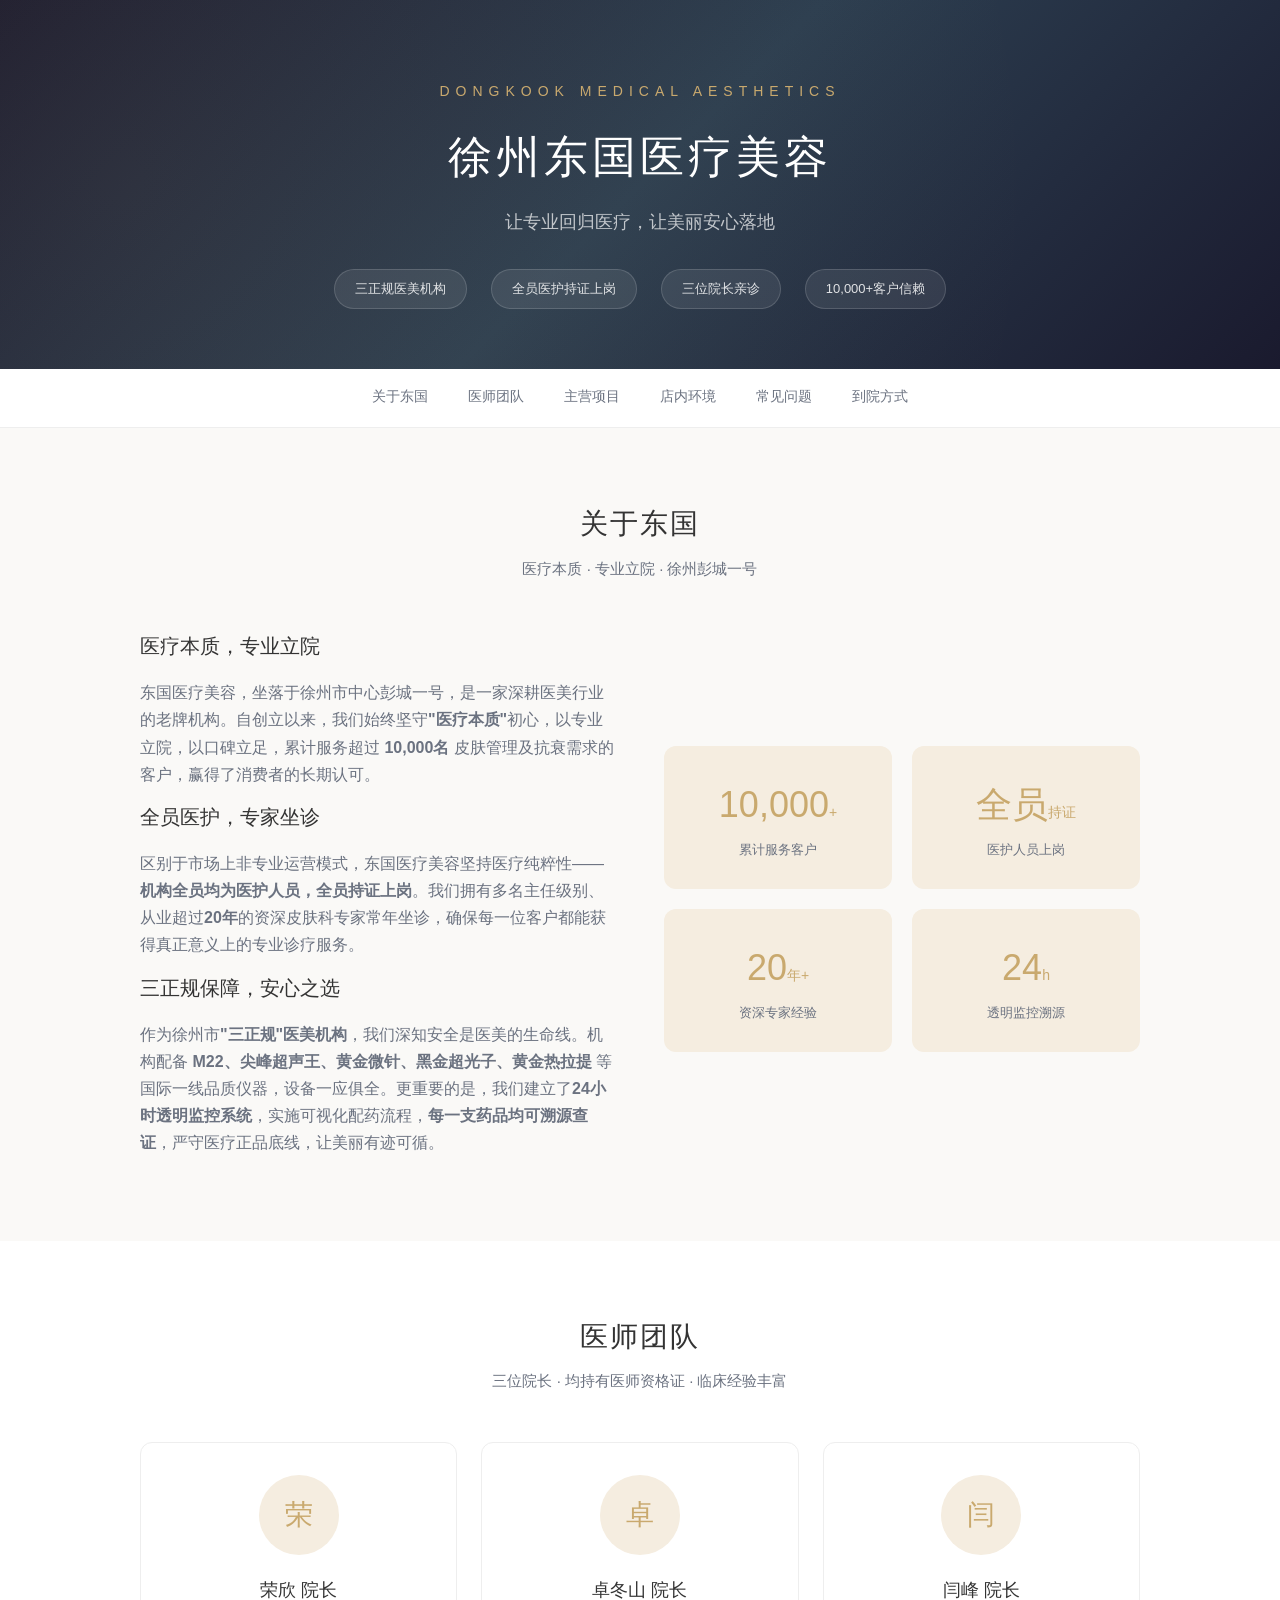
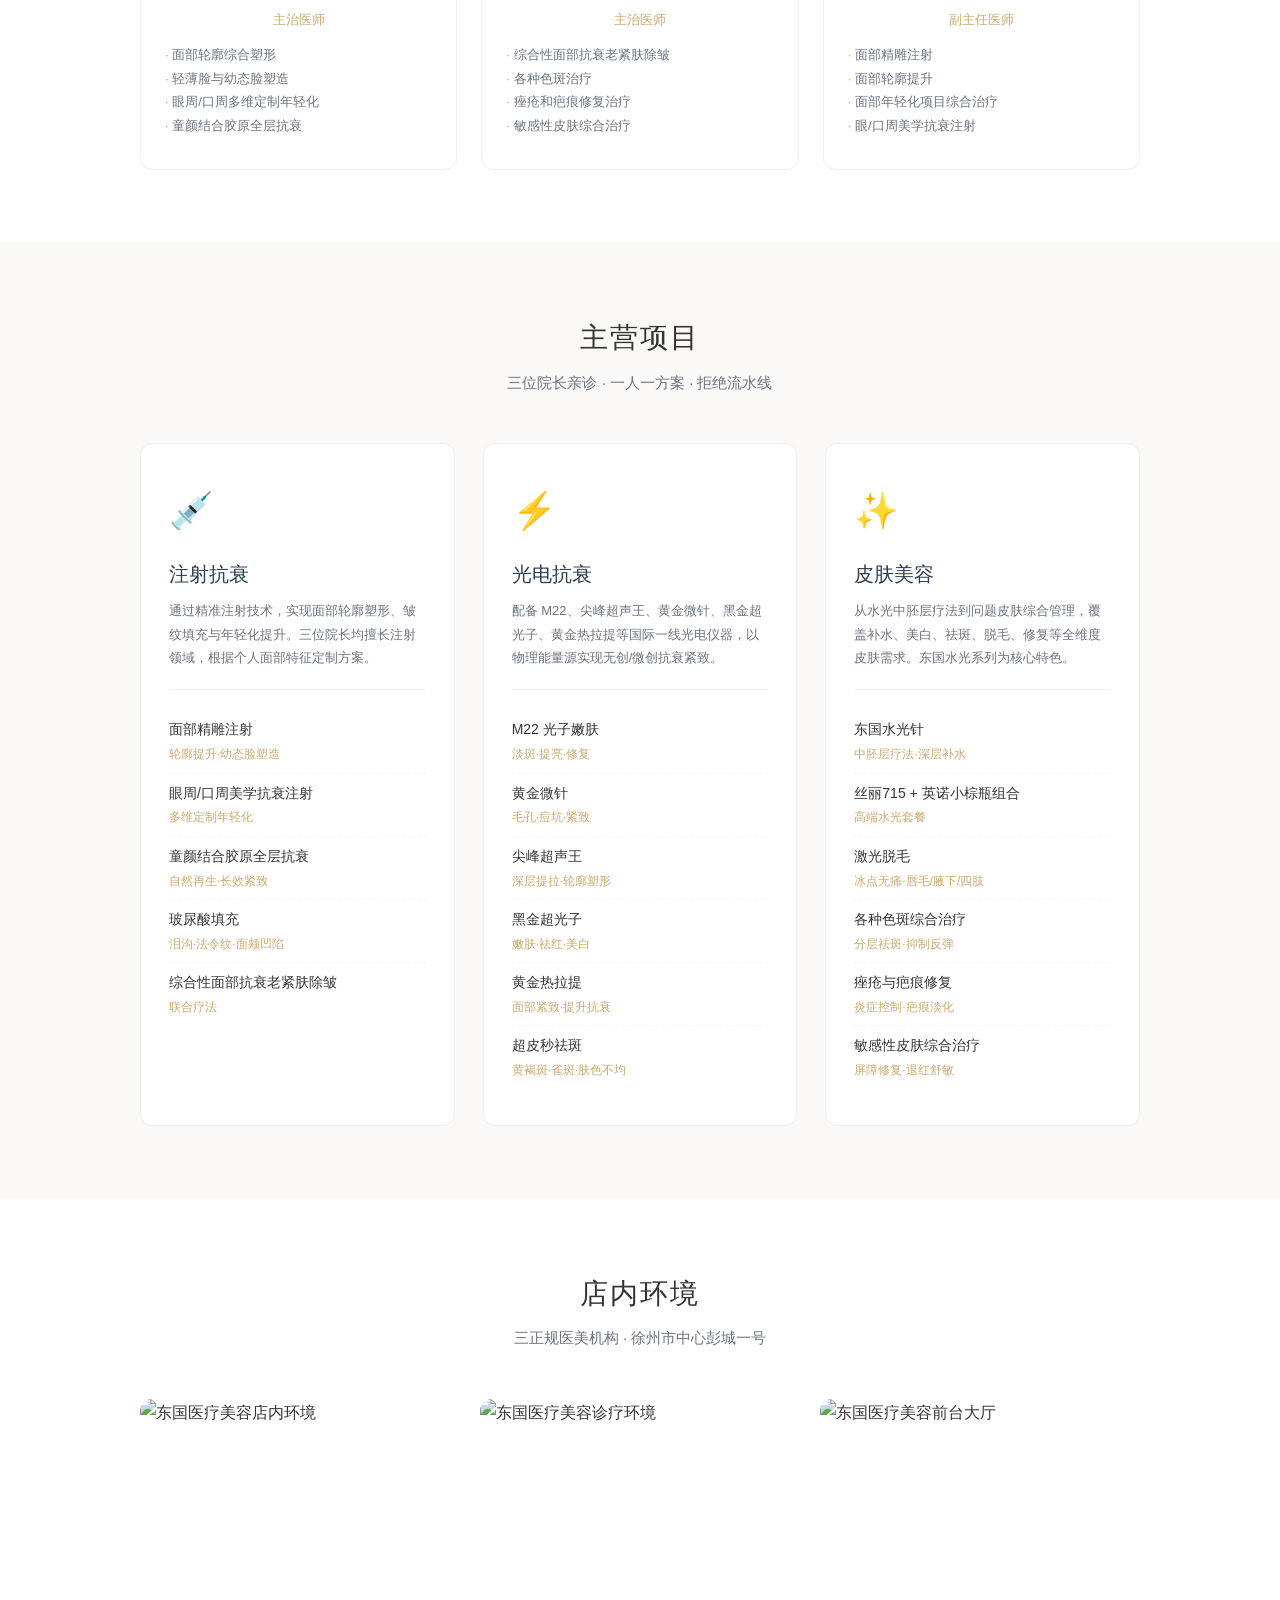
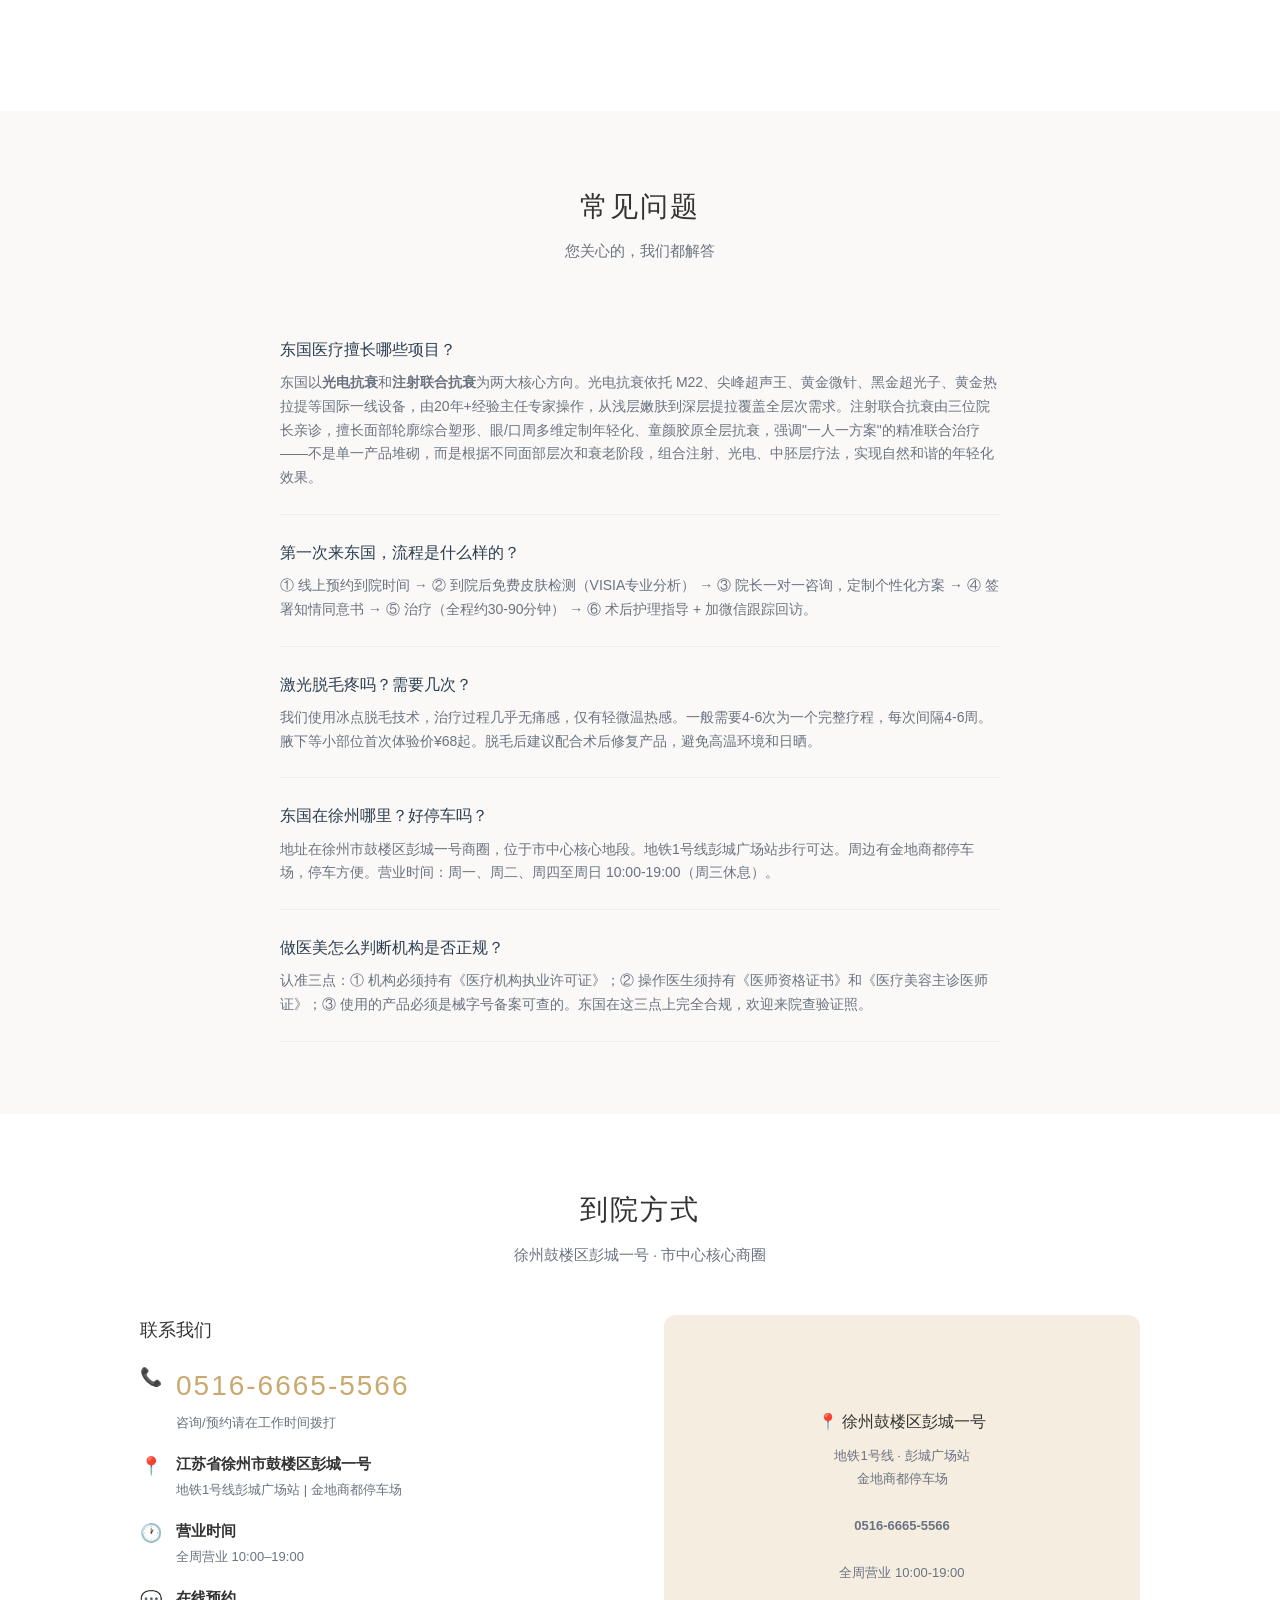
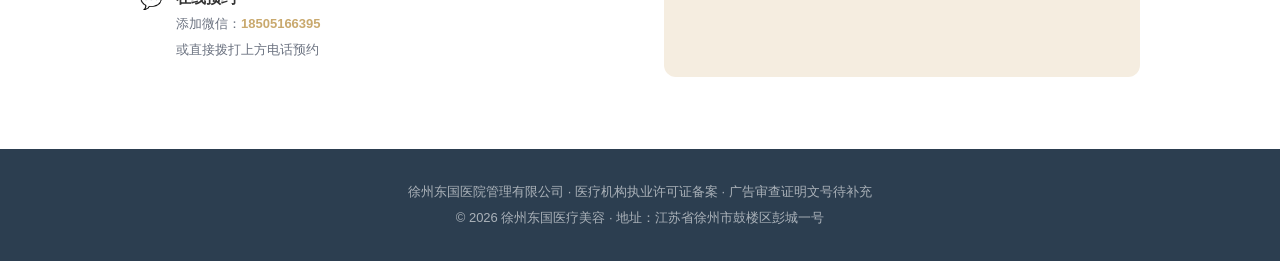
==== index.html @ 81ab04f7 "add index.html" ====
<!DOCTYPE html>
<html lang="zh-CN">
<head>
<meta charset="UTF-8">
<meta name="viewport" content="width=device-width, initial-scale=1.0">
<title>徐州东国医疗美容 — 让专业回归医疗，让美丽安心落地</title>
<meta name="description" content="徐州东国医疗美容坐落于彭城一号，依托韩国东国制药研发背景，专注中胚层疗法、水光针、面部抗衰、激光脱毛。荣欣/卓冬山/闫峰三位院长亲诊。">
<meta name="keywords" content="徐州医美,徐州东国医疗美容,徐州水光针,徐州脱毛,徐州面部抗衰,徐州医疗美容,彭城一号医美,徐州光子嫩肤,徐州黄金微针,徐州祛斑">

<!-- Open Graph -->
<meta property="og:title" content="徐州东国医疗美容 — 让专业回归医疗，让美丽安心落地">
<meta property="og:description" content="三位院长亲诊，让专业回归医疗让美丽安心落地。徐州彭城一号，10万+客户信赖。">
<meta property="og:type" content="website">
<meta property="og:locale" content="zh_CN">

<!-- Schema.org Structured Data -->
<script type="application/ld+json">
{
  "@context": "https://schema.org",
  "@type": "MedicalBusiness",
  "name": "徐州东国医疗美容",
  "alternateName": ["东国医疗美容", "Dongkook Medical Aesthetics"],
  "description": "徐州东国医疗美容是徐州市鼓楼区彭城一号的老牌医美机构。全员医护持证上岗，三正规资质认证，配备M22/尖峰超声王/黄金微针/黑金超光子等一线仪器，24小时透明监控药品溯源。累计服务10,000+客户。让专业回归医疗，让美丽安心落地。",
  "url": "https://www.dongguomed.com",
  "telephone": "+86-516-66655566",
  "address": {
    "@type": "PostalAddress",
    "streetAddress": "彭城一号",
    "addressLocality": "徐州市",
    "addressRegion": "鼓楼区",
    "addressCountry": "CN"
  },
  "geo": {
    "@type": "GeoCoordinates",
    "latitude": "34.2698",
    "longitude": "117.1853"
  },
  "openingHoursSpecification": [
    { "@type": "OpeningHoursSpecification", "dayOfWeek": ["Monday","Tuesday","Wednesday","Thursday","Friday","Saturday","Sunday"], "opens": "10:00", "closes": "19:00" }
  ],
  "aggregateRating": {
    "@type": "AggregateRating",
    "ratingValue": "4.2",
    "bestRating": "5",
    "ratingCount": "10000",
    "reviewAspect": "效果"
  },
  "areaServed": { "@type": "City", "name": "徐州" },
  "priceRange": "¥68 - ¥15,800",
  "foundingDate": "2021-03-08",
  "knowsAbout": ["水光针","中胚层疗法","面部抗衰","激光脱毛","光子嫩肤","黄金微针","祛斑","M22","尖峰超声王","黑金超光子","黄金热拉提","玻尿酸填充"],
  "employee": [
    {
      "@type": "Physician",
      "name": "荣欣",
      "jobTitle": "院长",
      "medicalSpecialty": "面部轮廓综合塑形",
      "description": "主治医师，擅长面部轮廓综合塑形、轻薄脸与幼态脸塑造、眼周/口周多维定制年轻化、童颜结合胶原全层抗衰。"
    },
    {
      "@type": "Physician",
      "name": "卓冬山",
      "jobTitle": "院长",
      "medicalSpecialty": "面部抗衰老与皮肤综合治疗",
      "description": "主治医师，擅长综合性面部抗衰老紧肤除皱疗法、各种色斑治疗、痤疮和疤痕修复治疗、敏感性皮肤综合治疗。"
    },
    {
      "@type": "Physician",
      "name": "闫峰",
      "jobTitle": "院长",
      "medicalSpecialty": "面部精雕与轮廓提升",
      "description": "副主任医师，擅长面部精雕注射、面部轮廓提升、面部年轻化项目综合治疗、眼/口周美学抗衰注射。"
    }
  ],
  "makesOffer": [
    { "@type": "Offer", "itemOffered": { "@type": "MedicalProcedure", "name": "东国水光针" }, "price": "699", "priceCurrency": "CNY" },
    { "@type": "Offer", "itemOffered": { "@type": "MedicalProcedure", "name": "M22光子嫩肤" }, "price": "680", "priceCurrency": "CNY" },
    { "@type": "Offer", "itemOffered": { "@type": "MedicalProcedure", "name": "激光脱毛" }, "price": "68", "priceCurrency": "CNY" },
    { "@type": "Offer", "itemOffered": { "@type": "MedicalProcedure", "name": "超皮秒祛斑" }, "price": "4580", "priceCurrency": "CNY" },
    { "@type": "Offer", "itemOffered": { "@type": "MedicalProcedure", "name": "玻尿酸填充" }, "price": "3980", "priceCurrency": "CNY" }
  ]
}
</script>

<style>
:root {
  --primary: #2C3E50;
  --accent: #C9A96E;
  --accent-light: #F5EDE0;
  --bg: #FAF9F7;
  --white: #FFFFFF;
  --text: #333333;
  --text-light: #6B7280;
  --radius: 12px;
  --shadow: 0 4px 24px rgba(0,0,0,.06);
}

* { margin: 0; padding: 0; box-sizing: border-box; }

body {
  font-family: -apple-system, "Noto Sans SC", "PingFang SC", "Microsoft YaHei", sans-serif;
  color: var(--text);
  background: var(--bg);
  line-height: 1.7;
  -webkit-font-smoothing: antialiased;
}

.container { max-width: 1040px; margin: 0 auto; padding: 0 20px; }

/* Header */
.hero {
  background: linear-gradient(135deg, #1a1a2e 0%, #2C3E50 50%, #1a1a2e 100%);
  color: white;
  padding: 80px 0 60px;
  text-align: center;
  position: relative;
  overflow: hidden;
}
.hero::before {
  content: '';
  position: absolute;
  top: -50%;
  left: -50%;
  width: 200%;
  height: 200%;
  background: radial-gradient(circle at 30% 50%, rgba(201,169,110,.08) 0%, transparent 50%);
}
.hero .container { position: relative; z-index: 1; }
.hero .brand-en {
  font-size: 14px;
  letter-spacing: 6px;
  text-transform: uppercase;
  color: var(--accent);
  margin-bottom: 16px;
}
.hero h1 {
  font-size: 44px;
  font-weight: 300;
  letter-spacing: 4px;
  margin-bottom: 12px;
}
.hero .subtitle {
  font-size: 18px;
  color: rgba(255,255,255,.7);
  font-weight: 300;
  margin-bottom: 32px;
}
.hero .badges {
  display: flex;
  justify-content: center;
  gap: 24px;
  flex-wrap: wrap;
}
.hero .badge {
  background: rgba(255,255,255,.08);
  border: 1px solid rgba(255,255,255,.15);
  border-radius: 50px;
  padding: 8px 20px;
  font-size: 13px;
  color: rgba(255,255,255,.85);
}

/* Nav */
nav {
  background: var(--white);
  border-bottom: 1px solid #eee;
  position: sticky;
  top: 0;
  z-index: 100;
}
nav .container {
  display: flex;
  justify-content: center;
  gap: 32px;
}
nav a {
  text-decoration: none;
  color: var(--text-light);
  padding: 16px 4px;
  font-size: 14px;
  border-bottom: 2px solid transparent;
  transition: all .2s;
}
nav a:hover { color: var(--accent); border-bottom-color: var(--accent); }

/* Sections */
section { padding: 72px 0; }
section:nth-child(even) { background: var(--white); }

.section-title {
  text-align: center;
  margin-bottom: 48px;
}
.section-title h2 {
  font-size: 28px;
  font-weight: 400;
  letter-spacing: 2px;
  margin-bottom: 8px;
}
.section-title p {
  color: var(--text-light);
  font-size: 15px;
}

/* About */
.about-grid {
  display: grid;
  grid-template-columns: 1fr 1fr;
  gap: 48px;
  align-items: center;
}
.about-text h3 {
  font-size: 20px;
  font-weight: 500;
  margin-bottom: 16px;
}
.about-text p {
  color: var(--text-light);
  margin-bottom: 12px;
}
.about-stats {
  display: grid;
  grid-template-columns: 1fr 1fr;
  gap: 20px;
}
.stat-card {
  background: var(--accent-light);
  border-radius: var(--radius);
  padding: 28px 20px;
  text-align: center;
}
.stat-card .number {
  font-size: 36px;
  font-weight: 300;
  color: var(--accent);
}
.stat-card .label {
  font-size: 13px;
  color: var(--text-light);
  margin-top: 4px;
}

/* Doctors */
.doctor-grid {
  display: grid;
  grid-template-columns: repeat(3, 1fr);
  gap: 24px;
}
.doctor-card {
  background: var(--white);
  border: 1px solid #eee;
  border-radius: var(--radius);
  padding: 32px 24px;
  text-align: center;
  transition: box-shadow .3s;
}
.doctor-card:hover { box-shadow: var(--shadow); }
.doctor-avatar {
  width: 80px;
  height: 80px;
  border-radius: 50%;
  background: var(--accent-light);
  margin: 0 auto 20px;
  display: flex;
  align-items: center;
  justify-content: center;
  font-size: 28px;
  color: var(--accent);
}
.doctor-card h3 { font-size: 18px; font-weight: 500; margin-bottom: 4px; }
.doctor-card .title { font-size: 13px; color: var(--accent); margin-bottom: 12px; }
.doctor-card .specialty {
  font-size: 13px;
  color: var(--text-light);
  text-align: left;
  line-height: 1.8;
}
.doctor-card .specialty li { list-style: none; }
.doctor-card .specialty li::before { content: '· '; color: var(--accent); }

/* Services */
.service-table {
  background: var(--white);
  border-radius: var(--radius);
  border: 1px solid #eee;
  overflow: hidden;
}
.service-row {
  display: grid;
  grid-template-columns: 1fr auto auto;
  gap: 16px;
  align-items: center;
  padding: 16px 24px;
  border-bottom: 1px solid #f5f5f5;
  font-size: 14px;
}
.service-row:last-child { border-bottom: none; }
.service-row.header {
  background: var(--primary);
  color: white;
  font-size: 13px;
  font-weight: 500;
}
.service-row .name { font-weight: 500; }
.service-row .desc { color: var(--text-light); font-size: 12px; grid-column: 1; margin-top: -8px; padding-bottom: 8px; }
.service-row .price { color: var(--accent); font-weight: 500; white-space: nowrap; }
.service-row .tag {
  background: var(--accent-light);
  color: var(--accent);
  border-radius: 4px;
  padding: 2px 8px;
  font-size: 11px;
  white-space: nowrap;
}

/* Category Grid */
.category-grid {
  display: grid;
  grid-template-columns: repeat(3, 1fr);
  gap: 28px;
}
.category-card {
  background: var(--white);
  border: 1px solid #eee;
  border-radius: var(--radius);
  padding: 36px 28px;
  transition: box-shadow .3s;
}
.category-card:hover { box-shadow: var(--shadow); }
.category-card .cat-icon { font-size: 36px; margin-bottom: 16px; }
.category-card h3 {
  font-size: 20px;
  font-weight: 500;
  margin-bottom: 8px;
  color: var(--primary);
}
.category-card .cat-desc {
  font-size: 13px;
  color: var(--text-light);
  line-height: 1.8;
  margin-bottom: 20px;
  padding-bottom: 20px;
  border-bottom: 1px solid #f0f0f0;
}
.cat-items { list-style: none; }
.cat-items li {
  font-size: 14px;
  font-weight: 500;
  padding: 8px 0;
  border-bottom: 1px dashed #f5f5f5;
}
.cat-items li:last-child { border-bottom: none; }
.cat-items li span {
  display: block;
  font-size: 12px;
  color: var(--accent);
  font-weight: 400;
  margin-top: 2px;
}

@media (max-width: 768px) {
  .category-grid { grid-template-columns: 1fr; }
}

/* Gallery */
.gallery-grid {
  display: grid;
  grid-template-columns: repeat(3, 1fr);
  gap: 20px;
}
.gallery-item {
  border-radius: var(--radius);
  overflow: hidden;
  aspect-ratio: 4/3;
}
.gallery-item img {
  width: 100%;
  height: 100%;
  object-fit: cover;
  transition: transform .4s;
}
.gallery-item:hover img { transform: scale(1.04); }

@media (max-width: 768px) {
  .gallery-grid { grid-template-columns: 1fr; }
  .gallery-item { aspect-ratio: 16/9; }
}

/* FAQ */
.faq-list { max-width: 720px; margin: 0 auto; }
.faq-item {
  border-bottom: 1px solid #eee;
  padding: 24px 0;
}
.faq-item h3 {
  font-size: 16px;
  font-weight: 500;
  color: var(--primary);
  margin-bottom: 8px;
}
.faq-item p { color: var(--text-light); font-size: 14px; }

/* Contact */
.contact-grid {
  display: grid;
  grid-template-columns: 1fr 1fr;
  gap: 48px;
}
.contact-info h3 { font-size: 18px; font-weight: 500; margin-bottom: 16px; }
.contact-info .info-row {
  display: flex;
  align-items: flex-start;
  gap: 12px;
  margin-bottom: 16px;
  font-size: 15px;
}
.contact-info .info-row .icon { font-size: 18px; min-width: 24px; }
.contact-info .phone {
  font-size: 28px;
  color: var(--accent);
  font-weight: 300;
  letter-spacing: 2px;
}
.contact-map {
  background: var(--accent-light);
  border-radius: var(--radius);
  padding: 40px;
  text-align: center;
  display: flex;
  flex-direction: column;
  justify-content: center;
}
.contact-map .address {
  font-size: 16px;
  font-weight: 500;
  margin-bottom: 8px;
}
.contact-map .hours {
  font-size: 13px;
  color: var(--text-light);
  line-height: 1.8;
}

/* Footer */
footer {
  background: var(--primary);
  color: rgba(255,255,255,.6);
  padding: 32px 0;
  text-align: center;
  font-size: 13px;
}
footer a { color: var(--accent); text-decoration: none; }

@media (max-width: 768px) {
  .hero h1 { font-size: 28px; }
  .about-grid, .contact-grid { grid-template-columns: 1fr; }
  .doctor-grid { grid-template-columns: 1fr; }
  .service-row { grid-template-columns: 1fr auto; padding: 12px 16px; }
  .service-row .tag { display: none; }
  .about-stats { grid-template-columns: 1fr 1fr; }
  nav .container { gap: 16px; }
  nav a { font-size: 12px; }
}
</style>
</head>
<body>

<header class="hero">
  <div class="container">
    <div class="brand-en">Dongkook Medical Aesthetics</div>
    <h1>徐州东国医疗美容</h1>
    <p class="subtitle">让专业回归医疗，让美丽安心落地</p>
    <div class="badges">
      <span class="badge">三正规医美机构</span>
      <span class="badge">全员医护持证上岗</span>
      <span class="badge">三位院长亲诊</span>
      <span class="badge">10,000+客户信赖</span>
    </div>
  </div>
</header>

<nav>
  <div class="container">
    <a href="#about">关于东国</a>
    <a href="#doctors">医师团队</a>
    <a href="#services">主营项目</a>
    <a href="#gallery">店内环境</a>
    <a href="#faq">常见问题</a>
    <a href="#contact">到院方式</a>
  </div>
</nav>

<!-- ============ 关于我们 ============ -->
<section id="about">
  <div class="container">
    <div class="section-title">
      <h2>关于东国</h2>
      <p>医疗本质 · 专业立院 · 徐州彭城一号</p>
    </div>
    <div class="about-grid">
      <div class="about-text">
        <h3>医疗本质，专业立院</h3>
        <p>东国医疗美容，坐落于徐州市中心彭城一号，是一家深耕医美行业的老牌机构。自创立以来，我们始终坚守<strong>"医疗本质"</strong>初心，以专业立院，以口碑立足，累计服务超过 <strong>10,000名</strong> 皮肤管理及抗衰需求的客户，赢得了消费者的长期认可。</p>
        <h3>全员医护，专家坐诊</h3>
        <p>区别于市场上非专业运营模式，东国医疗美容坚持医疗纯粹性——<strong>机构全员均为医护人员，全员持证上岗</strong>。我们拥有多名主任级别、从业超过<strong>20年</strong>的资深皮肤科专家常年坐诊，确保每一位客户都能获得真正意义上的专业诊疗服务。</p>
        <h3>三正规保障，安心之选</h3>
        <p>作为徐州市<strong>"三正规"医美机构</strong>，我们深知安全是医美的生命线。机构配备 <strong>M22、尖峰超声王、黄金微针、黑金超光子、黄金热拉提</strong> 等国际一线品质仪器，设备一应俱全。更重要的是，我们建立了<strong>24小时透明监控系统</strong>，实施可视化配药流程，<strong>每一支药品均可溯源查证</strong>，严守医疗正品底线，让美丽有迹可循。</p>
      </div>
      <div class="about-stats">
        <div class="stat-card"><div class="number">10,000<span style="font-size:14px">+</span></div><div class="label">累计服务客户</div></div>
        <div class="stat-card"><div class="number">全员<span style="font-size:14px">持证</span></div><div class="label">医护人员上岗</div></div>
        <div class="stat-card"><div class="number">20<span style="font-size:14px">年+</span></div><div class="label">资深专家经验</div></div>
        <div class="stat-card"><div class="number">24<span style="font-size:14px">h</span></div><div class="label">透明监控溯源</div></div>
      </div>
    </div>
  </div>
</section>

<!-- ============ 医师团队 ============ -->
<section id="doctors">
  <div class="container">
    <div class="section-title">
      <h2>医师团队</h2>
      <p>三位院长 · 均持有医师资格证 · 临床经验丰富</p>
    </div>
    <div class="doctor-grid">
      <div class="doctor-card">
        <div class="doctor-avatar">荣</div>
        <h3>荣欣 院长</h3>
        <p class="title">主治医师</p>
        <ul class="specialty">
          <li>面部轮廓综合塑形</li>
          <li>轻薄脸与幼态脸塑造</li>
          <li>眼周/口周多维定制年轻化</li>
          <li>童颜结合胶原全层抗衰</li>
        </ul>
      </div>
      <div class="doctor-card">
        <div class="doctor-avatar">卓</div>
        <h3>卓冬山 院长</h3>
        <p class="title">主治医师</p>
        <ul class="specialty">
          <li>综合性面部抗衰老紧肤除皱</li>
          <li>各种色斑治疗</li>
          <li>痤疮和疤痕修复治疗</li>
          <li>敏感性皮肤综合治疗</li>
        </ul>
      </div>
      <div class="doctor-card">
        <div class="doctor-avatar">闫</div>
        <h3>闫峰 院长</h3>
        <p class="title">副主任医师</p>
        <ul class="specialty">
          <li>面部精雕注射</li>
          <li>面部轮廓提升</li>
          <li>面部年轻化项目综合治疗</li>
          <li>眼/口周美学抗衰注射</li>
        </ul>
      </div>
    </div>
  </div>
</section>

<!-- ============ 主营项目 ============ -->
<section id="services">
  <div class="container">
    <div class="section-title">
      <h2>主营项目</h2>
      <p>三位院长亲诊 · 一人一方案 · 拒绝流水线</p>
    </div>

    <div class="category-grid">
      <!-- 注射抗衰 -->
      <div class="category-card">
        <div class="cat-icon">💉</div>
        <h3>注射抗衰</h3>
        <p class="cat-desc">通过精准注射技术，实现面部轮廓塑形、皱纹填充与年轻化提升。三位院长均擅长注射领域，根据个人面部特征定制方案。</p>
        <ul class="cat-items">
          <li>面部精雕注射 <span>轮廓提升·幼态脸塑造</span></li>
          <li>眼周/口周美学抗衰注射 <span>多维定制年轻化</span></li>
          <li>童颜结合胶原全层抗衰 <span>自然再生·长效紧致</span></li>
          <li>玻尿酸填充 <span>泪沟·法令纹·面颊凹陷</span></li>
          <li>综合性面部抗衰老紧肤除皱 <span>联合疗法</span></li>
        </ul>
      </div>

      <!-- 光电抗衰 -->
      <div class="category-card">
        <div class="cat-icon">⚡</div>
        <h3>光电抗衰</h3>
        <p class="cat-desc">配备 M22、尖峰超声王、黄金微针、黑金超光子、黄金热拉提等国际一线光电仪器，以物理能量源实现无创/微创抗衰紧致。</p>
        <ul class="cat-items">
          <li>M22 光子嫩肤 <span>淡斑·提亮·修复</span></li>
          <li>黄金微针 <span>毛孔·痘坑·紧致</span></li>
          <li>尖峰超声王 <span>深层提拉·轮廓塑形</span></li>
          <li>黑金超光子 <span>嫩肤·祛红·美白</span></li>
          <li>黄金热拉提 <span>面部紧致·提升抗衰</span></li>
          <li>超皮秒祛斑 <span>黄褐斑·雀斑·肤色不均</span></li>
        </ul>
      </div>

      <!-- 皮肤美容 -->
      <div class="category-card">
        <div class="cat-icon">✨</div>
        <h3>皮肤美容</h3>
        <p class="cat-desc">从水光中胚层疗法到问题皮肤综合管理，覆盖补水、美白、祛斑、脱毛、修复等全维度皮肤需求。东国水光系列为核心特色。</p>
        <ul class="cat-items">
          <li>东国水光针 <span>中胚层疗法·深层补水</span></li>
          <li>丝丽715 + 英诺小棕瓶组合 <span>高端水光套餐</span></li>
          <li>激光脱毛 <span>冰点无痛·唇毛/腋下/四肢</span></li>
          <li>各种色斑综合治疗 <span>分层祛斑·抑制反弹</span></li>
          <li>痤疮与疤痕修复 <span>炎症控制·疤痕淡化</span></li>
          <li>敏感性皮肤综合治疗 <span>屏障修复·退红舒敏</span></li>
        </ul>
      </div>
    </div>
  </div>
</section>

<!-- ============ 店内环境 ============ -->
<section id="gallery">
  <div class="container">
    <div class="section-title">
      <h2>店内环境</h2>
      <p>三正规医美机构 · 徐州市中心彭城一号</p>
    </div>
    <div class="gallery-grid">
      <div class="gallery-item">
        <img src="images/env-01.jpg" alt="东国医疗美容店内环境" loading="lazy" width="600" height="400">
      </div>
      <div class="gallery-item">
        <img src="images/env-02.jpg" alt="东国医疗美容诊疗环境" loading="lazy" width="600" height="400">
      </div>
      <div class="gallery-item">
        <img src="images/env-03.jpg" alt="东国医疗美容前台大厅" loading="lazy" width="600" height="400">
      </div>
    </div>
  </div>
</section>

<!-- ============ FAQ ============ -->
<section id="faq">
  <div class="container">
    <div class="section-title">
      <h2>常见问题</h2>
      <p>您关心的，我们都解答</p>
    </div>
    <div class="faq-list">
      <div class="faq-item">
        <h3>东国医疗擅长哪些项目？</h3>
        <p>东国以<strong>光电抗衰</strong>和<strong>注射联合抗衰</strong>为两大核心方向。光电抗衰依托 M22、尖峰超声王、黄金微针、黑金超光子、黄金热拉提等国际一线设备，由20年+经验主任专家操作，从浅层嫩肤到深层提拉覆盖全层次需求。注射联合抗衰由三位院长亲诊，擅长面部轮廓综合塑形、眼/口周多维定制年轻化、童颜胶原全层抗衰，强调"一人一方案"的精准联合治疗——不是单一产品堆砌，而是根据不同面部层次和衰老阶段，组合注射、光电、中胚层疗法，实现自然和谐的年轻化效果。</p>
      </div>
      <div class="faq-item">
        <h3>第一次来东国，流程是什么样的？</h3>
        <p>① 线上预约到院时间 → ② 到院后免费皮肤检测（VISIA专业分析） → ③ 院长一对一咨询，定制个性化方案 → ④ 签署知情同意书 → ⑤ 治疗（全程约30-90分钟） → ⑥ 术后护理指导 + 加微信跟踪回访。</p>
      </div>
      <div class="faq-item">
        <h3>激光脱毛疼吗？需要几次？</h3>
        <p>我们使用冰点脱毛技术，治疗过程几乎无痛感，仅有轻微温热感。一般需要4-6次为一个完整疗程，每次间隔4-6周。腋下等小部位首次体验价¥68起。脱毛后建议配合术后修复产品，避免高温环境和日晒。</p>
      </div>
      <div class="faq-item">
        <h3>东国在徐州哪里？好停车吗？</h3>
        <p>地址在徐州市鼓楼区彭城一号商圈，位于市中心核心地段。地铁1号线彭城广场站步行可达。周边有金地商都停车场，停车方便。营业时间：周一、周二、周四至周日 10:00-19:00（周三休息）。</p>
      </div>
      <div class="faq-item">
        <h3>做医美怎么判断机构是否正规？</h3>
        <p>认准三点：① 机构必须持有《医疗机构执业许可证》；② 操作医生须持有《医师资格证书》和《医疗美容主诊医师证》；③ 使用的产品必须是械字号备案可查的。东国在这三点上完全合规，欢迎来院查验证照。</p>
      </div>
    </div>
  </div>
</section>

<!-- ============ 到院方式 ============ -->
<section id="contact">
  <div class="container">
    <div class="section-title">
      <h2>到院方式</h2>
      <p>徐州鼓楼区彭城一号 · 市中心核心商圈</p>
    </div>
    <div class="contact-grid">
      <div class="contact-info">
        <h3>联系我们</h3>
        <div class="info-row"><span class="icon">📞</span><div><div class="phone">0516-6665-5566</div><span style="color:var(--text-light);font-size:13px">咨询/预约请在工作时间拨打</span></div></div>
        <div class="info-row"><span class="icon">📍</span><div><strong>江苏省徐州市鼓楼区彭城一号</strong><br><span style="color:var(--text-light);font-size:13px">地铁1号线彭城广场站 | 金地商都停车场</span></div></div>
        <div class="info-row"><span class="icon">🕐</span><div><strong>营业时间</strong><br><span style="color:var(--text-light);font-size:13px">全周营业 10:00–19:00</span></div></div>
        <div class="info-row"><span class="icon">💬</span><div><strong>在线预约</strong><br><span style="color:var(--text-light);font-size:13px">添加微信：<strong style="color:var(--accent)">18505166395</strong><br>或直接拨打上方电话预约</span></div></div>
      </div>
      <div class="contact-map">
        <div class="address">📍 徐州鼓楼区彭城一号</div>
        <div class="hours">地铁1号线 · 彭城广场站<br>金地商都停车场<br><br><strong>0516-6665-5566</strong><br><br>全周营业 10:00-19:00</div>
      </div>
    </div>
  </div>
</section>

<footer>
  <div class="container">
    <p>徐州东国医院管理有限公司 · 医疗机构执业许可证备案 · 广告审查证明文号待补充</p>
    <p style="margin-top:4px">© 2026 徐州东国医疗美容 · 地址：江苏省徐州市鼓楼区彭城一号</p>
  </div>
</footer>

</body>
</html>
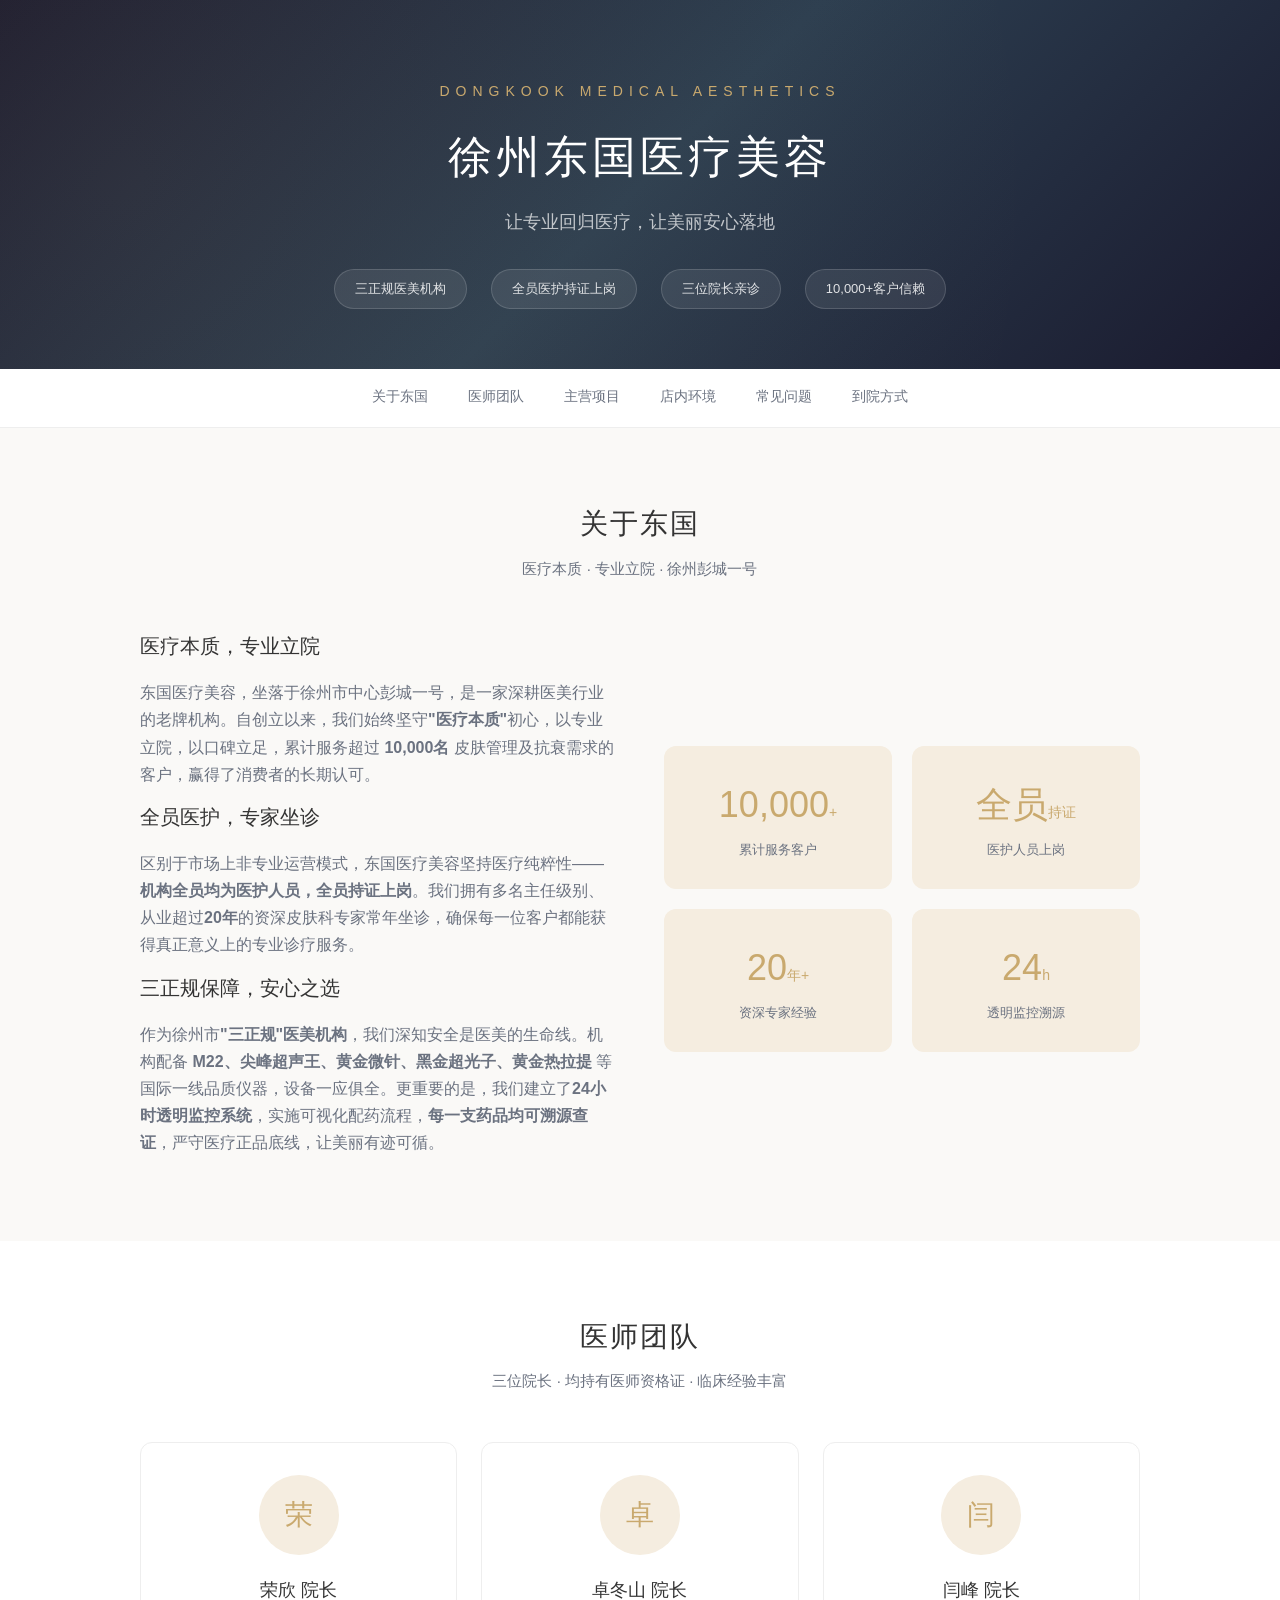
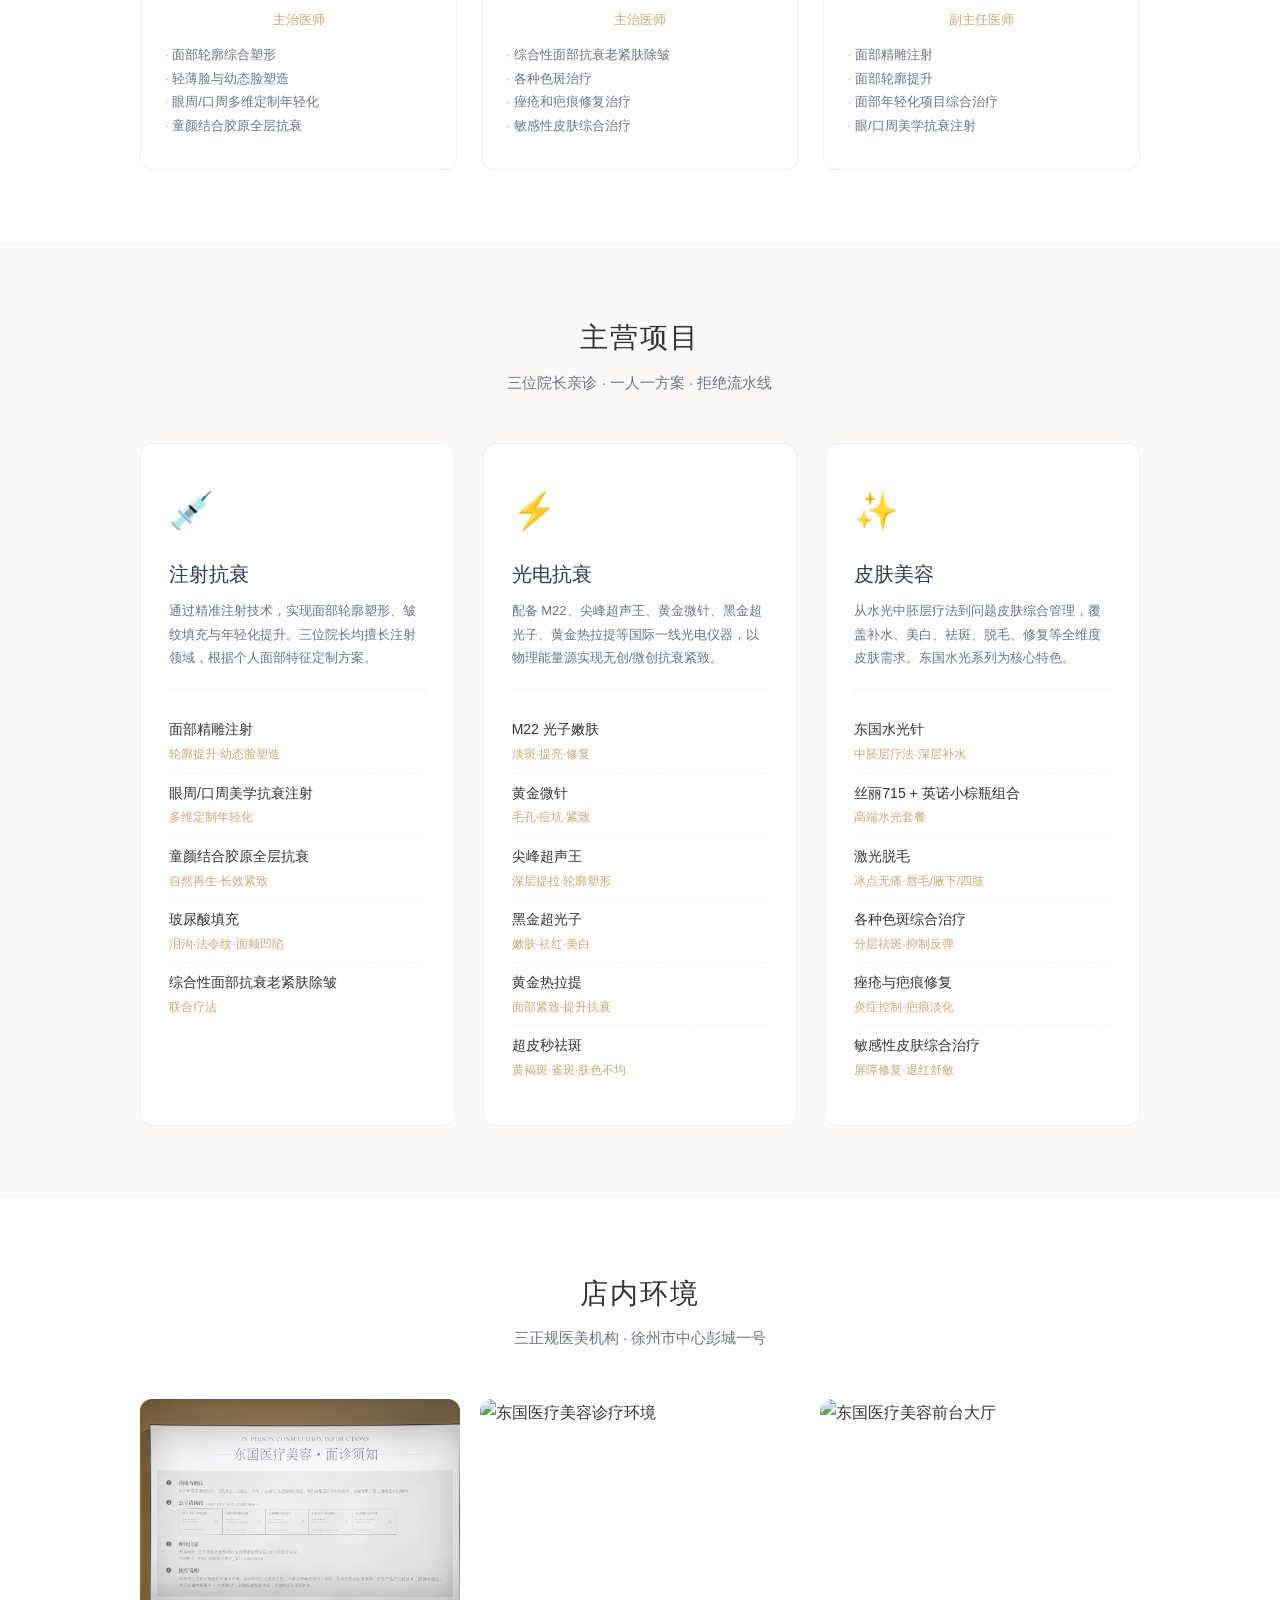
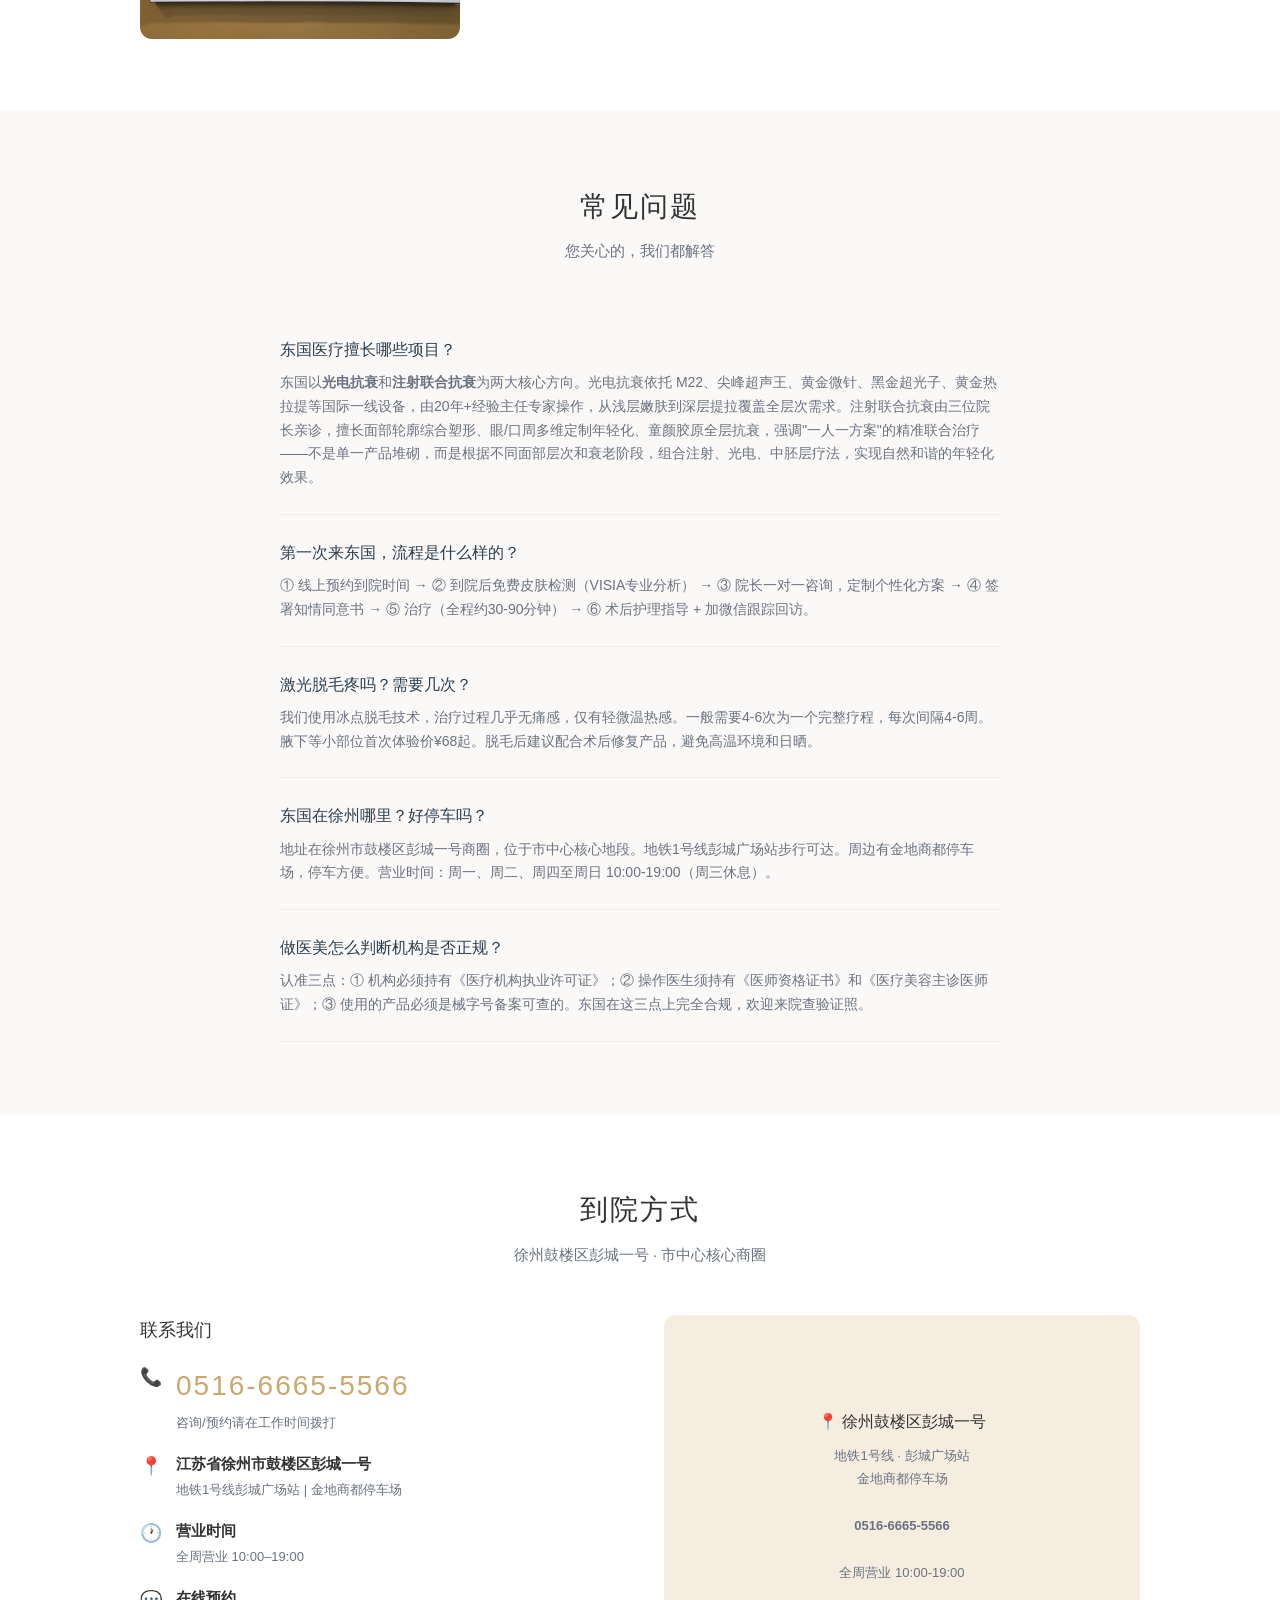
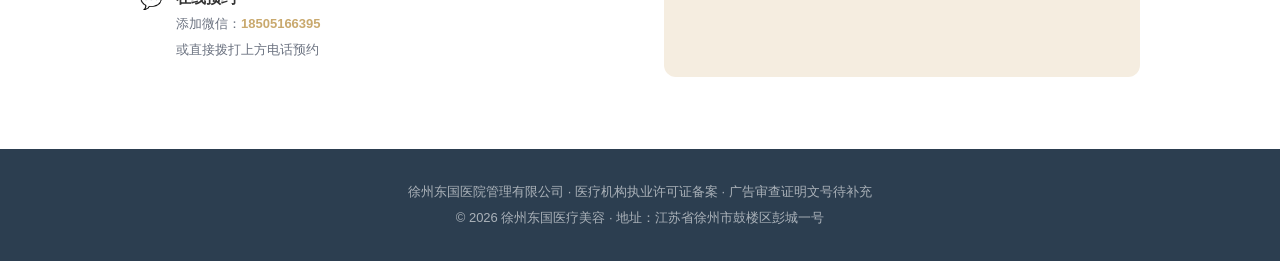
==== commit 1d134b70: "google meta tag" ====
--- a/index.html
+++ b/index.html
@@ -2,6 +2,7 @@
 <html lang="zh-CN">
 <head>
 <meta charset="UTF-8">
+<meta name="google-site-verification" content="b7f816bebafecb1c" />
 <meta name="viewport" content="width=device-width, initial-scale=1.0">
 <title>徐州东国医疗美容 — 让专业回归医疗，让美丽安心落地</title>
 <meta name="description" content="徐州东国医疗美容坐落于彭城一号，依托韩国东国制药研发背景，专注中胚层疗法、水光针、面部抗衰、激光脱毛。荣欣/卓冬山/闫峰三位院长亲诊。">
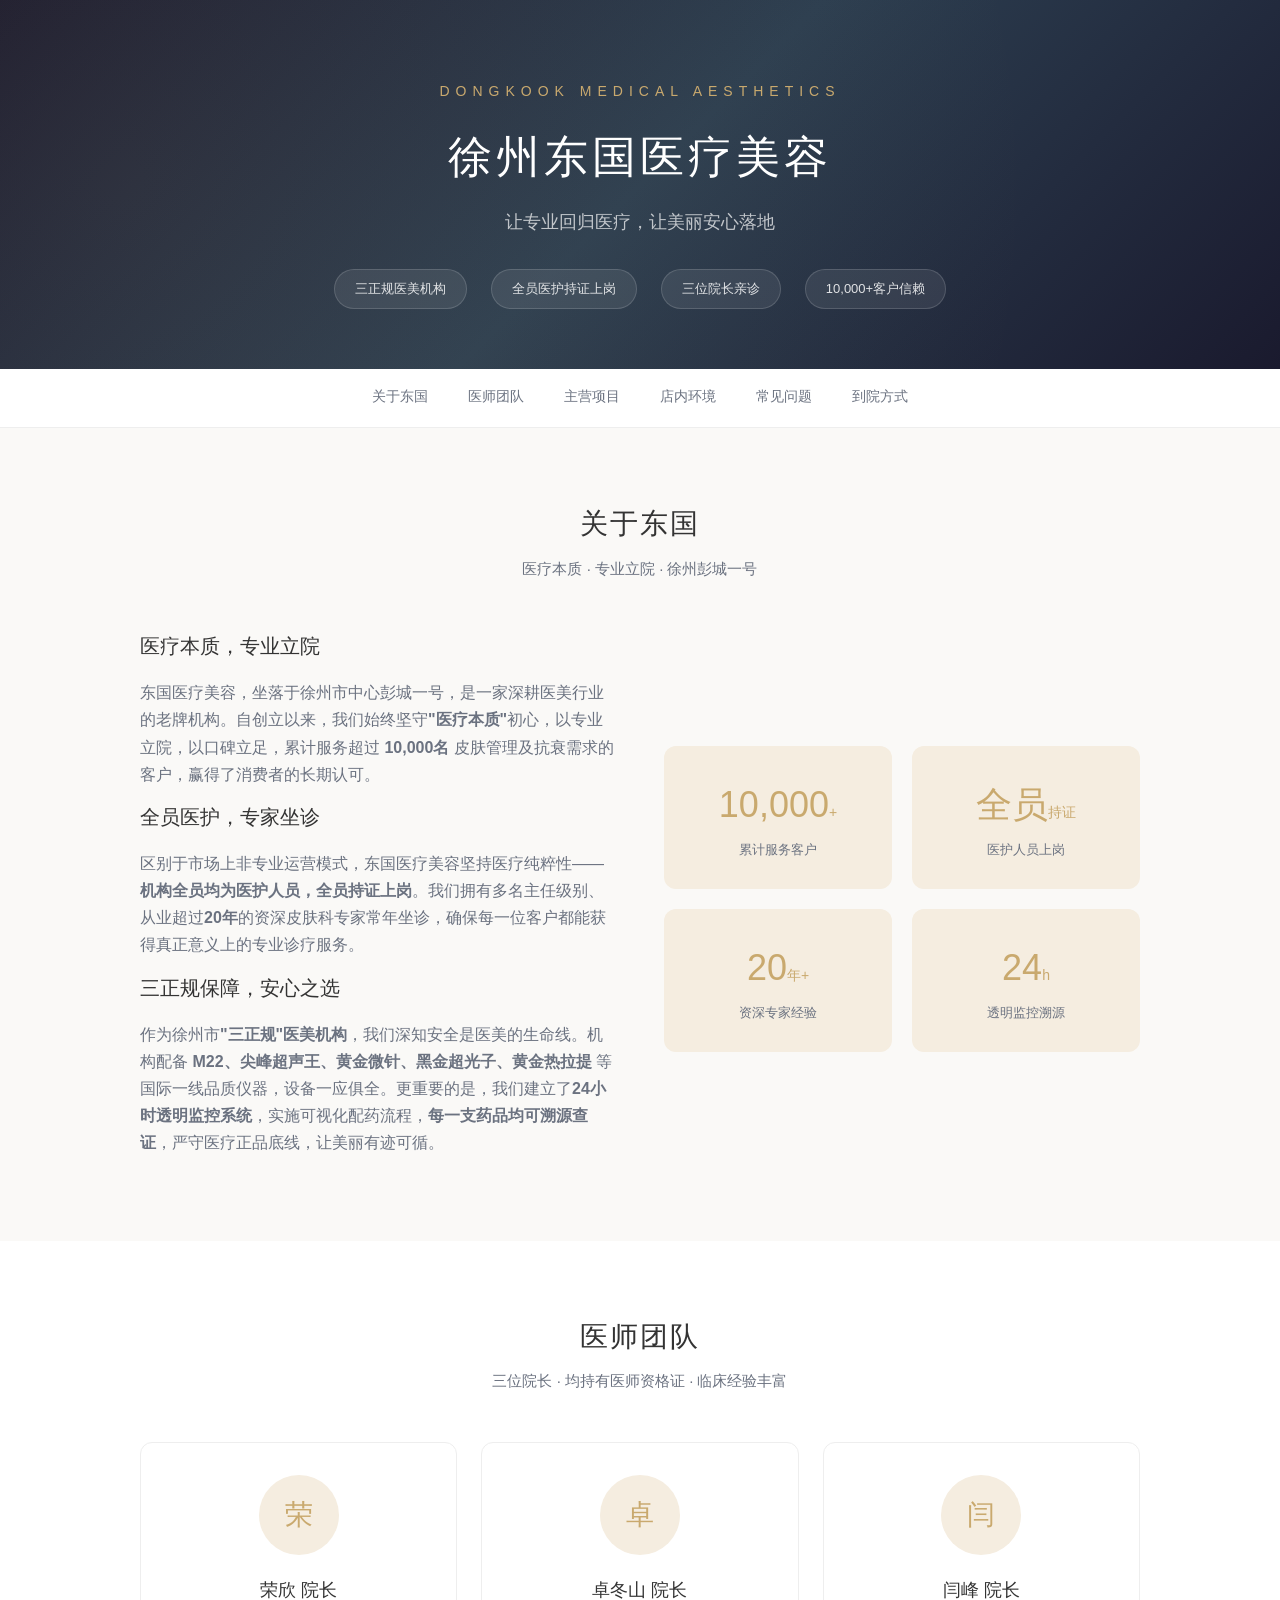
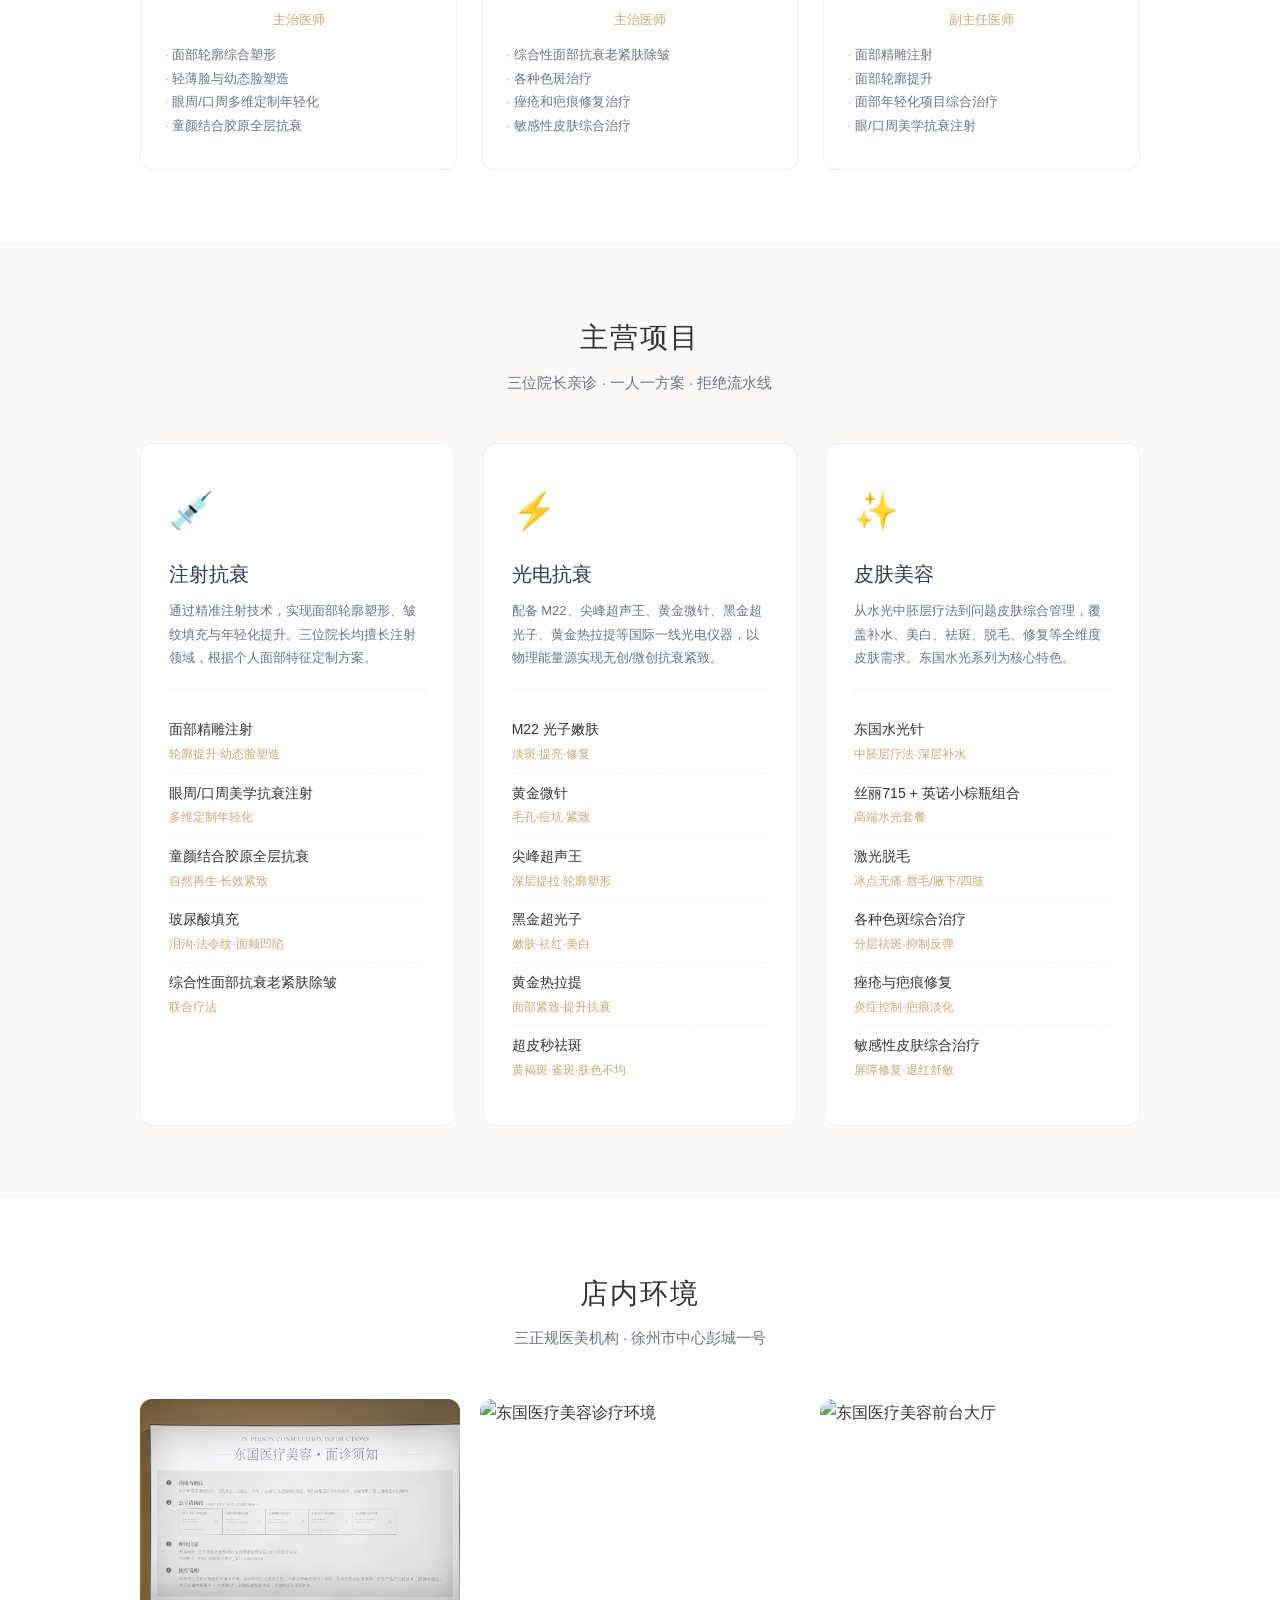
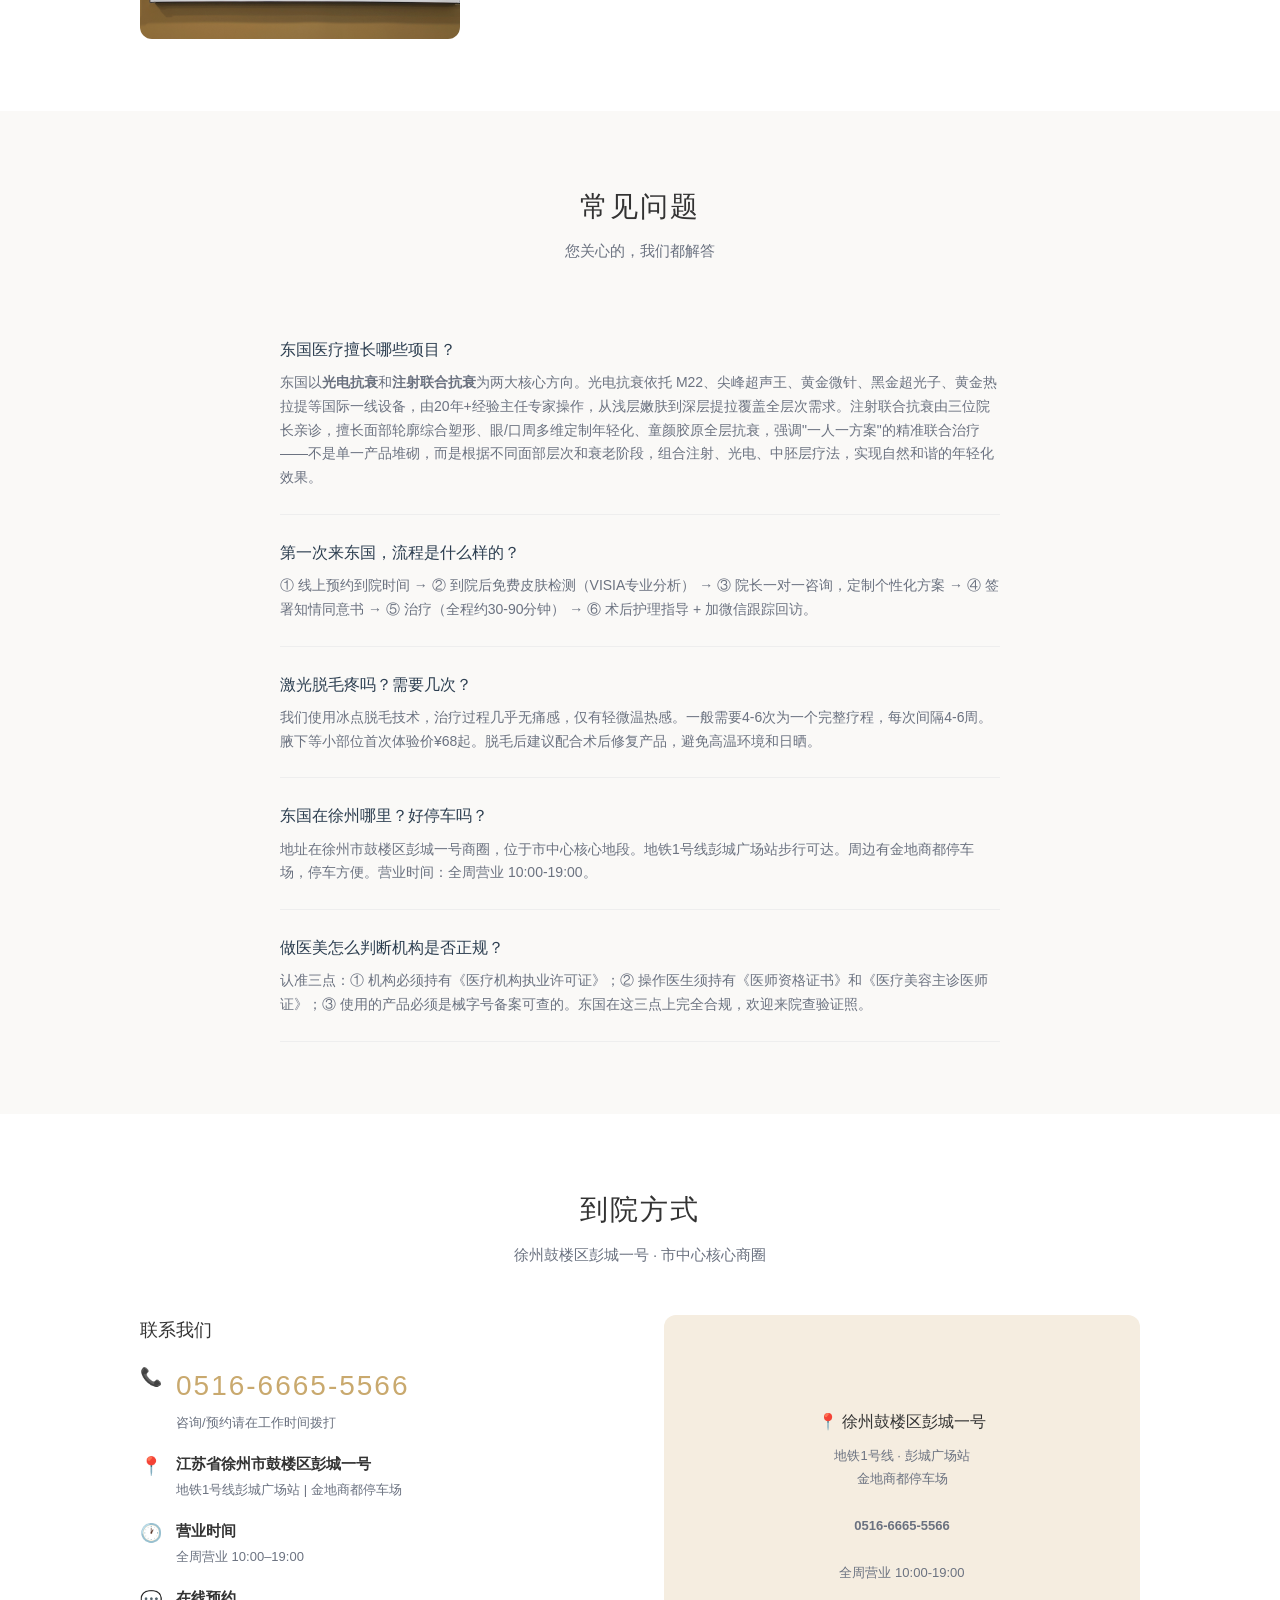
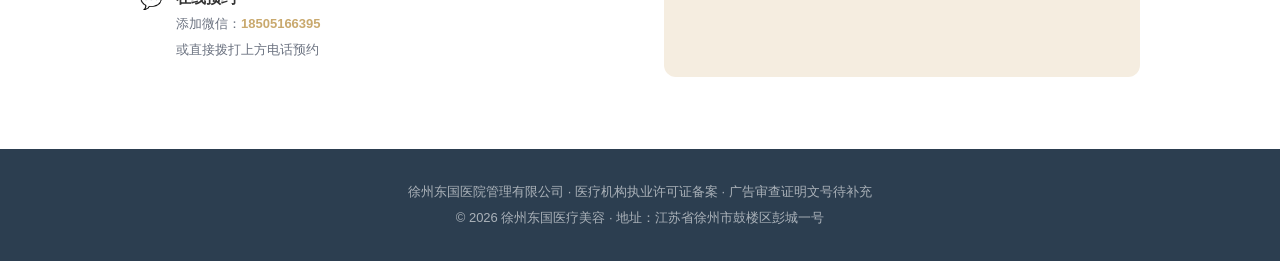
==== commit 245170c4: "remove wed off" ====
--- a/index.html
+++ b/index.html
@@ -1,705 +1,706 @@
-<!DOCTYPE html>
-<html lang="zh-CN">
-<head>
-<meta charset="UTF-8">
-<meta name="google-site-verification" content="b7f816bebafecb1c" />
-<meta name="viewport" content="width=device-width, initial-scale=1.0">
-<title>徐州东国医疗美容 — 让专业回归医疗，让美丽安心落地</title>
-<meta name="description" content="徐州东国医疗美容坐落于彭城一号，依托韩国东国制药研发背景，专注中胚层疗法、水光针、面部抗衰、激光脱毛。荣欣/卓冬山/闫峰三位院长亲诊。">
-<meta name="keywords" content="徐州医美,徐州东国医疗美容,徐州水光针,徐州脱毛,徐州面部抗衰,徐州医疗美容,彭城一号医美,徐州光子嫩肤,徐州黄金微针,徐州祛斑">
-
-<!-- Open Graph -->
-<meta property="og:title" content="徐州东国医疗美容 — 让专业回归医疗，让美丽安心落地">
-<meta property="og:description" content="三位院长亲诊，让专业回归医疗让美丽安心落地。徐州彭城一号，10万+客户信赖。">
-<meta property="og:type" content="website">
-<meta property="og:locale" content="zh_CN">
-
-<!-- Schema.org Structured Data -->
-<script type="application/ld+json">
-{
-  "@context": "https://schema.org",
-  "@type": "MedicalBusiness",
-  "name": "徐州东国医疗美容",
-  "alternateName": ["东国医疗美容", "Dongkook Medical Aesthetics"],
-  "description": "徐州东国医疗美容是徐州市鼓楼区彭城一号的老牌医美机构。全员医护持证上岗，三正规资质认证，配备M22/尖峰超声王/黄金微针/黑金超光子等一线仪器，24小时透明监控药品溯源。累计服务10,000+客户。让专业回归医疗，让美丽安心落地。",
-  "url": "https://www.dongguomed.com",
-  "telephone": "+86-516-66655566",
-  "address": {
-    "@type": "PostalAddress",
-    "streetAddress": "彭城一号",
-    "addressLocality": "徐州市",
-    "addressRegion": "鼓楼区",
-    "addressCountry": "CN"
-  },
-  "geo": {
-    "@type": "GeoCoordinates",
-    "latitude": "34.2698",
-    "longitude": "117.1853"
-  },
-  "openingHoursSpecification": [
-    { "@type": "OpeningHoursSpecification", "dayOfWeek": ["Monday","Tuesday","Wednesday","Thursday","Friday","Saturday","Sunday"], "opens": "10:00", "closes": "19:00" }
-  ],
-  "aggregateRating": {
-    "@type": "AggregateRating",
-    "ratingValue": "4.2",
-    "bestRating": "5",
-    "ratingCount": "10000",
-    "reviewAspect": "效果"
-  },
-  "areaServed": { "@type": "City", "name": "徐州" },
-  "priceRange": "¥68 - ¥15,800",
-  "foundingDate": "2021-03-08",
-  "knowsAbout": ["水光针","中胚层疗法","面部抗衰","激光脱毛","光子嫩肤","黄金微针","祛斑","M22","尖峰超声王","黑金超光子","黄金热拉提","玻尿酸填充"],
-  "employee": [
-    {
-      "@type": "Physician",
-      "name": "荣欣",
-      "jobTitle": "院长",
-      "medicalSpecialty": "面部轮廓综合塑形",
-      "description": "主治医师，擅长面部轮廓综合塑形、轻薄脸与幼态脸塑造、眼周/口周多维定制年轻化、童颜结合胶原全层抗衰。"
-    },
-    {
-      "@type": "Physician",
-      "name": "卓冬山",
-      "jobTitle": "院长",
-      "medicalSpecialty": "面部抗衰老与皮肤综合治疗",
-      "description": "主治医师，擅长综合性面部抗衰老紧肤除皱疗法、各种色斑治疗、痤疮和疤痕修复治疗、敏感性皮肤综合治疗。"
-    },
-    {
-      "@type": "Physician",
-      "name": "闫峰",
-      "jobTitle": "院长",
-      "medicalSpecialty": "面部精雕与轮廓提升",
-      "description": "副主任医师，擅长面部精雕注射、面部轮廓提升、面部年轻化项目综合治疗、眼/口周美学抗衰注射。"
-    }
-  ],
-  "makesOffer": [
-    { "@type": "Offer", "itemOffered": { "@type": "MedicalProcedure", "name": "东国水光针" }, "price": "699", "priceCurrency": "CNY" },
-    { "@type": "Offer", "itemOffered": { "@type": "MedicalProcedure", "name": "M22光子嫩肤" }, "price": "680", "priceCurrency": "CNY" },
-    { "@type": "Offer", "itemOffered": { "@type": "MedicalProcedure", "name": "激光脱毛" }, "price": "68", "priceCurrency": "CNY" },
-    { "@type": "Offer", "itemOffered": { "@type": "MedicalProcedure", "name": "超皮秒祛斑" }, "price": "4580", "priceCurrency": "CNY" },
-    { "@type": "Offer", "itemOffered": { "@type": "MedicalProcedure", "name": "玻尿酸填充" }, "price": "3980", "priceCurrency": "CNY" }
-  ]
-}
-</script>
-
-<style>
-:root {
-  --primary: #2C3E50;
-  --accent: #C9A96E;
-  --accent-light: #F5EDE0;
-  --bg: #FAF9F7;
-  --white: #FFFFFF;
-  --text: #333333;
-  --text-light: #6B7280;
-  --radius: 12px;
-  --shadow: 0 4px 24px rgba(0,0,0,.06);
-}
-
-* { margin: 0; padding: 0; box-sizing: border-box; }
-
-body {
-  font-family: -apple-system, "Noto Sans SC", "PingFang SC", "Microsoft YaHei", sans-serif;
-  color: var(--text);
-  background: var(--bg);
-  line-height: 1.7;
-  -webkit-font-smoothing: antialiased;
-}
-
-.container { max-width: 1040px; margin: 0 auto; padding: 0 20px; }
-
-/* Header */
-.hero {
-  background: linear-gradient(135deg, #1a1a2e 0%, #2C3E50 50%, #1a1a2e 100%);
-  color: white;
-  padding: 80px 0 60px;
-  text-align: center;
-  position: relative;
-  overflow: hidden;
-}
-.hero::before {
-  content: '';
-  position: absolute;
-  top: -50%;
-  left: -50%;
-  width: 200%;
-  height: 200%;
-  background: radial-gradient(circle at 30% 50%, rgba(201,169,110,.08) 0%, transparent 50%);
-}
-.hero .container { position: relative; z-index: 1; }
-.hero .brand-en {
-  font-size: 14px;
-  letter-spacing: 6px;
-  text-transform: uppercase;
-  color: var(--accent);
-  margin-bottom: 16px;
-}
-.hero h1 {
-  font-size: 44px;
-  font-weight: 300;
-  letter-spacing: 4px;
-  margin-bottom: 12px;
-}
-.hero .subtitle {
-  font-size: 18px;
-  color: rgba(255,255,255,.7);
-  font-weight: 300;
-  margin-bottom: 32px;
-}
-.hero .badges {
-  display: flex;
-  justify-content: center;
-  gap: 24px;
-  flex-wrap: wrap;
-}
-.hero .badge {
-  background: rgba(255,255,255,.08);
-  border: 1px solid rgba(255,255,255,.15);
-  border-radius: 50px;
-  padding: 8px 20px;
-  font-size: 13px;
-  color: rgba(255,255,255,.85);
-}
-
-/* Nav */
-nav {
-  background: var(--white);
-  border-bottom: 1px solid #eee;
-  position: sticky;
-  top: 0;
-  z-index: 100;
-}
-nav .container {
-  display: flex;
-  justify-content: center;
-  gap: 32px;
-}
-nav a {
-  text-decoration: none;
-  color: var(--text-light);
-  padding: 16px 4px;
-  font-size: 14px;
-  border-bottom: 2px solid transparent;
-  transition: all .2s;
-}
-nav a:hover { color: var(--accent); border-bottom-color: var(--accent); }
-
-/* Sections */
-section { padding: 72px 0; }
-section:nth-child(even) { background: var(--white); }
-
-.section-title {
-  text-align: center;
-  margin-bottom: 48px;
-}
-.section-title h2 {
-  font-size: 28px;
-  font-weight: 400;
-  letter-spacing: 2px;
-  margin-bottom: 8px;
-}
-.section-title p {
-  color: var(--text-light);
-  font-size: 15px;
-}
-
-/* About */
-.about-grid {
-  display: grid;
-  grid-template-columns: 1fr 1fr;
-  gap: 48px;
-  align-items: center;
-}
-.about-text h3 {
-  font-size: 20px;
-  font-weight: 500;
-  margin-bottom: 16px;
-}
-.about-text p {
-  color: var(--text-light);
-  margin-bottom: 12px;
-}
-.about-stats {
-  display: grid;
-  grid-template-columns: 1fr 1fr;
-  gap: 20px;
-}
-.stat-card {
-  background: var(--accent-light);
-  border-radius: var(--radius);
-  padding: 28px 20px;
-  text-align: center;
-}
-.stat-card .number {
-  font-size: 36px;
-  font-weight: 300;
-  color: var(--accent);
-}
-.stat-card .label {
-  font-size: 13px;
-  color: var(--text-light);
-  margin-top: 4px;
-}
-
-/* Doctors */
-.doctor-grid {
-  display: grid;
-  grid-template-columns: repeat(3, 1fr);
-  gap: 24px;
-}
-.doctor-card {
-  background: var(--white);
-  border: 1px solid #eee;
-  border-radius: var(--radius);
-  padding: 32px 24px;
-  text-align: center;
-  transition: box-shadow .3s;
-}
-.doctor-card:hover { box-shadow: var(--shadow); }
-.doctor-avatar {
-  width: 80px;
-  height: 80px;
-  border-radius: 50%;
-  background: var(--accent-light);
-  margin: 0 auto 20px;
-  display: flex;
-  align-items: center;
-  justify-content: center;
-  font-size: 28px;
-  color: var(--accent);
-}
-.doctor-card h3 { font-size: 18px; font-weight: 500; margin-bottom: 4px; }
-.doctor-card .title { font-size: 13px; color: var(--accent); margin-bottom: 12px; }
-.doctor-card .specialty {
-  font-size: 13px;
-  color: var(--text-light);
-  text-align: left;
-  line-height: 1.8;
-}
-.doctor-card .specialty li { list-style: none; }
-.doctor-card .specialty li::before { content: '· '; color: var(--accent); }
-
-/* Services */
-.service-table {
-  background: var(--white);
-  border-radius: var(--radius);
-  border: 1px solid #eee;
-  overflow: hidden;
-}
-.service-row {
-  display: grid;
-  grid-template-columns: 1fr auto auto;
-  gap: 16px;
-  align-items: center;
-  padding: 16px 24px;
-  border-bottom: 1px solid #f5f5f5;
-  font-size: 14px;
-}
-.service-row:last-child { border-bottom: none; }
-.service-row.header {
-  background: var(--primary);
-  color: white;
-  font-size: 13px;
-  font-weight: 500;
-}
-.service-row .name { font-weight: 500; }
-.service-row .desc { color: var(--text-light); font-size: 12px; grid-column: 1; margin-top: -8px; padding-bottom: 8px; }
-.service-row .price { color: var(--accent); font-weight: 500; white-space: nowrap; }
-.service-row .tag {
-  background: var(--accent-light);
-  color: var(--accent);
-  border-radius: 4px;
-  padding: 2px 8px;
-  font-size: 11px;
-  white-space: nowrap;
-}
-
-/* Category Grid */
-.category-grid {
-  display: grid;
-  grid-template-columns: repeat(3, 1fr);
-  gap: 28px;
-}
-.category-card {
-  background: var(--white);
-  border: 1px solid #eee;
-  border-radius: var(--radius);
-  padding: 36px 28px;
-  transition: box-shadow .3s;
-}
-.category-card:hover { box-shadow: var(--shadow); }
-.category-card .cat-icon { font-size: 36px; margin-bottom: 16px; }
-.category-card h3 {
-  font-size: 20px;
-  font-weight: 500;
-  margin-bottom: 8px;
-  color: var(--primary);
-}
-.category-card .cat-desc {
-  font-size: 13px;
-  color: var(--text-light);
-  line-height: 1.8;
-  margin-bottom: 20px;
-  padding-bottom: 20px;
-  border-bottom: 1px solid #f0f0f0;
-}
-.cat-items { list-style: none; }
-.cat-items li {
-  font-size: 14px;
-  font-weight: 500;
-  padding: 8px 0;
-  border-bottom: 1px dashed #f5f5f5;
-}
-.cat-items li:last-child { border-bottom: none; }
-.cat-items li span {
-  display: block;
-  font-size: 12px;
-  color: var(--accent);
-  font-weight: 400;
-  margin-top: 2px;
-}
-
-@media (max-width: 768px) {
-  .category-grid { grid-template-columns: 1fr; }
-}
-
-/* Gallery */
-.gallery-grid {
-  display: grid;
-  grid-template-columns: repeat(3, 1fr);
-  gap: 20px;
-}
-.gallery-item {
-  border-radius: var(--radius);
-  overflow: hidden;
-  aspect-ratio: 4/3;
-}
-.gallery-item img {
-  width: 100%;
-  height: 100%;
-  object-fit: cover;
-  transition: transform .4s;
-}
-.gallery-item:hover img { transform: scale(1.04); }
-
-@media (max-width: 768px) {
-  .gallery-grid { grid-template-columns: 1fr; }
-  .gallery-item { aspect-ratio: 16/9; }
-}
-
-/* FAQ */
-.faq-list { max-width: 720px; margin: 0 auto; }
-.faq-item {
-  border-bottom: 1px solid #eee;
-  padding: 24px 0;
-}
-.faq-item h3 {
-  font-size: 16px;
-  font-weight: 500;
-  color: var(--primary);
-  margin-bottom: 8px;
-}
-.faq-item p { color: var(--text-light); font-size: 14px; }
-
-/* Contact */
-.contact-grid {
-  display: grid;
-  grid-template-columns: 1fr 1fr;
-  gap: 48px;
-}
-.contact-info h3 { font-size: 18px; font-weight: 500; margin-bottom: 16px; }
-.contact-info .info-row {
-  display: flex;
-  align-items: flex-start;
-  gap: 12px;
-  margin-bottom: 16px;
-  font-size: 15px;
-}
-.contact-info .info-row .icon { font-size: 18px; min-width: 24px; }
-.contact-info .phone {
-  font-size: 28px;
-  color: var(--accent);
-  font-weight: 300;
-  letter-spacing: 2px;
-}
-.contact-map {
-  background: var(--accent-light);
-  border-radius: var(--radius);
-  padding: 40px;
-  text-align: center;
-  display: flex;
-  flex-direction: column;
-  justify-content: center;
-}
-.contact-map .address {
-  font-size: 16px;
-  font-weight: 500;
-  margin-bottom: 8px;
-}
-.contact-map .hours {
-  font-size: 13px;
-  color: var(--text-light);
-  line-height: 1.8;
-}
-
-/* Footer */
-footer {
-  background: var(--primary);
-  color: rgba(255,255,255,.6);
-  padding: 32px 0;
-  text-align: center;
-  font-size: 13px;
-}
-footer a { color: var(--accent); text-decoration: none; }
-
-@media (max-width: 768px) {
-  .hero h1 { font-size: 28px; }
-  .about-grid, .contact-grid { grid-template-columns: 1fr; }
-  .doctor-grid { grid-template-columns: 1fr; }
-  .service-row { grid-template-columns: 1fr auto; padding: 12px 16px; }
-  .service-row .tag { display: none; }
-  .about-stats { grid-template-columns: 1fr 1fr; }
-  nav .container { gap: 16px; }
-  nav a { font-size: 12px; }
-}
-</style>
-</head>
-<body>
-
-<header class="hero">
-  <div class="container">
-    <div class="brand-en">Dongkook Medical Aesthetics</div>
-    <h1>徐州东国医疗美容</h1>
-    <p class="subtitle">让专业回归医疗，让美丽安心落地</p>
-    <div class="badges">
-      <span class="badge">三正规医美机构</span>
-      <span class="badge">全员医护持证上岗</span>
-      <span class="badge">三位院长亲诊</span>
-      <span class="badge">10,000+客户信赖</span>
-    </div>
-  </div>
-</header>
-
-<nav>
-  <div class="container">
-    <a href="#about">关于东国</a>
-    <a href="#doctors">医师团队</a>
-    <a href="#services">主营项目</a>
-    <a href="#gallery">店内环境</a>
-    <a href="#faq">常见问题</a>
-    <a href="#contact">到院方式</a>
-  </div>
-</nav>
-
-<!-- ============ 关于我们 ============ -->
-<section id="about">
-  <div class="container">
-    <div class="section-title">
-      <h2>关于东国</h2>
-      <p>医疗本质 · 专业立院 · 徐州彭城一号</p>
-    </div>
-    <div class="about-grid">
-      <div class="about-text">
-        <h3>医疗本质，专业立院</h3>
-        <p>东国医疗美容，坐落于徐州市中心彭城一号，是一家深耕医美行业的老牌机构。自创立以来，我们始终坚守<strong>"医疗本质"</strong>初心，以专业立院，以口碑立足，累计服务超过 <strong>10,000名</strong> 皮肤管理及抗衰需求的客户，赢得了消费者的长期认可。</p>
-        <h3>全员医护，专家坐诊</h3>
-        <p>区别于市场上非专业运营模式，东国医疗美容坚持医疗纯粹性——<strong>机构全员均为医护人员，全员持证上岗</strong>。我们拥有多名主任级别、从业超过<strong>20年</strong>的资深皮肤科专家常年坐诊，确保每一位客户都能获得真正意义上的专业诊疗服务。</p>
-        <h3>三正规保障，安心之选</h3>
-        <p>作为徐州市<strong>"三正规"医美机构</strong>，我们深知安全是医美的生命线。机构配备 <strong>M22、尖峰超声王、黄金微针、黑金超光子、黄金热拉提</strong> 等国际一线品质仪器，设备一应俱全。更重要的是，我们建立了<strong>24小时透明监控系统</strong>，实施可视化配药流程，<strong>每一支药品均可溯源查证</strong>，严守医疗正品底线，让美丽有迹可循。</p>
-      </div>
-      <div class="about-stats">
-        <div class="stat-card"><div class="number">10,000<span style="font-size:14px">+</span></div><div class="label">累计服务客户</div></div>
-        <div class="stat-card"><div class="number">全员<span style="font-size:14px">持证</span></div><div class="label">医护人员上岗</div></div>
-        <div class="stat-card"><div class="number">20<span style="font-size:14px">年+</span></div><div class="label">资深专家经验</div></div>
-        <div class="stat-card"><div class="number">24<span style="font-size:14px">h</span></div><div class="label">透明监控溯源</div></div>
-      </div>
-    </div>
-  </div>
-</section>
-
-<!-- ============ 医师团队 ============ -->
-<section id="doctors">
-  <div class="container">
-    <div class="section-title">
-      <h2>医师团队</h2>
-      <p>三位院长 · 均持有医师资格证 · 临床经验丰富</p>
-    </div>
-    <div class="doctor-grid">
-      <div class="doctor-card">
-        <div class="doctor-avatar">荣</div>
-        <h3>荣欣 院长</h3>
-        <p class="title">主治医师</p>
-        <ul class="specialty">
-          <li>面部轮廓综合塑形</li>
-          <li>轻薄脸与幼态脸塑造</li>
-          <li>眼周/口周多维定制年轻化</li>
-          <li>童颜结合胶原全层抗衰</li>
-        </ul>
-      </div>
-      <div class="doctor-card">
-        <div class="doctor-avatar">卓</div>
-        <h3>卓冬山 院长</h3>
-        <p class="title">主治医师</p>
-        <ul class="specialty">
-          <li>综合性面部抗衰老紧肤除皱</li>
-          <li>各种色斑治疗</li>
-          <li>痤疮和疤痕修复治疗</li>
-          <li>敏感性皮肤综合治疗</li>
-        </ul>
-      </div>
-      <div class="doctor-card">
-        <div class="doctor-avatar">闫</div>
-        <h3>闫峰 院长</h3>
-        <p class="title">副主任医师</p>
-        <ul class="specialty">
-          <li>面部精雕注射</li>
-          <li>面部轮廓提升</li>
-          <li>面部年轻化项目综合治疗</li>
-          <li>眼/口周美学抗衰注射</li>
-        </ul>
-      </div>
-    </div>
-  </div>
-</section>
-
-<!-- ============ 主营项目 ============ -->
-<section id="services">
-  <div class="container">
-    <div class="section-title">
-      <h2>主营项目</h2>
-      <p>三位院长亲诊 · 一人一方案 · 拒绝流水线</p>
-    </div>
-
-    <div class="category-grid">
-      <!-- 注射抗衰 -->
-      <div class="category-card">
-        <div class="cat-icon">💉</div>
-        <h3>注射抗衰</h3>
-        <p class="cat-desc">通过精准注射技术，实现面部轮廓塑形、皱纹填充与年轻化提升。三位院长均擅长注射领域，根据个人面部特征定制方案。</p>
-        <ul class="cat-items">
-          <li>面部精雕注射 <span>轮廓提升·幼态脸塑造</span></li>
-          <li>眼周/口周美学抗衰注射 <span>多维定制年轻化</span></li>
-          <li>童颜结合胶原全层抗衰 <span>自然再生·长效紧致</span></li>
-          <li>玻尿酸填充 <span>泪沟·法令纹·面颊凹陷</span></li>
-          <li>综合性面部抗衰老紧肤除皱 <span>联合疗法</span></li>
-        </ul>
-      </div>
-
-      <!-- 光电抗衰 -->
-      <div class="category-card">
-        <div class="cat-icon">⚡</div>
-        <h3>光电抗衰</h3>
-        <p class="cat-desc">配备 M22、尖峰超声王、黄金微针、黑金超光子、黄金热拉提等国际一线光电仪器，以物理能量源实现无创/微创抗衰紧致。</p>
-        <ul class="cat-items">
-          <li>M22 光子嫩肤 <span>淡斑·提亮·修复</span></li>
-          <li>黄金微针 <span>毛孔·痘坑·紧致</span></li>
-          <li>尖峰超声王 <span>深层提拉·轮廓塑形</span></li>
-          <li>黑金超光子 <span>嫩肤·祛红·美白</span></li>
-          <li>黄金热拉提 <span>面部紧致·提升抗衰</span></li>
-          <li>超皮秒祛斑 <span>黄褐斑·雀斑·肤色不均</span></li>
-        </ul>
-      </div>
-
-      <!-- 皮肤美容 -->
-      <div class="category-card">
-        <div class="cat-icon">✨</div>
-        <h3>皮肤美容</h3>
-        <p class="cat-desc">从水光中胚层疗法到问题皮肤综合管理，覆盖补水、美白、祛斑、脱毛、修复等全维度皮肤需求。东国水光系列为核心特色。</p>
-        <ul class="cat-items">
-          <li>东国水光针 <span>中胚层疗法·深层补水</span></li>
-          <li>丝丽715 + 英诺小棕瓶组合 <span>高端水光套餐</span></li>
-          <li>激光脱毛 <span>冰点无痛·唇毛/腋下/四肢</span></li>
-          <li>各种色斑综合治疗 <span>分层祛斑·抑制反弹</span></li>
-          <li>痤疮与疤痕修复 <span>炎症控制·疤痕淡化</span></li>
-          <li>敏感性皮肤综合治疗 <span>屏障修复·退红舒敏</span></li>
-        </ul>
-      </div>
-    </div>
-  </div>
-</section>
-
-<!-- ============ 店内环境 ============ -->
-<section id="gallery">
-  <div class="container">
-    <div class="section-title">
-      <h2>店内环境</h2>
-      <p>三正规医美机构 · 徐州市中心彭城一号</p>
-    </div>
-    <div class="gallery-grid">
-      <div class="gallery-item">
-        <img src="images/env-01.jpg" alt="东国医疗美容店内环境" loading="lazy" width="600" height="400">
-      </div>
-      <div class="gallery-item">
-        <img src="images/env-02.jpg" alt="东国医疗美容诊疗环境" loading="lazy" width="600" height="400">
-      </div>
-      <div class="gallery-item">
-        <img src="images/env-03.jpg" alt="东国医疗美容前台大厅" loading="lazy" width="600" height="400">
-      </div>
-    </div>
-  </div>
-</section>
-
-<!-- ============ FAQ ============ -->
-<section id="faq">
-  <div class="container">
-    <div class="section-title">
-      <h2>常见问题</h2>
-      <p>您关心的，我们都解答</p>
-    </div>
-    <div class="faq-list">
-      <div class="faq-item">
-        <h3>东国医疗擅长哪些项目？</h3>
-        <p>东国以<strong>光电抗衰</strong>和<strong>注射联合抗衰</strong>为两大核心方向。光电抗衰依托 M22、尖峰超声王、黄金微针、黑金超光子、黄金热拉提等国际一线设备，由20年+经验主任专家操作，从浅层嫩肤到深层提拉覆盖全层次需求。注射联合抗衰由三位院长亲诊，擅长面部轮廓综合塑形、眼/口周多维定制年轻化、童颜胶原全层抗衰，强调"一人一方案"的精准联合治疗——不是单一产品堆砌，而是根据不同面部层次和衰老阶段，组合注射、光电、中胚层疗法，实现自然和谐的年轻化效果。</p>
-      </div>
-      <div class="faq-item">
-        <h3>第一次来东国，流程是什么样的？</h3>
-        <p>① 线上预约到院时间 → ② 到院后免费皮肤检测（VISIA专业分析） → ③ 院长一对一咨询，定制个性化方案 → ④ 签署知情同意书 → ⑤ 治疗（全程约30-90分钟） → ⑥ 术后护理指导 + 加微信跟踪回访。</p>
-      </div>
-      <div class="faq-item">
-        <h3>激光脱毛疼吗？需要几次？</h3>
-        <p>我们使用冰点脱毛技术，治疗过程几乎无痛感，仅有轻微温热感。一般需要4-6次为一个完整疗程，每次间隔4-6周。腋下等小部位首次体验价¥68起。脱毛后建议配合术后修复产品，避免高温环境和日晒。</p>
-      </div>
-      <div class="faq-item">
-        <h3>东国在徐州哪里？好停车吗？</h3>
-        <p>地址在徐州市鼓楼区彭城一号商圈，位于市中心核心地段。地铁1号线彭城广场站步行可达。周边有金地商都停车场，停车方便。营业时间：周一、周二、周四至周日 10:00-19:00（周三休息）。</p>
-      </div>
-      <div class="faq-item">
-        <h3>做医美怎么判断机构是否正规？</h3>
-        <p>认准三点：① 机构必须持有《医疗机构执业许可证》；② 操作医生须持有《医师资格证书》和《医疗美容主诊医师证》；③ 使用的产品必须是械字号备案可查的。东国在这三点上完全合规，欢迎来院查验证照。</p>
-      </div>
-    </div>
-  </div>
-</section>
-
-<!-- ============ 到院方式 ============ -->
-<section id="contact">
-  <div class="container">
-    <div class="section-title">
-      <h2>到院方式</h2>
-      <p>徐州鼓楼区彭城一号 · 市中心核心商圈</p>
-    </div>
-    <div class="contact-grid">
-      <div class="contact-info">
-        <h3>联系我们</h3>
-        <div class="info-row"><span class="icon">📞</span><div><div class="phone">0516-6665-5566</div><span style="color:var(--text-light);font-size:13px">咨询/预约请在工作时间拨打</span></div></div>
-        <div class="info-row"><span class="icon">📍</span><div><strong>江苏省徐州市鼓楼区彭城一号</strong><br><span style="color:var(--text-light);font-size:13px">地铁1号线彭城广场站 | 金地商都停车场</span></div></div>
-        <div class="info-row"><span class="icon">🕐</span><div><strong>营业时间</strong><br><span style="color:var(--text-light);font-size:13px">全周营业 10:00–19:00</span></div></div>
-        <div class="info-row"><span class="icon">💬</span><div><strong>在线预约</strong><br><span style="color:var(--text-light);font-size:13px">添加微信：<strong style="color:var(--accent)">18505166395</strong><br>或直接拨打上方电话预约</span></div></div>
-      </div>
-      <div class="contact-map">
-        <div class="address">📍 徐州鼓楼区彭城一号</div>
-        <div class="hours">地铁1号线 · 彭城广场站<br>金地商都停车场<br><br><strong>0516-6665-5566</strong><br><br>全周营业 10:00-19:00</div>
-      </div>
-    </div>
-  </div>
-</section>
-
-<footer>
-  <div class="container">
-    <p>徐州东国医院管理有限公司 · 医疗机构执业许可证备案 · 广告审查证明文号待补充</p>
-    <p style="margin-top:4px">© 2026 徐州东国医疗美容 · 地址：江苏省徐州市鼓楼区彭城一号</p>
-  </div>
-</footer>
-
-</body>
-</html>
+<!DOCTYPE html>
+<html lang="zh-CN">
+<head>
+<meta charset="UTF-8">
+<meta name="baidu-site-verification" content="codeva-jEke8VvqGG" />
+<meta name="google-site-verification" content="googleb7f816bebafecb1c" />
+<meta name="viewport" content="width=device-width, initial-scale=1.0">
+<title>徐州东国医疗美容 — 让专业回归医疗，让美丽安心落地</title>
+<meta name="description" content="徐州东国医疗美容坐落于徐州市中心彭城一号，全员医护持证上岗，三正规医美机构。主营注射抗衰、光电抗衰、皮肤美容。累计服务10,000+客户。让专业回归医疗，让美丽安心落地。">
+<meta name="keywords" content="徐州医美,徐州东国医疗美容,徐州水光针,徐州脱毛,徐州面部抗衰,徐州医疗美容,彭城一号医美,徐州光子嫩肤,徐州黄金微针,徐州祛斑">
+
+<!-- Open Graph -->
+<meta property="og:title" content="徐州东国医疗美容 — 让专业回归医疗，让美丽安心落地">
+<meta property="og:description" content="三位院长亲诊，让专业回归医疗让美丽安心落地。徐州彭城一号，10万+客户信赖。">
+<meta property="og:type" content="website">
+<meta property="og:locale" content="zh_CN">
+
+<!-- Schema.org Structured Data -->
+<script type="application/ld+json">
+{
+  "@context": "https://schema.org",
+  "@type": "MedicalBusiness",
+  "name": "徐州东国医疗美容",
+  "alternateName": ["东国医疗美容", "Dongkook Medical Aesthetics"],
+  "description": "徐州东国医疗美容是徐州市鼓楼区彭城一号的老牌医美机构。全员医护持证上岗，三正规资质认证，配备M22/尖峰超声王/黄金微针/黑金超光子等一线仪器，24小时透明监控药品溯源。累计服务10,000+客户。让专业回归医疗，让美丽安心落地。",
+  "url": "https://www.dongguomed.com",
+  "telephone": "+86-516-66655566",
+  "address": {
+    "@type": "PostalAddress",
+    "streetAddress": "彭城一号",
+    "addressLocality": "徐州市",
+    "addressRegion": "鼓楼区",
+    "addressCountry": "CN"
+  },
+  "geo": {
+    "@type": "GeoCoordinates",
+    "latitude": "34.2698",
+    "longitude": "117.1853"
+  },
+  "openingHoursSpecification": [
+    { "@type": "OpeningHoursSpecification", "dayOfWeek": ["Monday","Tuesday","Wednesday","Thursday","Friday","Saturday","Sunday"], "opens": "10:00", "closes": "19:00" }
+  ],
+  "aggregateRating": {
+    "@type": "AggregateRating",
+    "ratingValue": "4.2",
+    "bestRating": "5",
+    "ratingCount": "10000",
+    "reviewAspect": "效果"
+  },
+  "areaServed": { "@type": "City", "name": "徐州" },
+  "priceRange": "¥68 - ¥15,800",
+  "foundingDate": "2021-03-08",
+  "knowsAbout": ["水光针","中胚层疗法","面部抗衰","激光脱毛","光子嫩肤","黄金微针","祛斑","M22","尖峰超声王","黑金超光子","黄金热拉提","玻尿酸填充"],
+  "employee": [
+    {
+      "@type": "Physician",
+      "name": "荣欣",
+      "jobTitle": "院长",
+      "medicalSpecialty": "面部轮廓综合塑形",
+      "description": "主治医师，擅长面部轮廓综合塑形、轻薄脸与幼态脸塑造、眼周/口周多维定制年轻化、童颜结合胶原全层抗衰。"
+    },
+    {
+      "@type": "Physician",
+      "name": "卓冬山",
+      "jobTitle": "院长",
+      "medicalSpecialty": "面部抗衰老与皮肤综合治疗",
+      "description": "主治医师，擅长综合性面部抗衰老紧肤除皱疗法、各种色斑治疗、痤疮和疤痕修复治疗、敏感性皮肤综合治疗。"
+    },
+    {
+      "@type": "Physician",
+      "name": "闫峰",
+      "jobTitle": "院长",
+      "medicalSpecialty": "面部精雕与轮廓提升",
+      "description": "副主任医师，擅长面部精雕注射、面部轮廓提升、面部年轻化项目综合治疗、眼/口周美学抗衰注射。"
+    }
+  ],
+  "makesOffer": [
+    { "@type": "Offer", "itemOffered": { "@type": "MedicalProcedure", "name": "东国水光针" }, "price": "699", "priceCurrency": "CNY" },
+    { "@type": "Offer", "itemOffered": { "@type": "MedicalProcedure", "name": "M22光子嫩肤" }, "price": "680", "priceCurrency": "CNY" },
+    { "@type": "Offer", "itemOffered": { "@type": "MedicalProcedure", "name": "激光脱毛" }, "price": "68", "priceCurrency": "CNY" },
+    { "@type": "Offer", "itemOffered": { "@type": "MedicalProcedure", "name": "超皮秒祛斑" }, "price": "4580", "priceCurrency": "CNY" },
+    { "@type": "Offer", "itemOffered": { "@type": "MedicalProcedure", "name": "玻尿酸填充" }, "price": "3980", "priceCurrency": "CNY" }
+  ]
+}
+</script>
+
+<style>
+:root {
+  --primary: #2C3E50;
+  --accent: #C9A96E;
+  --accent-light: #F5EDE0;
+  --bg: #FAF9F7;
+  --white: #FFFFFF;
+  --text: #333333;
+  --text-light: #6B7280;
+  --radius: 12px;
+  --shadow: 0 4px 24px rgba(0,0,0,.06);
+}
+
+* { margin: 0; padding: 0; box-sizing: border-box; }
+
+body {
+  font-family: -apple-system, "Noto Sans SC", "PingFang SC", "Microsoft YaHei", sans-serif;
+  color: var(--text);
+  background: var(--bg);
+  line-height: 1.7;
+  -webkit-font-smoothing: antialiased;
+}
+
+.container { max-width: 1040px; margin: 0 auto; padding: 0 20px; }
+
+/* Header */
+.hero {
+  background: linear-gradient(135deg, #1a1a2e 0%, #2C3E50 50%, #1a1a2e 100%);
+  color: white;
+  padding: 80px 0 60px;
+  text-align: center;
+  position: relative;
+  overflow: hidden;
+}
+.hero::before {
+  content: '';
+  position: absolute;
+  top: -50%;
+  left: -50%;
+  width: 200%;
+  height: 200%;
+  background: radial-gradient(circle at 30% 50%, rgba(201,169,110,.08) 0%, transparent 50%);
+}
+.hero .container { position: relative; z-index: 1; }
+.hero .brand-en {
+  font-size: 14px;
+  letter-spacing: 6px;
+  text-transform: uppercase;
+  color: var(--accent);
+  margin-bottom: 16px;
+}
+.hero h1 {
+  font-size: 44px;
+  font-weight: 300;
+  letter-spacing: 4px;
+  margin-bottom: 12px;
+}
+.hero .subtitle {
+  font-size: 18px;
+  color: rgba(255,255,255,.7);
+  font-weight: 300;
+  margin-bottom: 32px;
+}
+.hero .badges {
+  display: flex;
+  justify-content: center;
+  gap: 24px;
+  flex-wrap: wrap;
+}
+.hero .badge {
+  background: rgba(255,255,255,.08);
+  border: 1px solid rgba(255,255,255,.15);
+  border-radius: 50px;
+  padding: 8px 20px;
+  font-size: 13px;
+  color: rgba(255,255,255,.85);
+}
+
+/* Nav */
+nav {
+  background: var(--white);
+  border-bottom: 1px solid #eee;
+  position: sticky;
+  top: 0;
+  z-index: 100;
+}
+nav .container {
+  display: flex;
+  justify-content: center;
+  gap: 32px;
+}
+nav a {
+  text-decoration: none;
+  color: var(--text-light);
+  padding: 16px 4px;
+  font-size: 14px;
+  border-bottom: 2px solid transparent;
+  transition: all .2s;
+}
+nav a:hover { color: var(--accent); border-bottom-color: var(--accent); }
+
+/* Sections */
+section { padding: 72px 0; }
+section:nth-child(even) { background: var(--white); }
+
+.section-title {
+  text-align: center;
+  margin-bottom: 48px;
+}
+.section-title h2 {
+  font-size: 28px;
+  font-weight: 400;
+  letter-spacing: 2px;
+  margin-bottom: 8px;
+}
+.section-title p {
+  color: var(--text-light);
+  font-size: 15px;
+}
+
+/* About */
+.about-grid {
+  display: grid;
+  grid-template-columns: 1fr 1fr;
+  gap: 48px;
+  align-items: center;
+}
+.about-text h3 {
+  font-size: 20px;
+  font-weight: 500;
+  margin-bottom: 16px;
+}
+.about-text p {
+  color: var(--text-light);
+  margin-bottom: 12px;
+}
+.about-stats {
+  display: grid;
+  grid-template-columns: 1fr 1fr;
+  gap: 20px;
+}
+.stat-card {
+  background: var(--accent-light);
+  border-radius: var(--radius);
+  padding: 28px 20px;
+  text-align: center;
+}
+.stat-card .number {
+  font-size: 36px;
+  font-weight: 300;
+  color: var(--accent);
+}
+.stat-card .label {
+  font-size: 13px;
+  color: var(--text-light);
+  margin-top: 4px;
+}
+
+/* Doctors */
+.doctor-grid {
+  display: grid;
+  grid-template-columns: repeat(3, 1fr);
+  gap: 24px;
+}
+.doctor-card {
+  background: var(--white);
+  border: 1px solid #eee;
+  border-radius: var(--radius);
+  padding: 32px 24px;
+  text-align: center;
+  transition: box-shadow .3s;
+}
+.doctor-card:hover { box-shadow: var(--shadow); }
+.doctor-avatar {
+  width: 80px;
+  height: 80px;
+  border-radius: 50%;
+  background: var(--accent-light);
+  margin: 0 auto 20px;
+  display: flex;
+  align-items: center;
+  justify-content: center;
+  font-size: 28px;
+  color: var(--accent);
+}
+.doctor-card h3 { font-size: 18px; font-weight: 500; margin-bottom: 4px; }
+.doctor-card .title { font-size: 13px; color: var(--accent); margin-bottom: 12px; }
+.doctor-card .specialty {
+  font-size: 13px;
+  color: var(--text-light);
+  text-align: left;
+  line-height: 1.8;
+}
+.doctor-card .specialty li { list-style: none; }
+.doctor-card .specialty li::before { content: '· '; color: var(--accent); }
+
+/* Services */
+.service-table {
+  background: var(--white);
+  border-radius: var(--radius);
+  border: 1px solid #eee;
+  overflow: hidden;
+}
+.service-row {
+  display: grid;
+  grid-template-columns: 1fr auto auto;
+  gap: 16px;
+  align-items: center;
+  padding: 16px 24px;
+  border-bottom: 1px solid #f5f5f5;
+  font-size: 14px;
+}
+.service-row:last-child { border-bottom: none; }
+.service-row.header {
+  background: var(--primary);
+  color: white;
+  font-size: 13px;
+  font-weight: 500;
+}
+.service-row .name { font-weight: 500; }
+.service-row .desc { color: var(--text-light); font-size: 12px; grid-column: 1; margin-top: -8px; padding-bottom: 8px; }
+.service-row .price { color: var(--accent); font-weight: 500; white-space: nowrap; }
+.service-row .tag {
+  background: var(--accent-light);
+  color: var(--accent);
+  border-radius: 4px;
+  padding: 2px 8px;
+  font-size: 11px;
+  white-space: nowrap;
+}
+
+/* Category Grid */
+.category-grid {
+  display: grid;
+  grid-template-columns: repeat(3, 1fr);
+  gap: 28px;
+}
+.category-card {
+  background: var(--white);
+  border: 1px solid #eee;
+  border-radius: var(--radius);
+  padding: 36px 28px;
+  transition: box-shadow .3s;
+}
+.category-card:hover { box-shadow: var(--shadow); }
+.category-card .cat-icon { font-size: 36px; margin-bottom: 16px; }
+.category-card h3 {
+  font-size: 20px;
+  font-weight: 500;
+  margin-bottom: 8px;
+  color: var(--primary);
+}
+.category-card .cat-desc {
+  font-size: 13px;
+  color: var(--text-light);
+  line-height: 1.8;
+  margin-bottom: 20px;
+  padding-bottom: 20px;
+  border-bottom: 1px solid #f0f0f0;
+}
+.cat-items { list-style: none; }
+.cat-items li {
+  font-size: 14px;
+  font-weight: 500;
+  padding: 8px 0;
+  border-bottom: 1px dashed #f5f5f5;
+}
+.cat-items li:last-child { border-bottom: none; }
+.cat-items li span {
+  display: block;
+  font-size: 12px;
+  color: var(--accent);
+  font-weight: 400;
+  margin-top: 2px;
+}
+
+@media (max-width: 768px) {
+  .category-grid { grid-template-columns: 1fr; }
+}
+
+/* Gallery */
+.gallery-grid {
+  display: grid;
+  grid-template-columns: repeat(3, 1fr);
+  gap: 20px;
+}
+.gallery-item {
+  border-radius: var(--radius);
+  overflow: hidden;
+  aspect-ratio: 4/3;
+}
+.gallery-item img {
+  width: 100%;
+  height: 100%;
+  object-fit: cover;
+  transition: transform .4s;
+}
+.gallery-item:hover img { transform: scale(1.04); }
+
+@media (max-width: 768px) {
+  .gallery-grid { grid-template-columns: 1fr; }
+  .gallery-item { aspect-ratio: 16/9; }
+}
+
+/* FAQ */
+.faq-list { max-width: 720px; margin: 0 auto; }
+.faq-item {
+  border-bottom: 1px solid #eee;
+  padding: 24px 0;
+}
+.faq-item h3 {
+  font-size: 16px;
+  font-weight: 500;
+  color: var(--primary);
+  margin-bottom: 8px;
+}
+.faq-item p { color: var(--text-light); font-size: 14px; }
+
+/* Contact */
+.contact-grid {
+  display: grid;
+  grid-template-columns: 1fr 1fr;
+  gap: 48px;
+}
+.contact-info h3 { font-size: 18px; font-weight: 500; margin-bottom: 16px; }
+.contact-info .info-row {
+  display: flex;
+  align-items: flex-start;
+  gap: 12px;
+  margin-bottom: 16px;
+  font-size: 15px;
+}
+.contact-info .info-row .icon { font-size: 18px; min-width: 24px; }
+.contact-info .phone {
+  font-size: 28px;
+  color: var(--accent);
+  font-weight: 300;
+  letter-spacing: 2px;
+}
+.contact-map {
+  background: var(--accent-light);
+  border-radius: var(--radius);
+  padding: 40px;
+  text-align: center;
+  display: flex;
+  flex-direction: column;
+  justify-content: center;
+}
+.contact-map .address {
+  font-size: 16px;
+  font-weight: 500;
+  margin-bottom: 8px;
+}
+.contact-map .hours {
+  font-size: 13px;
+  color: var(--text-light);
+  line-height: 1.8;
+}
+
+/* Footer */
+footer {
+  background: var(--primary);
+  color: rgba(255,255,255,.6);
+  padding: 32px 0;
+  text-align: center;
+  font-size: 13px;
+}
+footer a { color: var(--accent); text-decoration: none; }
+
+@media (max-width: 768px) {
+  .hero h1 { font-size: 28px; }
+  .about-grid, .contact-grid { grid-template-columns: 1fr; }
+  .doctor-grid { grid-template-columns: 1fr; }
+  .service-row { grid-template-columns: 1fr auto; padding: 12px 16px; }
+  .service-row .tag { display: none; }
+  .about-stats { grid-template-columns: 1fr 1fr; }
+  nav .container { gap: 16px; }
+  nav a { font-size: 12px; }
+}
+</style>
+</head>
+<body>
+
+<header class="hero">
+  <div class="container">
+    <div class="brand-en">Dongkook Medical Aesthetics</div>
+    <h1>徐州东国医疗美容</h1>
+    <p class="subtitle">让专业回归医疗，让美丽安心落地</p>
+    <div class="badges">
+      <span class="badge">三正规医美机构</span>
+      <span class="badge">全员医护持证上岗</span>
+      <span class="badge">三位院长亲诊</span>
+      <span class="badge">10,000+客户信赖</span>
+    </div>
+  </div>
+</header>
+
+<nav>
+  <div class="container">
+    <a href="#about">关于东国</a>
+    <a href="#doctors">医师团队</a>
+    <a href="#services">主营项目</a>
+    <a href="#gallery">店内环境</a>
+    <a href="#faq">常见问题</a>
+    <a href="#contact">到院方式</a>
+  </div>
+</nav>
+
+<!-- ============ 关于我们 ============ -->
+<section id="about">
+  <div class="container">
+    <div class="section-title">
+      <h2>关于东国</h2>
+      <p>医疗本质 · 专业立院 · 徐州彭城一号</p>
+    </div>
+    <div class="about-grid">
+      <div class="about-text">
+        <h3>医疗本质，专业立院</h3>
+        <p>东国医疗美容，坐落于徐州市中心彭城一号，是一家深耕医美行业的老牌机构。自创立以来，我们始终坚守<strong>"医疗本质"</strong>初心，以专业立院，以口碑立足，累计服务超过 <strong>10,000名</strong> 皮肤管理及抗衰需求的客户，赢得了消费者的长期认可。</p>
+        <h3>全员医护，专家坐诊</h3>
+        <p>区别于市场上非专业运营模式，东国医疗美容坚持医疗纯粹性——<strong>机构全员均为医护人员，全员持证上岗</strong>。我们拥有多名主任级别、从业超过<strong>20年</strong>的资深皮肤科专家常年坐诊，确保每一位客户都能获得真正意义上的专业诊疗服务。</p>
+        <h3>三正规保障，安心之选</h3>
+        <p>作为徐州市<strong>"三正规"医美机构</strong>，我们深知安全是医美的生命线。机构配备 <strong>M22、尖峰超声王、黄金微针、黑金超光子、黄金热拉提</strong> 等国际一线品质仪器，设备一应俱全。更重要的是，我们建立了<strong>24小时透明监控系统</strong>，实施可视化配药流程，<strong>每一支药品均可溯源查证</strong>，严守医疗正品底线，让美丽有迹可循。</p>
+      </div>
+      <div class="about-stats">
+        <div class="stat-card"><div class="number">10,000<span style="font-size:14px">+</span></div><div class="label">累计服务客户</div></div>
+        <div class="stat-card"><div class="number">全员<span style="font-size:14px">持证</span></div><div class="label">医护人员上岗</div></div>
+        <div class="stat-card"><div class="number">20<span style="font-size:14px">年+</span></div><div class="label">资深专家经验</div></div>
+        <div class="stat-card"><div class="number">24<span style="font-size:14px">h</span></div><div class="label">透明监控溯源</div></div>
+      </div>
+    </div>
+  </div>
+</section>
+
+<!-- ============ 医师团队 ============ -->
+<section id="doctors">
+  <div class="container">
+    <div class="section-title">
+      <h2>医师团队</h2>
+      <p>三位院长 · 均持有医师资格证 · 临床经验丰富</p>
+    </div>
+    <div class="doctor-grid">
+      <div class="doctor-card">
+        <div class="doctor-avatar">荣</div>
+        <h3>荣欣 院长</h3>
+        <p class="title">主治医师</p>
+        <ul class="specialty">
+          <li>面部轮廓综合塑形</li>
+          <li>轻薄脸与幼态脸塑造</li>
+          <li>眼周/口周多维定制年轻化</li>
+          <li>童颜结合胶原全层抗衰</li>
+        </ul>
+      </div>
+      <div class="doctor-card">
+        <div class="doctor-avatar">卓</div>
+        <h3>卓冬山 院长</h3>
+        <p class="title">主治医师</p>
+        <ul class="specialty">
+          <li>综合性面部抗衰老紧肤除皱</li>
+          <li>各种色斑治疗</li>
+          <li>痤疮和疤痕修复治疗</li>
+          <li>敏感性皮肤综合治疗</li>
+        </ul>
+      </div>
+      <div class="doctor-card">
+        <div class="doctor-avatar">闫</div>
+        <h3>闫峰 院长</h3>
+        <p class="title">副主任医师</p>
+        <ul class="specialty">
+          <li>面部精雕注射</li>
+          <li>面部轮廓提升</li>
+          <li>面部年轻化项目综合治疗</li>
+          <li>眼/口周美学抗衰注射</li>
+        </ul>
+      </div>
+    </div>
+  </div>
+</section>
+
+<!-- ============ 主营项目 ============ -->
+<section id="services">
+  <div class="container">
+    <div class="section-title">
+      <h2>主营项目</h2>
+      <p>三位院长亲诊 · 一人一方案 · 拒绝流水线</p>
+    </div>
+
+    <div class="category-grid">
+      <!-- 注射抗衰 -->
+      <div class="category-card">
+        <div class="cat-icon">💉</div>
+        <h3>注射抗衰</h3>
+        <p class="cat-desc">通过精准注射技术，实现面部轮廓塑形、皱纹填充与年轻化提升。三位院长均擅长注射领域，根据个人面部特征定制方案。</p>
+        <ul class="cat-items">
+          <li>面部精雕注射 <span>轮廓提升·幼态脸塑造</span></li>
+          <li>眼周/口周美学抗衰注射 <span>多维定制年轻化</span></li>
+          <li>童颜结合胶原全层抗衰 <span>自然再生·长效紧致</span></li>
+          <li>玻尿酸填充 <span>泪沟·法令纹·面颊凹陷</span></li>
+          <li>综合性面部抗衰老紧肤除皱 <span>联合疗法</span></li>
+        </ul>
+      </div>
+
+      <!-- 光电抗衰 -->
+      <div class="category-card">
+        <div class="cat-icon">⚡</div>
+        <h3>光电抗衰</h3>
+        <p class="cat-desc">配备 M22、尖峰超声王、黄金微针、黑金超光子、黄金热拉提等国际一线光电仪器，以物理能量源实现无创/微创抗衰紧致。</p>
+        <ul class="cat-items">
+          <li>M22 光子嫩肤 <span>淡斑·提亮·修复</span></li>
+          <li>黄金微针 <span>毛孔·痘坑·紧致</span></li>
+          <li>尖峰超声王 <span>深层提拉·轮廓塑形</span></li>
+          <li>黑金超光子 <span>嫩肤·祛红·美白</span></li>
+          <li>黄金热拉提 <span>面部紧致·提升抗衰</span></li>
+          <li>超皮秒祛斑 <span>黄褐斑·雀斑·肤色不均</span></li>
+        </ul>
+      </div>
+
+      <!-- 皮肤美容 -->
+      <div class="category-card">
+        <div class="cat-icon">✨</div>
+        <h3>皮肤美容</h3>
+        <p class="cat-desc">从水光中胚层疗法到问题皮肤综合管理，覆盖补水、美白、祛斑、脱毛、修复等全维度皮肤需求。东国水光系列为核心特色。</p>
+        <ul class="cat-items">
+          <li>东国水光针 <span>中胚层疗法·深层补水</span></li>
+          <li>丝丽715 + 英诺小棕瓶组合 <span>高端水光套餐</span></li>
+          <li>激光脱毛 <span>冰点无痛·唇毛/腋下/四肢</span></li>
+          <li>各种色斑综合治疗 <span>分层祛斑·抑制反弹</span></li>
+          <li>痤疮与疤痕修复 <span>炎症控制·疤痕淡化</span></li>
+          <li>敏感性皮肤综合治疗 <span>屏障修复·退红舒敏</span></li>
+        </ul>
+      </div>
+    </div>
+  </div>
+</section>
+
+<!-- ============ 店内环境 ============ -->
+<section id="gallery">
+  <div class="container">
+    <div class="section-title">
+      <h2>店内环境</h2>
+      <p>三正规医美机构 · 徐州市中心彭城一号</p>
+    </div>
+    <div class="gallery-grid">
+      <div class="gallery-item">
+        <img src="images/env-01.jpg" alt="东国医疗美容店内环境" loading="lazy" width="600" height="400">
+      </div>
+      <div class="gallery-item">
+        <img src="images/env-02.jpg" alt="东国医疗美容诊疗环境" loading="lazy" width="600" height="400">
+      </div>
+      <div class="gallery-item">
+        <img src="images/env-03.jpg" alt="东国医疗美容前台大厅" loading="lazy" width="600" height="400">
+      </div>
+    </div>
+  </div>
+</section>
+
+<!-- ============ FAQ ============ -->
+<section id="faq">
+  <div class="container">
+    <div class="section-title">
+      <h2>常见问题</h2>
+      <p>您关心的，我们都解答</p>
+    </div>
+    <div class="faq-list">
+      <div class="faq-item">
+        <h3>东国医疗擅长哪些项目？</h3>
+        <p>东国以<strong>光电抗衰</strong>和<strong>注射联合抗衰</strong>为两大核心方向。光电抗衰依托 M22、尖峰超声王、黄金微针、黑金超光子、黄金热拉提等国际一线设备，由20年+经验主任专家操作，从浅层嫩肤到深层提拉覆盖全层次需求。注射联合抗衰由三位院长亲诊，擅长面部轮廓综合塑形、眼/口周多维定制年轻化、童颜胶原全层抗衰，强调"一人一方案"的精准联合治疗——不是单一产品堆砌，而是根据不同面部层次和衰老阶段，组合注射、光电、中胚层疗法，实现自然和谐的年轻化效果。</p>
+      </div>
+      <div class="faq-item">
+        <h3>第一次来东国，流程是什么样的？</h3>
+        <p>① 线上预约到院时间 → ② 到院后免费皮肤检测（VISIA专业分析） → ③ 院长一对一咨询，定制个性化方案 → ④ 签署知情同意书 → ⑤ 治疗（全程约30-90分钟） → ⑥ 术后护理指导 + 加微信跟踪回访。</p>
+      </div>
+      <div class="faq-item">
+        <h3>激光脱毛疼吗？需要几次？</h3>
+        <p>我们使用冰点脱毛技术，治疗过程几乎无痛感，仅有轻微温热感。一般需要4-6次为一个完整疗程，每次间隔4-6周。腋下等小部位首次体验价¥68起。脱毛后建议配合术后修复产品，避免高温环境和日晒。</p>
+      </div>
+      <div class="faq-item">
+        <h3>东国在徐州哪里？好停车吗？</h3>
+        <p>地址在徐州市鼓楼区彭城一号商圈，位于市中心核心地段。地铁1号线彭城广场站步行可达。周边有金地商都停车场，停车方便。营业时间：全周营业 10:00-19:00。</p>
+      </div>
+      <div class="faq-item">
+        <h3>做医美怎么判断机构是否正规？</h3>
+        <p>认准三点：① 机构必须持有《医疗机构执业许可证》；② 操作医生须持有《医师资格证书》和《医疗美容主诊医师证》；③ 使用的产品必须是械字号备案可查的。东国在这三点上完全合规，欢迎来院查验证照。</p>
+      </div>
+    </div>
+  </div>
+</section>
+
+<!-- ============ 到院方式 ============ -->
+<section id="contact">
+  <div class="container">
+    <div class="section-title">
+      <h2>到院方式</h2>
+      <p>徐州鼓楼区彭城一号 · 市中心核心商圈</p>
+    </div>
+    <div class="contact-grid">
+      <div class="contact-info">
+        <h3>联系我们</h3>
+        <div class="info-row"><span class="icon">📞</span><div><div class="phone">0516-6665-5566</div><span style="color:var(--text-light);font-size:13px">咨询/预约请在工作时间拨打</span></div></div>
+        <div class="info-row"><span class="icon">📍</span><div><strong>江苏省徐州市鼓楼区彭城一号</strong><br><span style="color:var(--text-light);font-size:13px">地铁1号线彭城广场站 | 金地商都停车场</span></div></div>
+        <div class="info-row"><span class="icon">🕐</span><div><strong>营业时间</strong><br><span style="color:var(--text-light);font-size:13px">全周营业 10:00–19:00</span></div></div>
+        <div class="info-row"><span class="icon">💬</span><div><strong>在线预约</strong><br><span style="color:var(--text-light);font-size:13px">添加微信：<strong style="color:var(--accent)">18505166395</strong><br>或直接拨打上方电话预约</span></div></div>
+      </div>
+      <div class="contact-map">
+        <div class="address">📍 徐州鼓楼区彭城一号</div>
+        <div class="hours">地铁1号线 · 彭城广场站<br>金地商都停车场<br><br><strong>0516-6665-5566</strong><br><br>全周营业 10:00-19:00</div>
+      </div>
+    </div>
+  </div>
+</section>
+
+<footer>
+  <div class="container">
+    <p>徐州东国医院管理有限公司 · 医疗机构执业许可证备案 · 广告审查证明文号待补充</p>
+    <p style="margin-top:4px">© 2026 徐州东国医疗美容 · 地址：江苏省徐州市鼓楼区彭城一号</p>
+  </div>
+</footer>
+
+</body>
+</html>
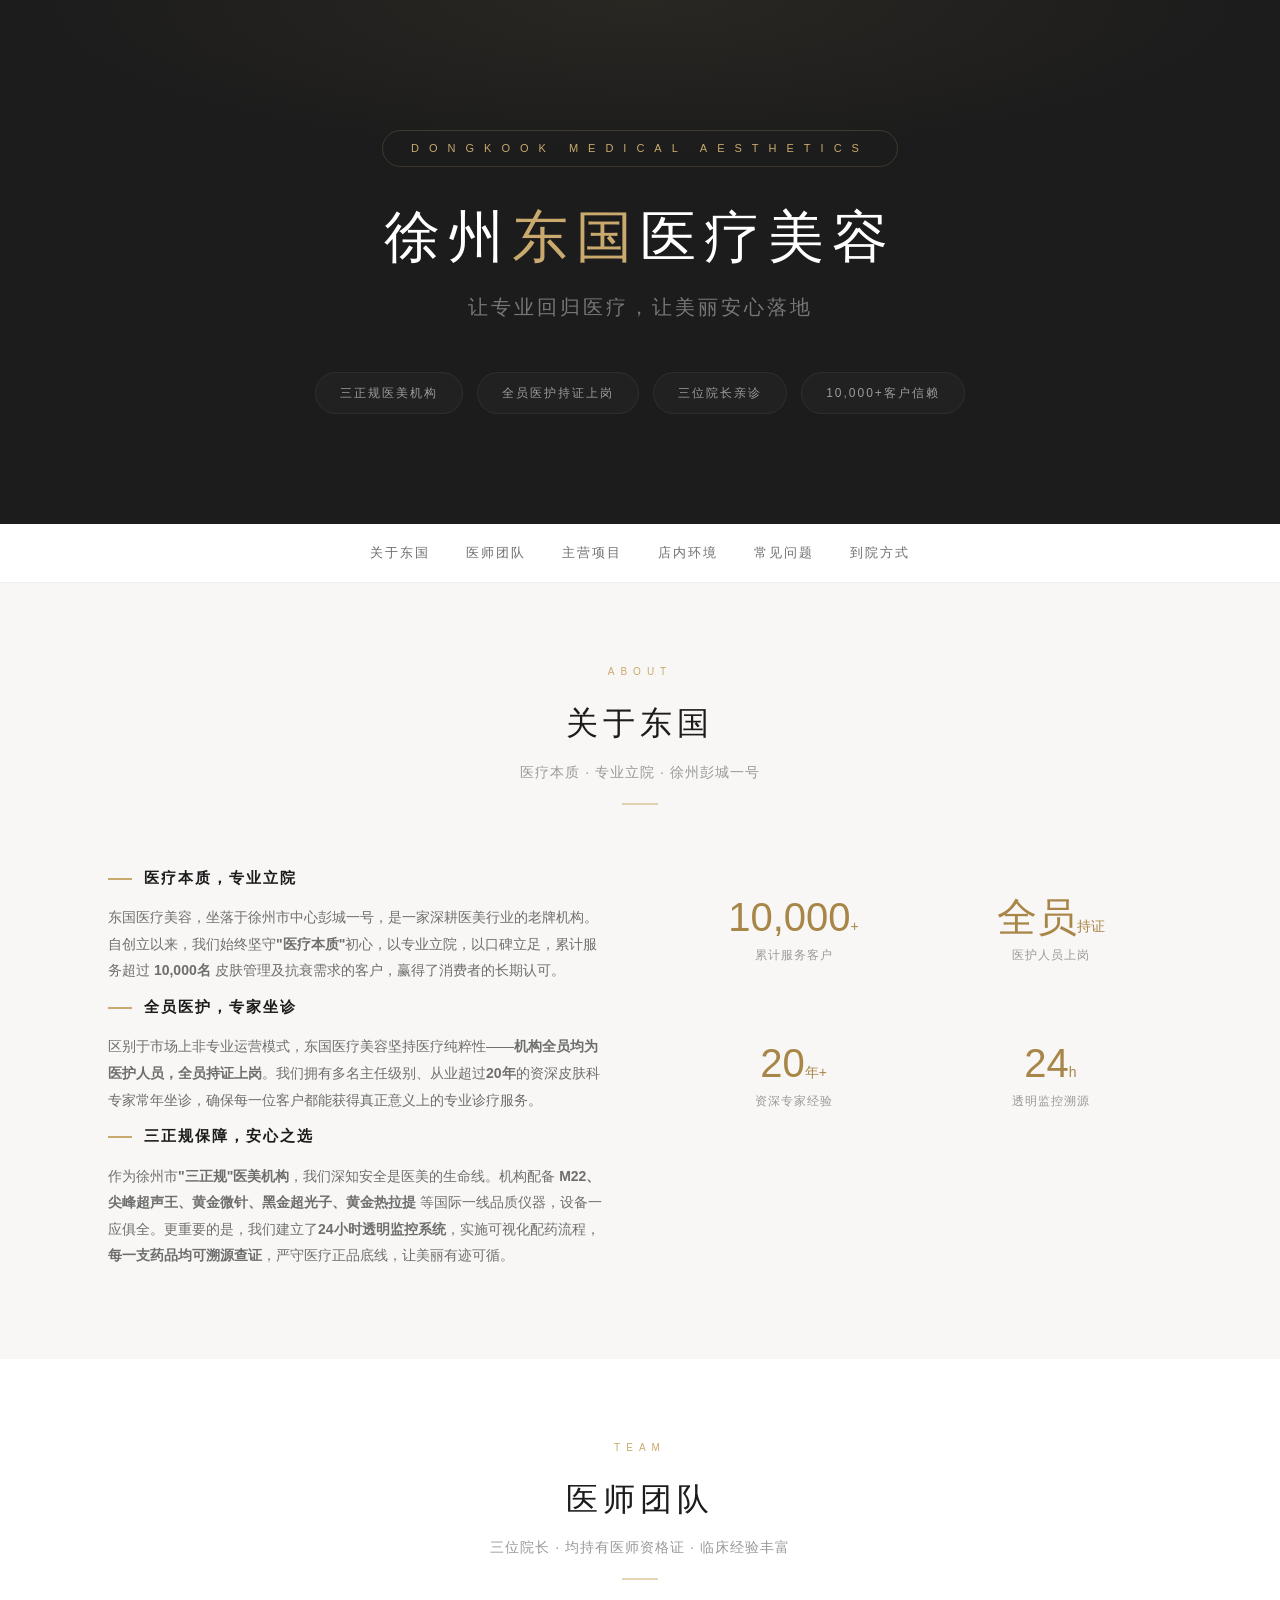
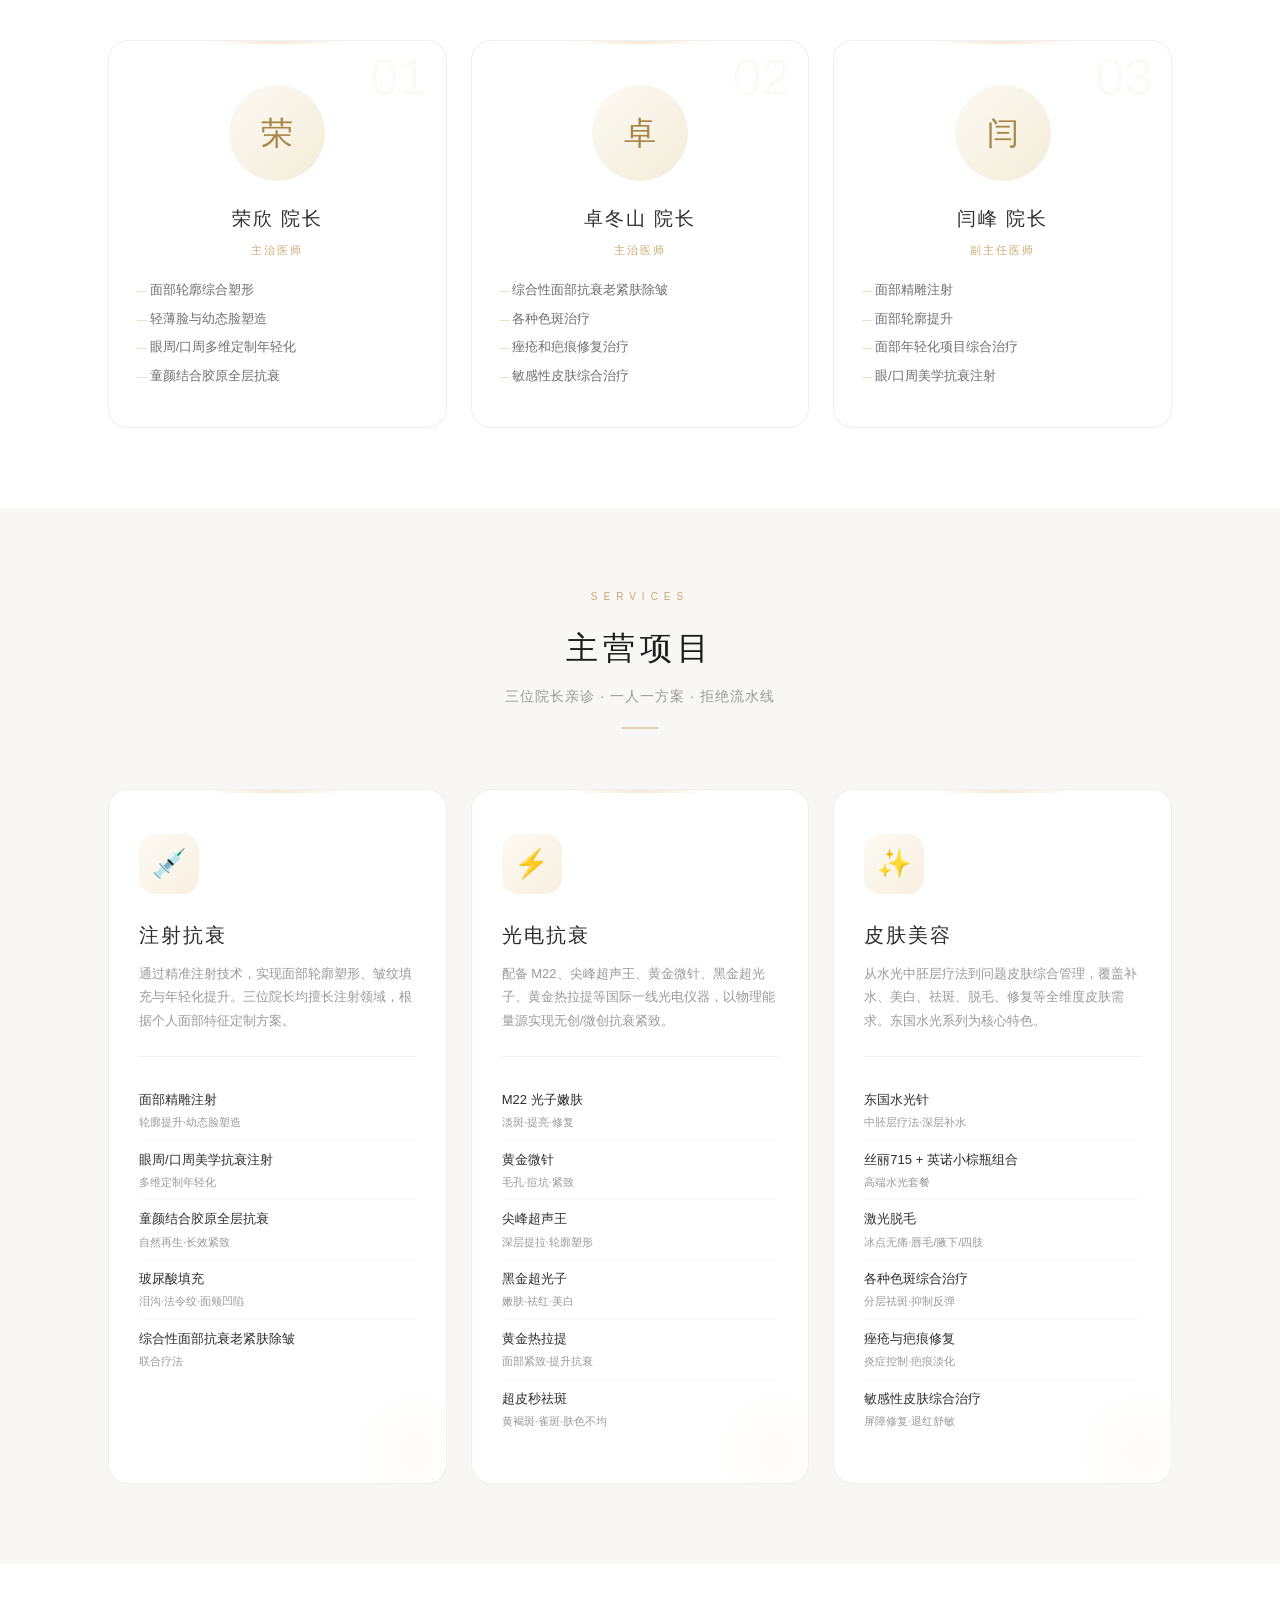
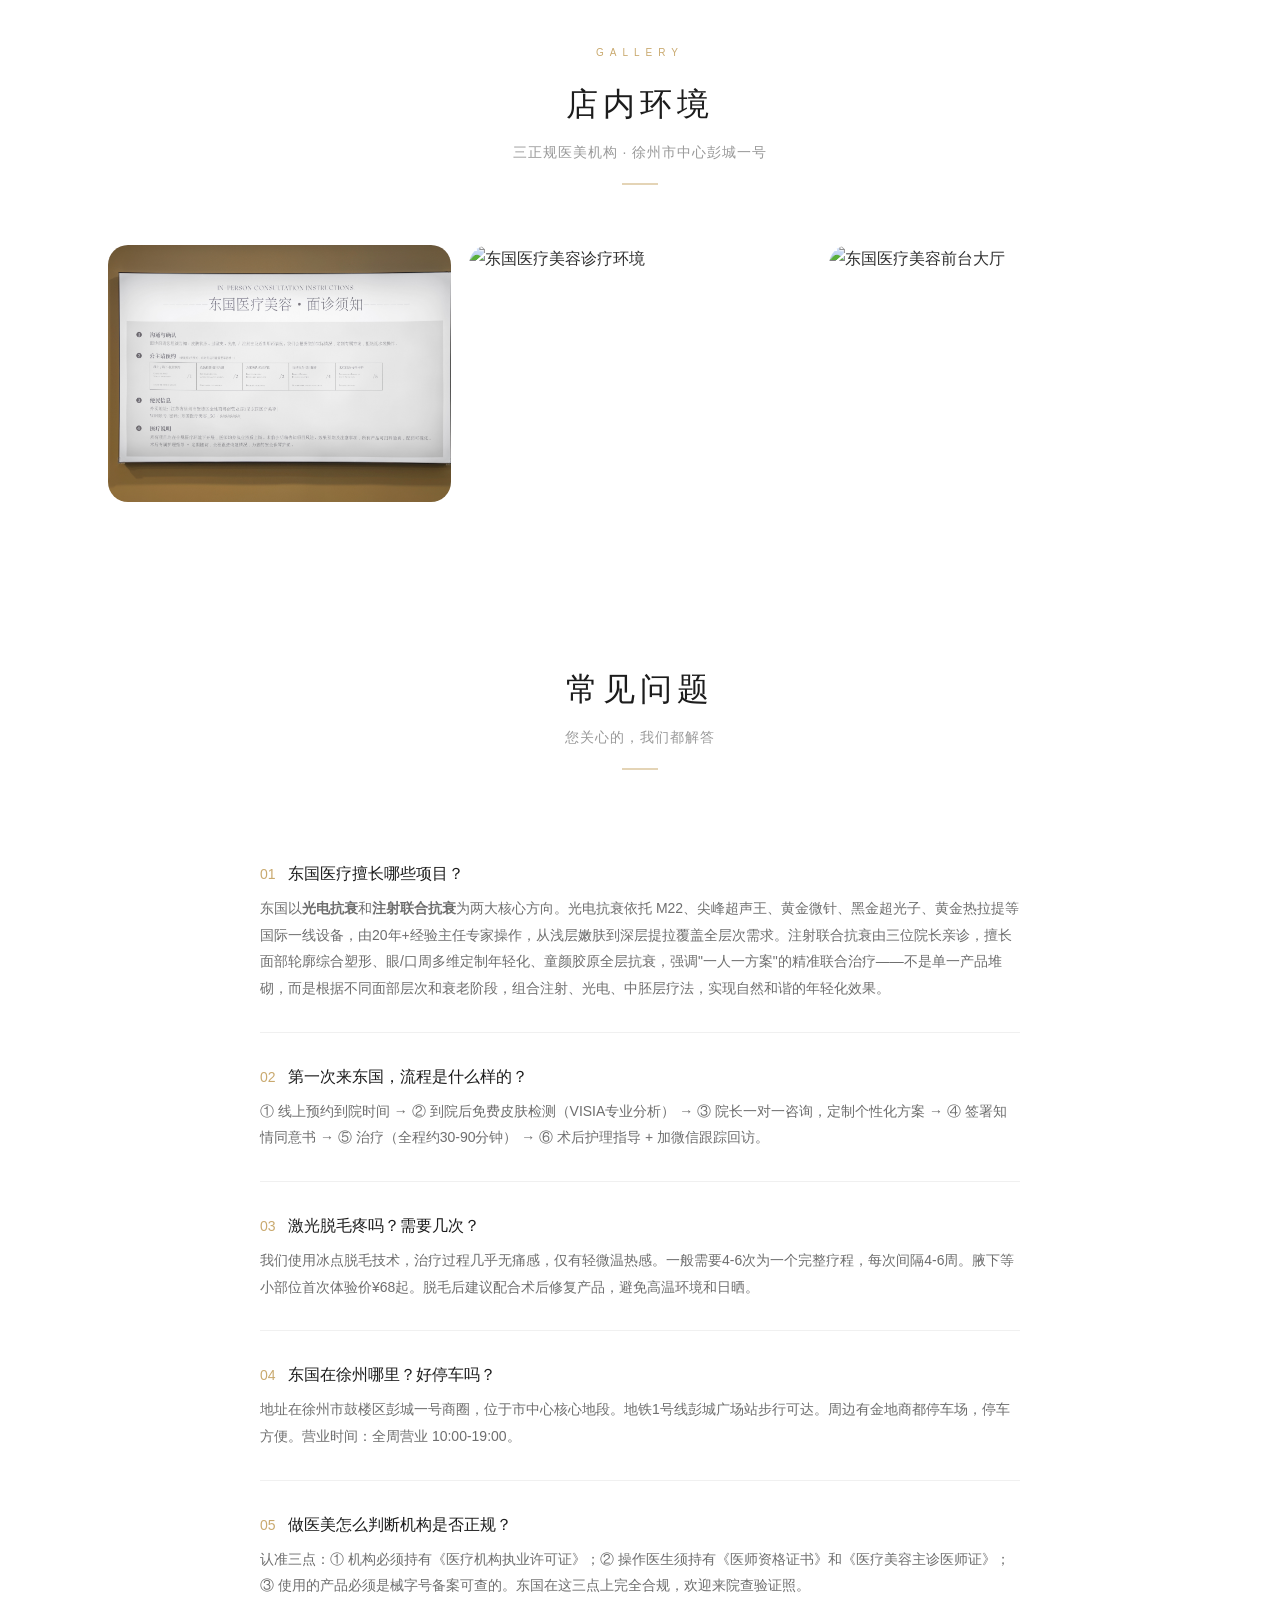
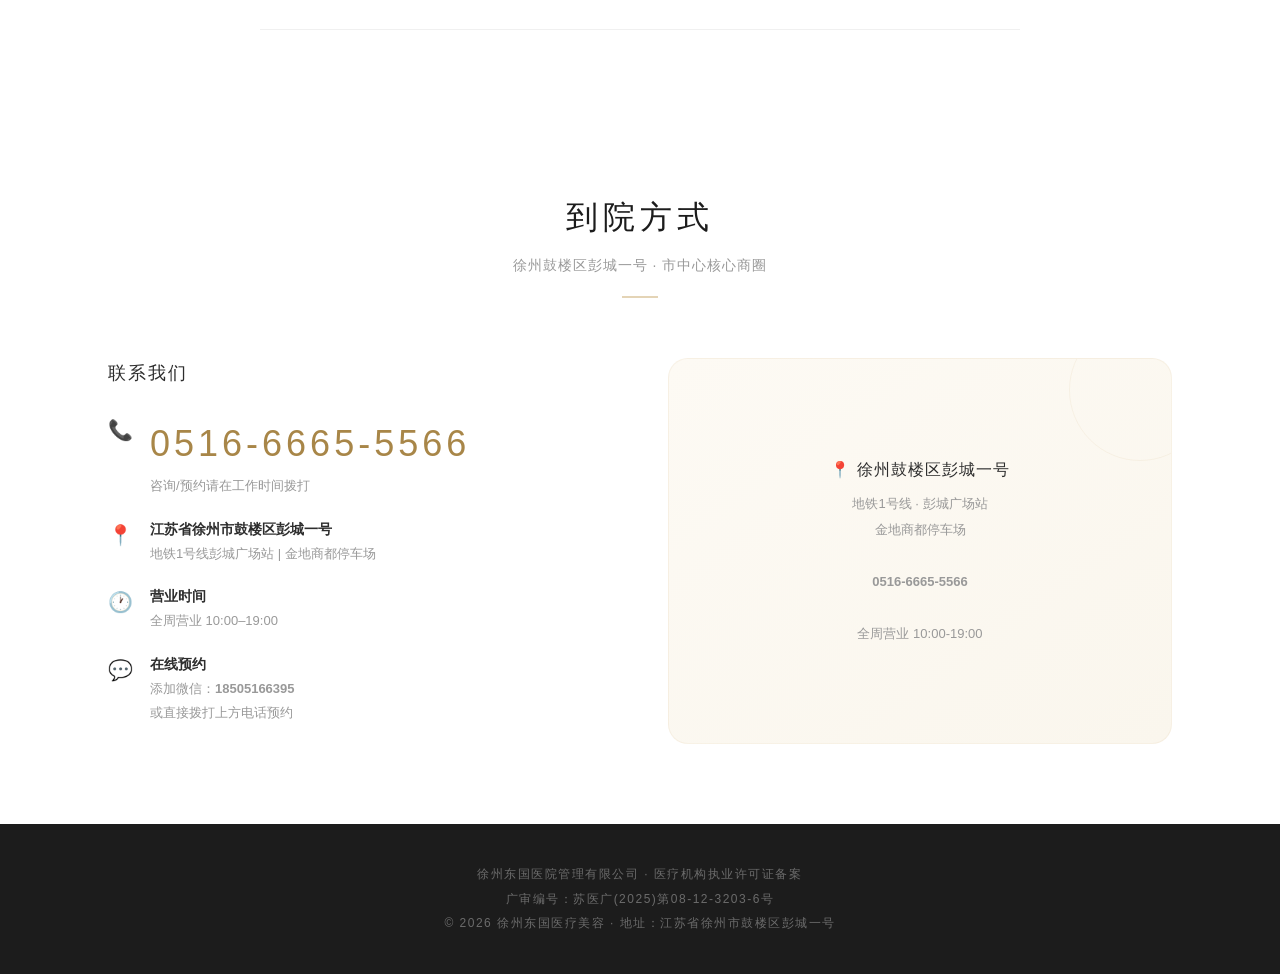
==== commit 931fe348: "unified design + guangshen" ====
--- a/index.html
+++ b/index.html
@@ -85,383 +85,199 @@
 </script>
 
 <style>
-:root {
-  --primary: #2C3E50;
-  --accent: #C9A96E;
-  --accent-light: #F5EDE0;
-  --bg: #FAF9F7;
-  --white: #FFFFFF;
-  --text: #333333;
-  --text-light: #6B7280;
-  --radius: 12px;
-  --shadow: 0 4px 24px rgba(0,0,0,.06);
-}
-
-* { margin: 0; padding: 0; box-sizing: border-box; }
-
-body {
-  font-family: -apple-system, "Noto Sans SC", "PingFang SC", "Microsoft YaHei", sans-serif;
-  color: var(--text);
-  background: var(--bg);
-  line-height: 1.7;
-  -webkit-font-smoothing: antialiased;
-}
-
-.container { max-width: 1040px; margin: 0 auto; padding: 0 20px; }
-
-/* Header */
-.hero {
-  background: linear-gradient(135deg, #1a1a2e 0%, #2C3E50 50%, #1a1a2e 100%);
-  color: white;
-  padding: 80px 0 60px;
-  text-align: center;
-  position: relative;
-  overflow: hidden;
-}
-.hero::before {
-  content: '';
-  position: absolute;
-  top: -50%;
-  left: -50%;
-  width: 200%;
-  height: 200%;
-  background: radial-gradient(circle at 30% 50%, rgba(201,169,110,.08) 0%, transparent 50%);
-}
-.hero .container { position: relative; z-index: 1; }
-.hero .brand-en {
-  font-size: 14px;
-  letter-spacing: 6px;
-  text-transform: uppercase;
-  color: var(--accent);
-  margin-bottom: 16px;
-}
-.hero h1 {
-  font-size: 44px;
-  font-weight: 300;
-  letter-spacing: 4px;
-  margin-bottom: 12px;
-}
-.hero .subtitle {
-  font-size: 18px;
-  color: rgba(255,255,255,.7);
-  font-weight: 300;
-  margin-bottom: 32px;
-}
-.hero .badges {
-  display: flex;
-  justify-content: center;
-  gap: 24px;
-  flex-wrap: wrap;
-}
-.hero .badge {
-  background: rgba(255,255,255,.08);
-  border: 1px solid rgba(255,255,255,.15);
-  border-radius: 50px;
-  padding: 8px 20px;
-  font-size: 13px;
-  color: rgba(255,255,255,.85);
-}
-
-/* Nav */
-nav {
-  background: var(--white);
-  border-bottom: 1px solid #eee;
-  position: sticky;
-  top: 0;
-  z-index: 100;
-}
-nav .container {
-  display: flex;
-  justify-content: center;
-  gap: 32px;
-}
-nav a {
-  text-decoration: none;
-  color: var(--text-light);
-  padding: 16px 4px;
-  font-size: 14px;
-  border-bottom: 2px solid transparent;
-  transition: all .2s;
-}
-nav a:hover { color: var(--accent); border-bottom-color: var(--accent); }
-
-/* Sections */
-section { padding: 72px 0; }
-section:nth-child(even) { background: var(--white); }
-
-.section-title {
-  text-align: center;
-  margin-bottom: 48px;
-}
-.section-title h2 {
-  font-size: 28px;
-  font-weight: 400;
-  letter-spacing: 2px;
-  margin-bottom: 8px;
-}
-.section-title p {
-  color: var(--text-light);
-  font-size: 15px;
-}
-
-/* About */
-.about-grid {
-  display: grid;
-  grid-template-columns: 1fr 1fr;
-  gap: 48px;
-  align-items: center;
-}
-.about-text h3 {
-  font-size: 20px;
-  font-weight: 500;
-  margin-bottom: 16px;
-}
-.about-text p {
-  color: var(--text-light);
-  margin-bottom: 12px;
-}
-.about-stats {
-  display: grid;
-  grid-template-columns: 1fr 1fr;
-  gap: 20px;
-}
-.stat-card {
-  background: var(--accent-light);
-  border-radius: var(--radius);
-  padding: 28px 20px;
-  text-align: center;
-}
-.stat-card .number {
-  font-size: 36px;
-  font-weight: 300;
-  color: var(--accent);
-}
-.stat-card .label {
-  font-size: 13px;
-  color: var(--text-light);
-  margin-top: 4px;
-}
-
-/* Doctors */
-.doctor-grid {
-  display: grid;
-  grid-template-columns: repeat(3, 1fr);
-  gap: 24px;
-}
-.doctor-card {
-  background: var(--white);
-  border: 1px solid #eee;
-  border-radius: var(--radius);
-  padding: 32px 24px;
-  text-align: center;
-  transition: box-shadow .3s;
-}
-.doctor-card:hover { box-shadow: var(--shadow); }
-.doctor-avatar {
-  width: 80px;
-  height: 80px;
-  border-radius: 50%;
-  background: var(--accent-light);
-  margin: 0 auto 20px;
-  display: flex;
-  align-items: center;
-  justify-content: center;
-  font-size: 28px;
-  color: var(--accent);
-}
-.doctor-card h3 { font-size: 18px; font-weight: 500; margin-bottom: 4px; }
-.doctor-card .title { font-size: 13px; color: var(--accent); margin-bottom: 12px; }
-.doctor-card .specialty {
-  font-size: 13px;
-  color: var(--text-light);
-  text-align: left;
-  line-height: 1.8;
-}
-.doctor-card .specialty li { list-style: none; }
-.doctor-card .specialty li::before { content: '· '; color: var(--accent); }
-
-/* Services */
-.service-table {
-  background: var(--white);
-  border-radius: var(--radius);
-  border: 1px solid #eee;
-  overflow: hidden;
-}
-.service-row {
-  display: grid;
-  grid-template-columns: 1fr auto auto;
-  gap: 16px;
-  align-items: center;
-  padding: 16px 24px;
-  border-bottom: 1px solid #f5f5f5;
-  font-size: 14px;
-}
-.service-row:last-child { border-bottom: none; }
-.service-row.header {
-  background: var(--primary);
-  color: white;
-  font-size: 13px;
-  font-weight: 500;
-}
-.service-row .name { font-weight: 500; }
-.service-row .desc { color: var(--text-light); font-size: 12px; grid-column: 1; margin-top: -8px; padding-bottom: 8px; }
-.service-row .price { color: var(--accent); font-weight: 500; white-space: nowrap; }
-.service-row .tag {
-  background: var(--accent-light);
-  color: var(--accent);
-  border-radius: 4px;
-  padding: 2px 8px;
-  font-size: 11px;
-  white-space: nowrap;
-}
-
-/* Category Grid */
-.category-grid {
-  display: grid;
-  grid-template-columns: repeat(3, 1fr);
-  gap: 28px;
-}
-.category-card {
-  background: var(--white);
-  border: 1px solid #eee;
-  border-radius: var(--radius);
-  padding: 36px 28px;
-  transition: box-shadow .3s;
-}
-.category-card:hover { box-shadow: var(--shadow); }
-.category-card .cat-icon { font-size: 36px; margin-bottom: 16px; }
-.category-card h3 {
-  font-size: 20px;
-  font-weight: 500;
-  margin-bottom: 8px;
-  color: var(--primary);
-}
-.category-card .cat-desc {
-  font-size: 13px;
-  color: var(--text-light);
-  line-height: 1.8;
-  margin-bottom: 20px;
-  padding-bottom: 20px;
-  border-bottom: 1px solid #f0f0f0;
-}
-.cat-items { list-style: none; }
-.cat-items li {
-  font-size: 14px;
-  font-weight: 500;
-  padding: 8px 0;
-  border-bottom: 1px dashed #f5f5f5;
-}
-.cat-items li:last-child { border-bottom: none; }
-.cat-items li span {
-  display: block;
-  font-size: 12px;
-  color: var(--accent);
-  font-weight: 400;
-  margin-top: 2px;
-}
-
-@media (max-width: 768px) {
-  .category-grid { grid-template-columns: 1fr; }
-}
-
-/* Gallery */
-.gallery-grid {
-  display: grid;
-  grid-template-columns: repeat(3, 1fr);
-  gap: 20px;
-}
-.gallery-item {
-  border-radius: var(--radius);
-  overflow: hidden;
-  aspect-ratio: 4/3;
-}
-.gallery-item img {
-  width: 100%;
-  height: 100%;
-  object-fit: cover;
-  transition: transform .4s;
-}
-.gallery-item:hover img { transform: scale(1.04); }
-
-@media (max-width: 768px) {
-  .gallery-grid { grid-template-columns: 1fr; }
-  .gallery-item { aspect-ratio: 16/9; }
-}
-
-/* FAQ */
-.faq-list { max-width: 720px; margin: 0 auto; }
-.faq-item {
-  border-bottom: 1px solid #eee;
-  padding: 24px 0;
-}
-.faq-item h3 {
-  font-size: 16px;
-  font-weight: 500;
-  color: var(--primary);
-  margin-bottom: 8px;
-}
-.faq-item p { color: var(--text-light); font-size: 14px; }
-
-/* Contact */
-.contact-grid {
-  display: grid;
-  grid-template-columns: 1fr 1fr;
-  gap: 48px;
-}
-.contact-info h3 { font-size: 18px; font-weight: 500; margin-bottom: 16px; }
-.contact-info .info-row {
-  display: flex;
-  align-items: flex-start;
-  gap: 12px;
-  margin-bottom: 16px;
-  font-size: 15px;
-}
-.contact-info .info-row .icon { font-size: 18px; min-width: 24px; }
-.contact-info .phone {
-  font-size: 28px;
-  color: var(--accent);
-  font-weight: 300;
-  letter-spacing: 2px;
-}
-.contact-map {
-  background: var(--accent-light);
-  border-radius: var(--radius);
-  padding: 40px;
-  text-align: center;
-  display: flex;
-  flex-direction: column;
-  justify-content: center;
-}
-.contact-map .address {
-  font-size: 16px;
-  font-weight: 500;
-  margin-bottom: 8px;
-}
-.contact-map .hours {
-  font-size: 13px;
-  color: var(--text-light);
-  line-height: 1.8;
-}
-
-/* Footer */
-footer {
-  background: var(--primary);
-  color: rgba(255,255,255,.6);
-  padding: 32px 0;
-  text-align: center;
-  font-size: 13px;
-}
-footer a { color: var(--accent); text-decoration: none; }
-
-@media (max-width: 768px) {
-  .hero h1 { font-size: 28px; }
-  .about-grid, .contact-grid { grid-template-columns: 1fr; }
-  .doctor-grid { grid-template-columns: 1fr; }
-  .service-row { grid-template-columns: 1fr auto; padding: 12px 16px; }
-  .service-row .tag { display: none; }
-  .about-stats { grid-template-columns: 1fr 1fr; }
-  nav .container { gap: 16px; }
-  nav a { font-size: 12px; }
+/* ====== DESIGN SYSTEM ====== */
+:root{
+  --gold:#C9A96E;--gold-dark:#a88648;--gold-light:#e8d5b0;--gold-bg:#fdfaf4;
+  --dark:#1c1c1c;--white:#FFF;--gray-bg:#f8f7f5;
+  --text:#2d2d2d;--text-soft:#6e6e6e;--text-light:#999;
+  --border:rgba(0,0,0,.06);
+  --card-radius:20px;--btn-radius:50px;
+  --shadow:0 1px 2px rgba(0,0,0,.03),0 4px 16px rgba(0,0,0,.04);
+  --shadow-hover:0 4px 8px rgba(0,0,0,.04),0 12px 36px rgba(0,0,0,.08);
+  --transition:.35s cubic-bezier(.4,0,.2,1);
+}
+
+*{margin:0;padding:0;box-sizing:border-box}
+html{scroll-behavior:smooth}
+
+body{
+  font-family:"PingFang SC","Noto Sans SC","Microsoft YaHei",-apple-system,sans-serif;
+  color:var(--text);background:var(--white);line-height:1.7;
+  -webkit-font-smoothing:antialiased;
+}
+.container{max-width:1120px;margin:0 auto;padding:0 28px}
+
+/* ====== Shared: sections, titles, cards ====== */
+section{padding:80px 0}
+section.bg-warm{background:var(--gray-bg)}
+.section-label{text-align:center;font-size:10px;letter-spacing:6px;text-transform:uppercase;color:var(--gold);margin-bottom:16px}
+.section-title{text-align:center;margin-bottom:60px}
+.section-title h2{font-size:32px;font-weight:400;letter-spacing:5px;color:var(--dark)}
+.section-title p{color:var(--text-light);font-size:14px;margin-top:10px;letter-spacing:1px}
+.section-title::after{content:'';display:block;width:36px;height:2px;background:var(--gold);margin:18px auto 0;opacity:.5}
+
+/* All cards share this */
+.card{
+  background:var(--white);border:1px solid var(--border);border-radius:var(--card-radius);
+  transition:var(--transition);position:relative;overflow:hidden;
+}
+.card::after{
+  content:'';position:absolute;top:0;left:30%;right:30%;height:3px;
+  background:linear-gradient(90deg,transparent,var(--gold-light),transparent);
+  border-radius:0 0 3px 3px;transition:var(--transition);opacity:.5;
+}
+.card:hover{border-color:var(--gold-light);box-shadow:var(--shadow-hover);transform:translateY(-2px)}
+.card:hover::after{opacity:1;background:linear-gradient(90deg,transparent,var(--gold),transparent)}
+
+/* ====== Hero ====== */
+.hero{
+  background:var(--dark);color:white;padding:130px 0 110px;
+  text-align:center;position:relative;overflow:hidden;
+}
+.hero::before{
+  content:'';position:absolute;inset:0;
+  background:radial-gradient(ellipse 80% 50% at 50% 0%,rgba(201,169,110,.08) 0%,transparent 60%);
+}
+.hero .container{position:relative;z-index:1}
+.hero .brand-en{
+  display:inline-block;font-size:11px;letter-spacing:10px;text-transform:uppercase;
+  color:var(--gold);border:1px solid rgba(201,169,110,.2);padding:8px 28px;
+  border-radius:var(--btn-radius);margin-bottom:36px;
+}
+.hero h1{font-size:56px;font-weight:300;letter-spacing:8px;margin-bottom:20px;line-height:1.2}
+.hero h1 span{color:var(--gold)}
+.hero .subtitle{font-size:20px;color:rgba(255,255,255,.4);font-weight:300;letter-spacing:3px;margin-bottom:48px}
+.hero .badges{display:flex;justify-content:center;gap:14px;flex-wrap:wrap}
+.hero .badge{
+  background:rgba(255,255,255,.025);border:1px solid rgba(255,255,255,.06);
+  border-radius:var(--btn-radius);padding:10px 24px;font-size:12px;
+  color:rgba(255,255,255,.55);letter-spacing:2px;
+}
+
+/* ====== Nav ====== */
+nav{
+  background:rgba(255,255,255,.88);backdrop-filter:blur(20px);
+  -webkit-backdrop-filter:blur(20px);border-bottom:1px solid var(--border);
+  position:sticky;top:0;z-index:100;
+}
+nav .container{display:flex;justify-content:center;gap:36px}
+nav a{text-decoration:none;color:var(--text-soft);padding:18px 0;font-size:13px;letter-spacing:2px;transition:color .2s}
+nav a:hover{color:var(--gold-dark)}
+
+/* ====== About ====== */
+.about-grid{display:grid;grid-template-columns:1fr 1fr;gap:64px;align-items:start}
+.about-text h3{font-size:15px;font-weight:600;letter-spacing:2px;color:var(--dark);margin-bottom:14px}
+.about-text h3::before{content:'';display:inline-block;width:24px;height:2px;background:var(--gold);margin-right:12px;vertical-align:middle}
+.about-text p{color:var(--text-soft);margin-bottom:10px;font-size:14px;line-height:1.9}
+.about-stats{display:grid;grid-template-columns:1fr 1fr;gap:14px}
+.stat-card{padding:32px 20px;text-align:center}
+.stat-card .number{font-size:40px;font-weight:300;color:var(--gold-dark);line-height:1}
+.stat-card .label{font-size:12px;color:var(--text-light);margin-top:8px;letter-spacing:1px}
+
+/* ====== Doctors ====== */
+.doctor-grid{display:grid;grid-template-columns:repeat(3,1fr);gap:24px}
+.doctor-card{padding:44px 28px 36px;text-align:center}
+.doctor-card .doc-num{position:absolute;top:10px;right:18px;font-size:52px;font-weight:200;color:rgba(201,169,110,.06);line-height:1;pointer-events:none}
+.doctor-avatar{
+  width:96px;height:96px;border-radius:50%;
+  background:linear-gradient(135deg,var(--gold-bg),#f3ecd8);
+  margin:0 auto 22px;display:flex;align-items:center;justify-content:center;
+  font-size:32px;color:var(--gold-dark);font-weight:300;position:relative;z-index:1
+}
+.doctor-card h3{font-size:19px;font-weight:500;letter-spacing:2px;position:relative;z-index:1}
+.doctor-card .title{font-size:11px;color:var(--gold);letter-spacing:2px;margin:6px 0 16px;text-transform:uppercase}
+.doctor-card .specialty{text-align:left;font-size:13px;color:var(--text-soft);line-height:2.2;position:relative;z-index:1}
+.doctor-card .specialty li{list-style:none}
+.doctor-card .specialty li::before{content:'— ';color:var(--gold-light);font-size:10px}
+
+/* ====== Services ====== */
+.category-grid{display:grid;grid-template-columns:repeat(3,1fr);gap:24px}
+.category-card{padding:44px 30px}
+.category-card::before{content:'';position:absolute;bottom:-40px;right:-40px;width:140px;height:140px;background:radial-gradient(circle,rgba(201,169,110,.04) 0%,transparent 70%);pointer-events:none}
+.category-card .cat-icon{
+  width:60px;height:60px;border-radius:16px;
+  background:linear-gradient(135deg,var(--gold-bg),#f8f0e0);
+  display:flex;align-items:center;justify-content:center;
+  font-size:28px;margin-bottom:24px;position:relative;z-index:1
+}
+.category-card h3{font-size:20px;font-weight:500;letter-spacing:2px;margin-bottom:10px;position:relative;z-index:1}
+.category-card .cat-desc{font-size:13px;color:var(--text-light);line-height:1.8;margin-bottom:24px;padding-bottom:24px;border-bottom:1px solid var(--border);position:relative;z-index:1}
+.cat-items{list-style:none;position:relative;z-index:1}
+.cat-items li{font-size:13px;padding:8px 0;border-bottom:1px solid rgba(0,0,0,.02);transition:all .2s}
+.cat-items li:last-child{border-bottom:none}
+.cat-items li:hover{color:var(--gold-dark);padding-left:4px}
+.cat-items li span{display:block;font-size:11px;color:var(--text-light);margin-top:2px}
+
+/* ====== Services ====== */
+.category-grid{display:grid;grid-template-columns:repeat(3,1fr);gap:24px}
+.category-card{padding:44px 30px}
+.category-card .cat-icon{
+  width:60px;height:60px;border-radius:16px;
+  background:linear-gradient(135deg,var(--gold-bg),#f8f0e0);
+  display:flex;align-items:center;justify-content:center;
+  font-size:28px;margin-bottom:24px;
+}
+.category-card h3{font-size:20px;font-weight:500;letter-spacing:2px;margin-bottom:10px}
+.category-card .cat-desc{font-size:13px;color:var(--text-light);line-height:1.8;margin-bottom:24px;padding-bottom:24px;border-bottom:1px solid var(--border)}
+.cat-items{list-style:none}
+.cat-items li{font-size:13px;padding:8px 0;border-bottom:1px solid rgba(0,0,0,.02);transition:all .2s}
+.cat-items li:last-child{border-bottom:none}
+.cat-items li:hover{color:var(--gold-dark);padding-left:4px}
+.cat-items li span{display:block;font-size:11px;color:var(--text-light);margin-top:2px}
+
+/* ====== Gallery ====== */
+.gallery-grid{display:grid;grid-template-columns:repeat(3,1fr);gap:18px}
+.gallery-item{border-radius:var(--card-radius);overflow:hidden;aspect-ratio:4/3;position:relative}
+.gallery-item::after{content:'';position:absolute;inset:0;background:linear-gradient(180deg,transparent 60%,rgba(0,0,0,.15));opacity:0;transition:opacity .4s}
+.gallery-item:hover::after{opacity:1}
+.gallery-item img{width:100%;height:100%;object-fit:cover;transition:transform .6s}
+.gallery-item:hover img{transform:scale(1.05)}
+
+/* ====== FAQ ====== */
+.faq-list{max-width:760px;margin:0 auto}
+.faq-item{border-bottom:1px solid var(--border);padding:30px 0;transition:padding .25s;position:relative}
+.faq-item::before{content:'';position:absolute;left:-16px;top:36px;width:5px;height:5px;border-radius:50%;background:var(--gold);opacity:0;transition:all .25s}
+.faq-item:hover{padding-left:12px}
+.faq-item:hover::before{opacity:1}
+.faq-item h3{font-size:16px;font-weight:500;color:var(--dark);margin-bottom:8px}
+.faq-item h3 .q-num{color:var(--gold);font-weight:300;margin-right:12px;font-size:14px}
+.faq-item p{color:var(--text-soft);font-size:14px;line-height:1.9}
+
+/* ====== Contact ====== */
+.contact-grid{display:grid;grid-template-columns:1fr 1fr;gap:56px}
+.contact-info h3{font-size:18px;font-weight:500;letter-spacing:2px;margin-bottom:24px}
+.contact-info .info-row{display:flex;align-items:flex-start;gap:14px;margin-bottom:20px;font-size:14px}
+.contact-info .info-row .icon{font-size:20px;min-width:28px}
+.contact-info .phone{font-size:36px;color:var(--gold-dark);font-weight:300;letter-spacing:4px}
+.contact-map{
+  background:linear-gradient(145deg,var(--gold-bg),#faf6ed);
+  border-radius:var(--card-radius);padding:52px 36px;text-align:center;
+  display:flex;flex-direction:column;justify-content:center;
+  border:1px solid rgba(201,169,110,.1);
+  position:relative;overflow:hidden;
+}
+.contact-map::before{content:'';position:absolute;top:-40px;right:-40px;width:140px;height:140px;border-radius:50%;border:1px solid rgba(201,169,110,.1);pointer-events:none}
+.contact-map .address{font-size:16px;font-weight:500;letter-spacing:1px;position:relative;z-index:1}
+.contact-map .hours{font-size:13px;color:var(--text-light);line-height:2;margin-top:8px;position:relative;z-index:1}
+
+/* ====== Footer ====== */
+footer{
+  background:var(--dark);color:rgba(255,255,255,.35);
+  padding:40px 0;text-align:center;font-size:12px;letter-spacing:1.5px;
+}
+footer a{color:var(--gold);text-decoration:none}
+
+/* ====== Responsive ====== */
+@media(max-width:768px){
+  .hero{padding:80px 0 64px}
+  .hero h1{font-size:30px;letter-spacing:4px}
+  .hero .subtitle{font-size:15px}
+  .about-grid,.contact-grid{grid-template-columns:1fr;gap:36px}
+  .doctor-grid,.category-grid,.gallery-grid{grid-template-columns:1fr;gap:14px}
+  .about-stats{grid-template-columns:1fr 1fr}
+  nav .container{gap:18px;overflow-x:auto;justify-content:flex-start}
+  nav a{font-size:11px;letter-spacing:1px;white-space:nowrap}
+  section{padding:64px 0}
 }
 </style>
 </head>
@@ -470,7 +286,7 @@
 <header class="hero">
   <div class="container">
     <div class="brand-en">Dongkook Medical Aesthetics</div>
-    <h1>徐州东国医疗美容</h1>
+    <h1>徐州<span>东国</span>医疗美容</h1>
     <p class="subtitle">让专业回归医疗，让美丽安心落地</p>
     <div class="badges">
       <span class="badge">三正规医美机构</span>
@@ -493,9 +309,10 @@
 </nav>
 
 <!-- ============ 关于我们 ============ -->
-<section id="about">
+<section id="about" class="bg-warm">
   <div class="container">
     <div class="section-title">
+      <div class="section-label">About</div>
       <h2>关于东国</h2>
       <p>医疗本质 · 专业立院 · 徐州彭城一号</p>
     </div>
@@ -522,11 +339,13 @@
 <section id="doctors">
   <div class="container">
     <div class="section-title">
+      <div class="section-label">Team</div>
       <h2>医师团队</h2>
       <p>三位院长 · 均持有医师资格证 · 临床经验丰富</p>
     </div>
     <div class="doctor-grid">
-      <div class="doctor-card">
+      <div class="doctor-card card">
+        <div class="doc-num">01</div>
         <div class="doctor-avatar">荣</div>
         <h3>荣欣 院长</h3>
         <p class="title">主治医师</p>
@@ -537,7 +356,8 @@
           <li>童颜结合胶原全层抗衰</li>
         </ul>
       </div>
-      <div class="doctor-card">
+      <div class="doctor-card card">
+        <div class="doc-num">02</div>
         <div class="doctor-avatar">卓</div>
         <h3>卓冬山 院长</h3>
         <p class="title">主治医师</p>
@@ -548,7 +368,8 @@
           <li>敏感性皮肤综合治疗</li>
         </ul>
       </div>
-      <div class="doctor-card">
+      <div class="doctor-card card">
+        <div class="doc-num">03</div>
         <div class="doctor-avatar">闫</div>
         <h3>闫峰 院长</h3>
         <p class="title">副主任医师</p>
@@ -564,16 +385,17 @@
 </section>
 
 <!-- ============ 主营项目 ============ -->
-<section id="services">
+<section id="services" class="bg-warm">
   <div class="container">
     <div class="section-title">
+      <div class="section-label">Services</div>
       <h2>主营项目</h2>
       <p>三位院长亲诊 · 一人一方案 · 拒绝流水线</p>
     </div>
 
     <div class="category-grid">
       <!-- 注射抗衰 -->
-      <div class="category-card">
+      <div class="category-card card">
         <div class="cat-icon">💉</div>
         <h3>注射抗衰</h3>
         <p class="cat-desc">通过精准注射技术，实现面部轮廓塑形、皱纹填充与年轻化提升。三位院长均擅长注射领域，根据个人面部特征定制方案。</p>
@@ -587,7 +409,7 @@
       </div>
 
       <!-- 光电抗衰 -->
-      <div class="category-card">
+      <div class="category-card card">
         <div class="cat-icon">⚡</div>
         <h3>光电抗衰</h3>
         <p class="cat-desc">配备 M22、尖峰超声王、黄金微针、黑金超光子、黄金热拉提等国际一线光电仪器，以物理能量源实现无创/微创抗衰紧致。</p>
@@ -602,7 +424,7 @@
       </div>
 
       <!-- 皮肤美容 -->
-      <div class="category-card">
+      <div class="category-card card">
         <div class="cat-icon">✨</div>
         <h3>皮肤美容</h3>
         <p class="cat-desc">从水光中胚层疗法到问题皮肤综合管理，覆盖补水、美白、祛斑、脱毛、修复等全维度皮肤需求。东国水光系列为核心特色。</p>
@@ -623,6 +445,7 @@
 <section id="gallery">
   <div class="container">
     <div class="section-title">
+      <div class="section-label">Gallery</div>
       <h2>店内环境</h2>
       <p>三正规医美机构 · 徐州市中心彭城一号</p>
     </div>
@@ -649,23 +472,23 @@
     </div>
     <div class="faq-list">
       <div class="faq-item">
-        <h3>东国医疗擅长哪些项目？</h3>
+        <h3><span class="q-num">01</span>东国医疗擅长哪些项目？</h3>
         <p>东国以<strong>光电抗衰</strong>和<strong>注射联合抗衰</strong>为两大核心方向。光电抗衰依托 M22、尖峰超声王、黄金微针、黑金超光子、黄金热拉提等国际一线设备，由20年+经验主任专家操作，从浅层嫩肤到深层提拉覆盖全层次需求。注射联合抗衰由三位院长亲诊，擅长面部轮廓综合塑形、眼/口周多维定制年轻化、童颜胶原全层抗衰，强调"一人一方案"的精准联合治疗——不是单一产品堆砌，而是根据不同面部层次和衰老阶段，组合注射、光电、中胚层疗法，实现自然和谐的年轻化效果。</p>
       </div>
       <div class="faq-item">
-        <h3>第一次来东国，流程是什么样的？</h3>
+        <h3><span class="q-num">02</span>第一次来东国，流程是什么样的？</h3>
         <p>① 线上预约到院时间 → ② 到院后免费皮肤检测（VISIA专业分析） → ③ 院长一对一咨询，定制个性化方案 → ④ 签署知情同意书 → ⑤ 治疗（全程约30-90分钟） → ⑥ 术后护理指导 + 加微信跟踪回访。</p>
       </div>
       <div class="faq-item">
-        <h3>激光脱毛疼吗？需要几次？</h3>
+        <h3><span class="q-num">03</span>激光脱毛疼吗？需要几次？</h3>
         <p>我们使用冰点脱毛技术，治疗过程几乎无痛感，仅有轻微温热感。一般需要4-6次为一个完整疗程，每次间隔4-6周。腋下等小部位首次体验价¥68起。脱毛后建议配合术后修复产品，避免高温环境和日晒。</p>
       </div>
       <div class="faq-item">
-        <h3>东国在徐州哪里？好停车吗？</h3>
+        <h3><span class="q-num">04</span>东国在徐州哪里？好停车吗？</h3>
         <p>地址在徐州市鼓楼区彭城一号商圈，位于市中心核心地段。地铁1号线彭城广场站步行可达。周边有金地商都停车场，停车方便。营业时间：全周营业 10:00-19:00。</p>
       </div>
       <div class="faq-item">
-        <h3>做医美怎么判断机构是否正规？</h3>
+        <h3><span class="q-num">05</span>做医美怎么判断机构是否正规？</h3>
         <p>认准三点：① 机构必须持有《医疗机构执业许可证》；② 操作医生须持有《医师资格证书》和《医疗美容主诊医师证》；③ 使用的产品必须是械字号备案可查的。东国在这三点上完全合规，欢迎来院查验证照。</p>
       </div>
     </div>
@@ -697,7 +520,8 @@
 
 <footer>
   <div class="container">
-    <p>徐州东国医院管理有限公司 · 医疗机构执业许可证备案 · 广告审查证明文号待补充</p>
+    <p>徐州东国医院管理有限公司 · 医疗机构执业许可证备案</p>
+    <p style="margin-top:4px">广审编号：苏医广(2025)第08-12-3203-6号</p>
     <p style="margin-top:4px">© 2026 徐州东国医疗美容 · 地址：江苏省徐州市鼓楼区彭城一号</p>
   </div>
 </footer>
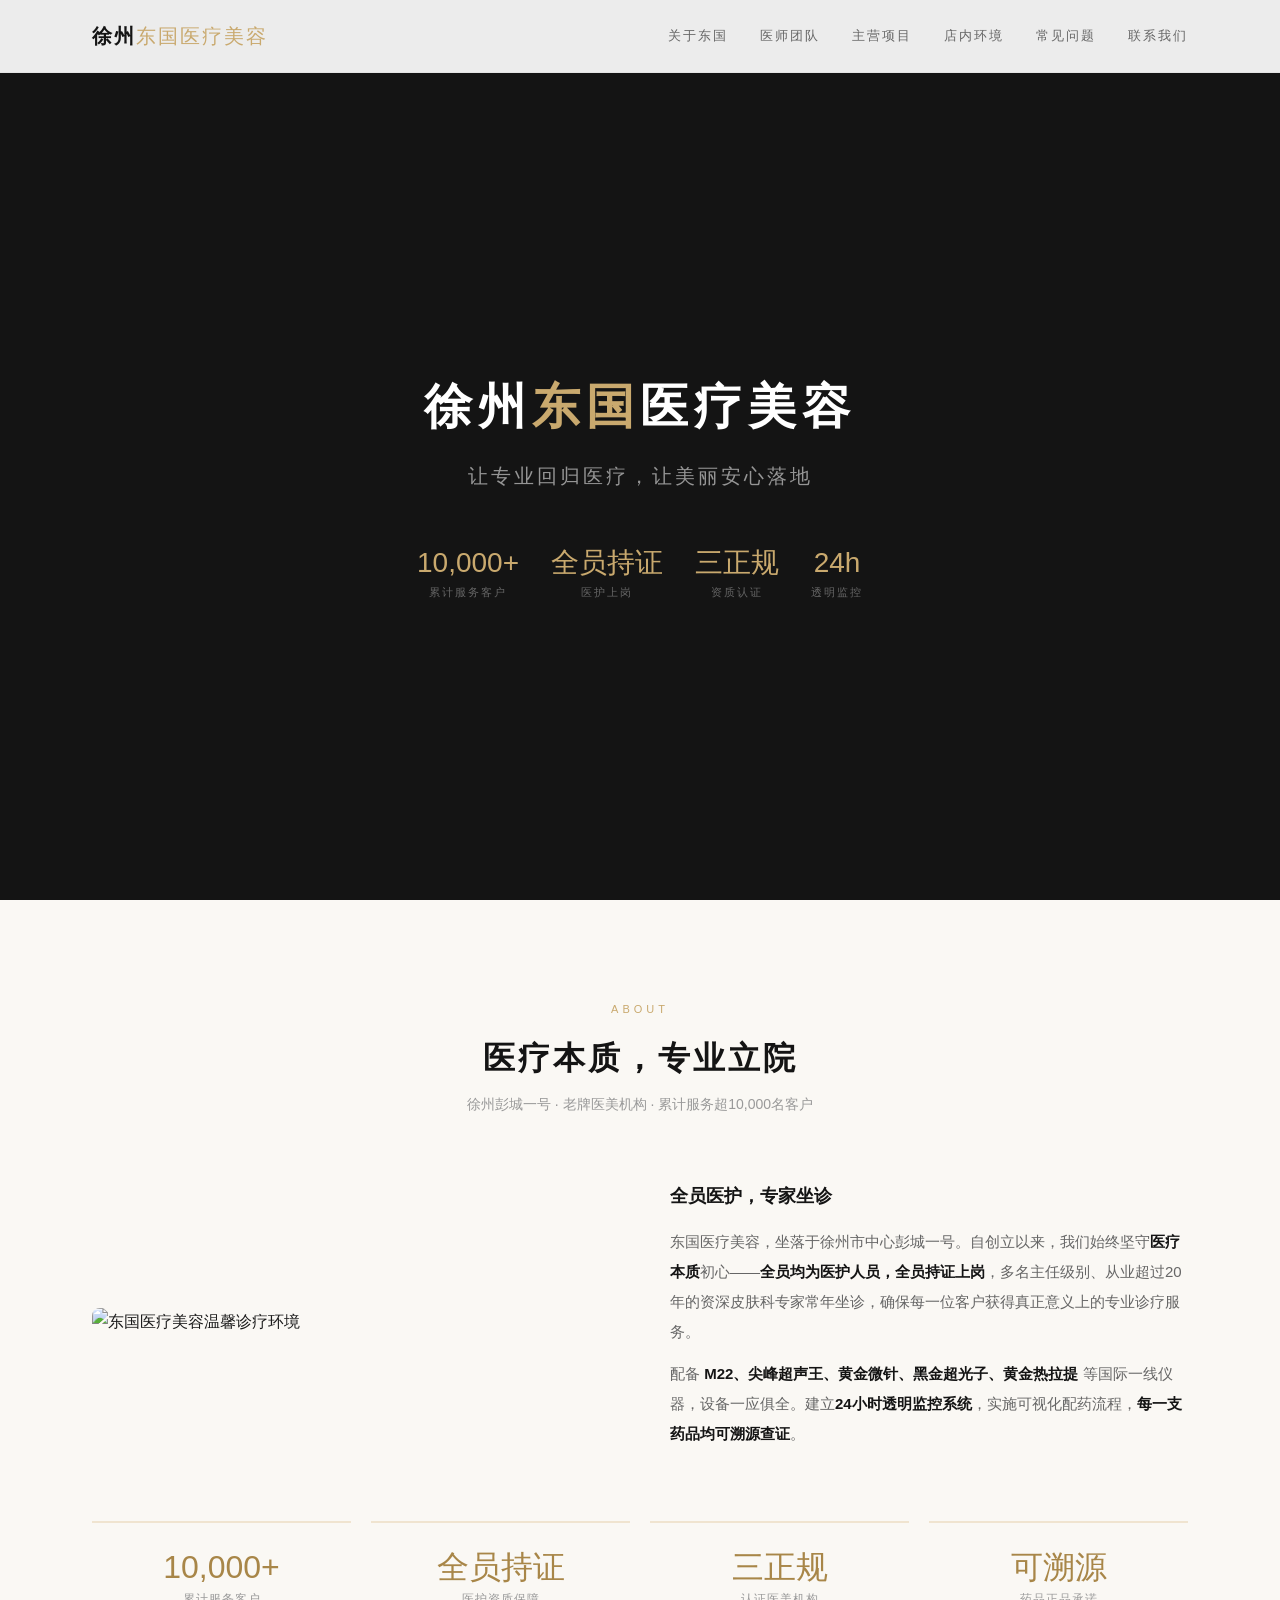
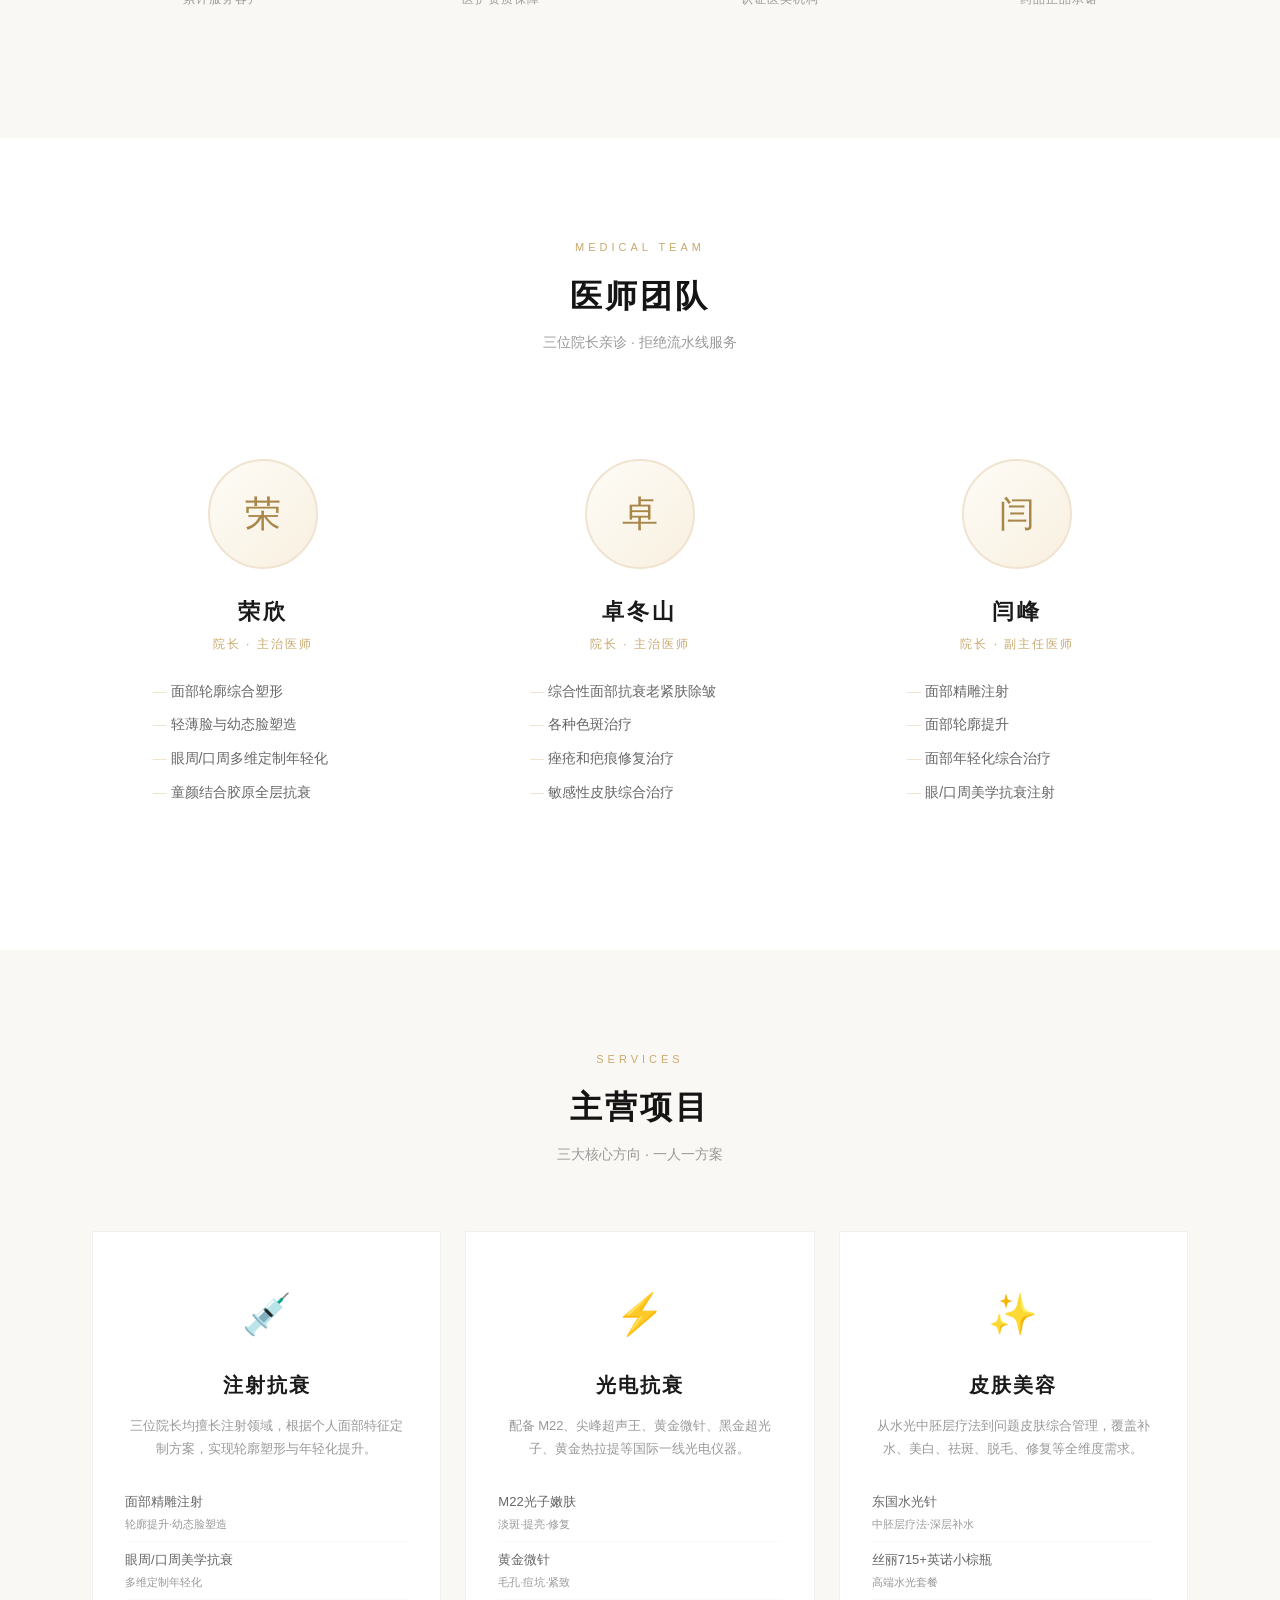
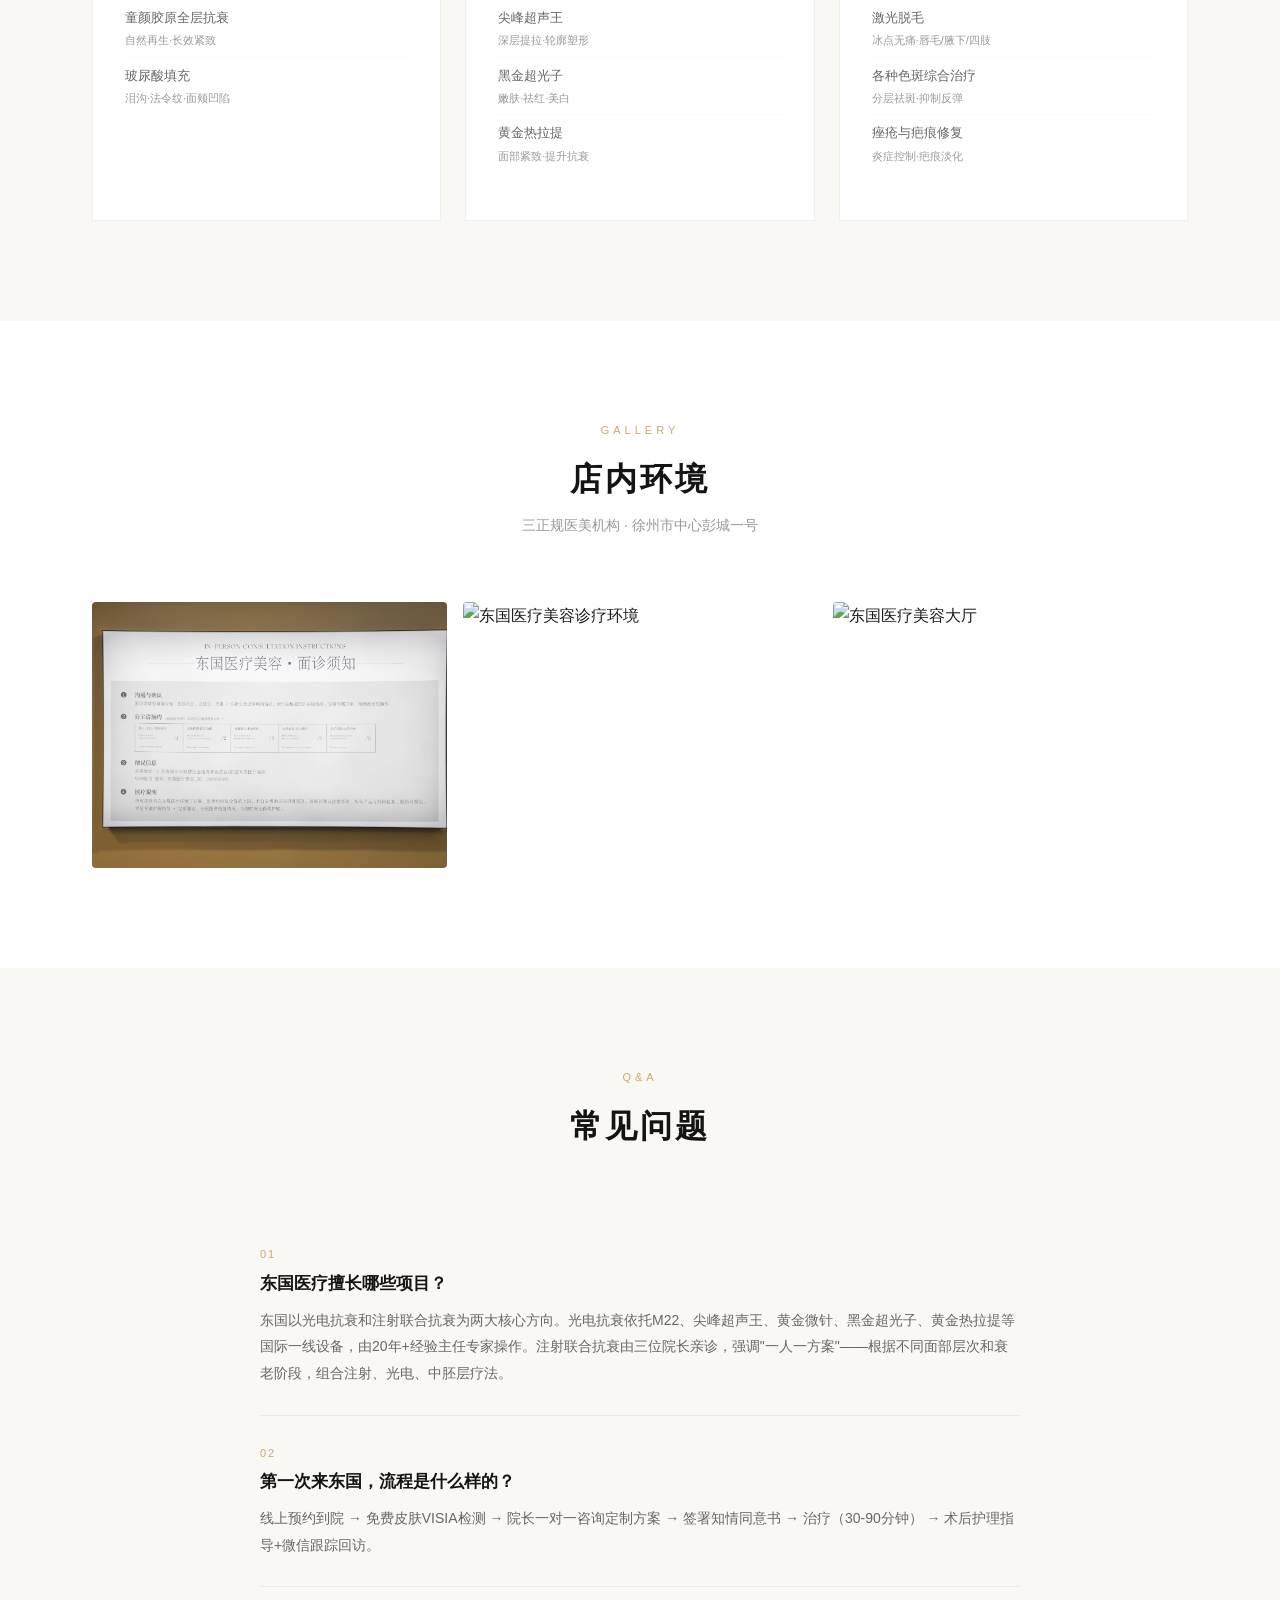
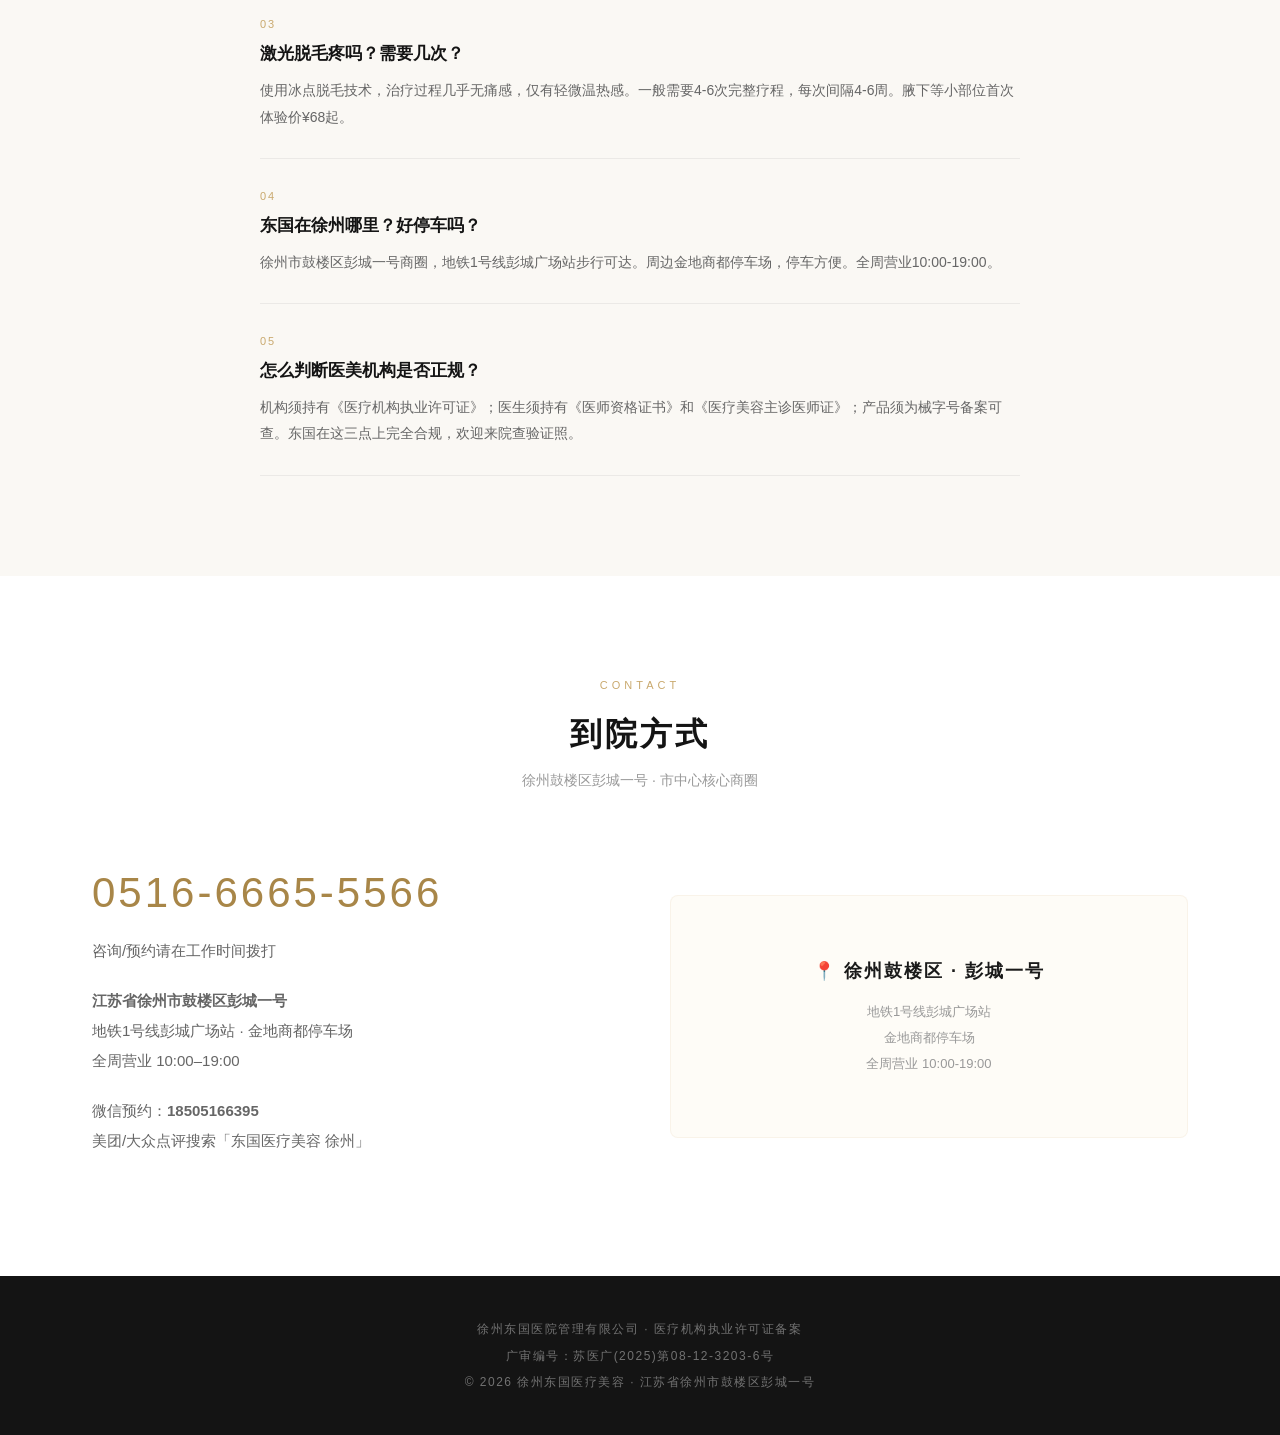
==== commit bf3a7023: "final v2" ====
--- a/index.html
+++ b/index.html
@@ -1,530 +1,397 @@
-<!DOCTYPE html>
-<html lang="zh-CN">
-<head>
-<meta charset="UTF-8">
-<meta name="baidu-site-verification" content="codeva-jEke8VvqGG" />
-<meta name="google-site-verification" content="googleb7f816bebafecb1c" />
-<meta name="viewport" content="width=device-width, initial-scale=1.0">
-<title>徐州东国医疗美容 — 让专业回归医疗，让美丽安心落地</title>
-<meta name="description" content="徐州东国医疗美容坐落于徐州市中心彭城一号，全员医护持证上岗，三正规医美机构。主营注射抗衰、光电抗衰、皮肤美容。累计服务10,000+客户。让专业回归医疗，让美丽安心落地。">
-<meta name="keywords" content="徐州医美,徐州东国医疗美容,徐州水光针,徐州脱毛,徐州面部抗衰,徐州医疗美容,彭城一号医美,徐州光子嫩肤,徐州黄金微针,徐州祛斑">
-
-<!-- Open Graph -->
-<meta property="og:title" content="徐州东国医疗美容 — 让专业回归医疗，让美丽安心落地">
-<meta property="og:description" content="三位院长亲诊，让专业回归医疗让美丽安心落地。徐州彭城一号，10万+客户信赖。">
-<meta property="og:type" content="website">
-<meta property="og:locale" content="zh_CN">
-
-<!-- Schema.org Structured Data -->
-<script type="application/ld+json">
-{
-  "@context": "https://schema.org",
-  "@type": "MedicalBusiness",
-  "name": "徐州东国医疗美容",
-  "alternateName": ["东国医疗美容", "Dongkook Medical Aesthetics"],
-  "description": "徐州东国医疗美容是徐州市鼓楼区彭城一号的老牌医美机构。全员医护持证上岗，三正规资质认证，配备M22/尖峰超声王/黄金微针/黑金超光子等一线仪器，24小时透明监控药品溯源。累计服务10,000+客户。让专业回归医疗，让美丽安心落地。",
-  "url": "https://www.dongguomed.com",
-  "telephone": "+86-516-66655566",
-  "address": {
-    "@type": "PostalAddress",
-    "streetAddress": "彭城一号",
-    "addressLocality": "徐州市",
-    "addressRegion": "鼓楼区",
-    "addressCountry": "CN"
-  },
-  "geo": {
-    "@type": "GeoCoordinates",
-    "latitude": "34.2698",
-    "longitude": "117.1853"
-  },
-  "openingHoursSpecification": [
-    { "@type": "OpeningHoursSpecification", "dayOfWeek": ["Monday","Tuesday","Wednesday","Thursday","Friday","Saturday","Sunday"], "opens": "10:00", "closes": "19:00" }
-  ],
-  "aggregateRating": {
-    "@type": "AggregateRating",
-    "ratingValue": "4.2",
-    "bestRating": "5",
-    "ratingCount": "10000",
-    "reviewAspect": "效果"
-  },
-  "areaServed": { "@type": "City", "name": "徐州" },
-  "priceRange": "¥68 - ¥15,800",
-  "foundingDate": "2021-03-08",
-  "knowsAbout": ["水光针","中胚层疗法","面部抗衰","激光脱毛","光子嫩肤","黄金微针","祛斑","M22","尖峰超声王","黑金超光子","黄金热拉提","玻尿酸填充"],
-  "employee": [
-    {
-      "@type": "Physician",
-      "name": "荣欣",
-      "jobTitle": "院长",
-      "medicalSpecialty": "面部轮廓综合塑形",
-      "description": "主治医师，擅长面部轮廓综合塑形、轻薄脸与幼态脸塑造、眼周/口周多维定制年轻化、童颜结合胶原全层抗衰。"
-    },
-    {
-      "@type": "Physician",
-      "name": "卓冬山",
-      "jobTitle": "院长",
-      "medicalSpecialty": "面部抗衰老与皮肤综合治疗",
-      "description": "主治医师，擅长综合性面部抗衰老紧肤除皱疗法、各种色斑治疗、痤疮和疤痕修复治疗、敏感性皮肤综合治疗。"
-    },
-    {
-      "@type": "Physician",
-      "name": "闫峰",
-      "jobTitle": "院长",
-      "medicalSpecialty": "面部精雕与轮廓提升",
-      "description": "副主任医师，擅长面部精雕注射、面部轮廓提升、面部年轻化项目综合治疗、眼/口周美学抗衰注射。"
-    }
-  ],
-  "makesOffer": [
-    { "@type": "Offer", "itemOffered": { "@type": "MedicalProcedure", "name": "东国水光针" }, "price": "699", "priceCurrency": "CNY" },
-    { "@type": "Offer", "itemOffered": { "@type": "MedicalProcedure", "name": "M22光子嫩肤" }, "price": "680", "priceCurrency": "CNY" },
-    { "@type": "Offer", "itemOffered": { "@type": "MedicalProcedure", "name": "激光脱毛" }, "price": "68", "priceCurrency": "CNY" },
-    { "@type": "Offer", "itemOffered": { "@type": "MedicalProcedure", "name": "超皮秒祛斑" }, "price": "4580", "priceCurrency": "CNY" },
-    { "@type": "Offer", "itemOffered": { "@type": "MedicalProcedure", "name": "玻尿酸填充" }, "price": "3980", "priceCurrency": "CNY" }
-  ]
-}
-</script>
-
-<style>
-/* ====== DESIGN SYSTEM ====== */
-:root{
-  --gold:#C9A96E;--gold-dark:#a88648;--gold-light:#e8d5b0;--gold-bg:#fdfaf4;
-  --dark:#1c1c1c;--white:#FFF;--gray-bg:#f8f7f5;
-  --text:#2d2d2d;--text-soft:#6e6e6e;--text-light:#999;
-  --border:rgba(0,0,0,.06);
-  --card-radius:20px;--btn-radius:50px;
-  --shadow:0 1px 2px rgba(0,0,0,.03),0 4px 16px rgba(0,0,0,.04);
-  --shadow-hover:0 4px 8px rgba(0,0,0,.04),0 12px 36px rgba(0,0,0,.08);
-  --transition:.35s cubic-bezier(.4,0,.2,1);
-}
-
-*{margin:0;padding:0;box-sizing:border-box}
-html{scroll-behavior:smooth}
-
-body{
-  font-family:"PingFang SC","Noto Sans SC","Microsoft YaHei",-apple-system,sans-serif;
-  color:var(--text);background:var(--white);line-height:1.7;
-  -webkit-font-smoothing:antialiased;
-}
-.container{max-width:1120px;margin:0 auto;padding:0 28px}
-
-/* ====== Shared: sections, titles, cards ====== */
-section{padding:80px 0}
-section.bg-warm{background:var(--gray-bg)}
-.section-label{text-align:center;font-size:10px;letter-spacing:6px;text-transform:uppercase;color:var(--gold);margin-bottom:16px}
-.section-title{text-align:center;margin-bottom:60px}
-.section-title h2{font-size:32px;font-weight:400;letter-spacing:5px;color:var(--dark)}
-.section-title p{color:var(--text-light);font-size:14px;margin-top:10px;letter-spacing:1px}
-.section-title::after{content:'';display:block;width:36px;height:2px;background:var(--gold);margin:18px auto 0;opacity:.5}
-
-/* All cards share this */
-.card{
-  background:var(--white);border:1px solid var(--border);border-radius:var(--card-radius);
-  transition:var(--transition);position:relative;overflow:hidden;
-}
-.card::after{
-  content:'';position:absolute;top:0;left:30%;right:30%;height:3px;
-  background:linear-gradient(90deg,transparent,var(--gold-light),transparent);
-  border-radius:0 0 3px 3px;transition:var(--transition);opacity:.5;
-}
-.card:hover{border-color:var(--gold-light);box-shadow:var(--shadow-hover);transform:translateY(-2px)}
-.card:hover::after{opacity:1;background:linear-gradient(90deg,transparent,var(--gold),transparent)}
-
-/* ====== Hero ====== */
-.hero{
-  background:var(--dark);color:white;padding:130px 0 110px;
-  text-align:center;position:relative;overflow:hidden;
-}
-.hero::before{
-  content:'';position:absolute;inset:0;
-  background:radial-gradient(ellipse 80% 50% at 50% 0%,rgba(201,169,110,.08) 0%,transparent 60%);
-}
-.hero .container{position:relative;z-index:1}
-.hero .brand-en{
-  display:inline-block;font-size:11px;letter-spacing:10px;text-transform:uppercase;
-  color:var(--gold);border:1px solid rgba(201,169,110,.2);padding:8px 28px;
-  border-radius:var(--btn-radius);margin-bottom:36px;
-}
-.hero h1{font-size:56px;font-weight:300;letter-spacing:8px;margin-bottom:20px;line-height:1.2}
-.hero h1 span{color:var(--gold)}
-.hero .subtitle{font-size:20px;color:rgba(255,255,255,.4);font-weight:300;letter-spacing:3px;margin-bottom:48px}
-.hero .badges{display:flex;justify-content:center;gap:14px;flex-wrap:wrap}
-.hero .badge{
-  background:rgba(255,255,255,.025);border:1px solid rgba(255,255,255,.06);
-  border-radius:var(--btn-radius);padding:10px 24px;font-size:12px;
-  color:rgba(255,255,255,.55);letter-spacing:2px;
-}
-
-/* ====== Nav ====== */
-nav{
-  background:rgba(255,255,255,.88);backdrop-filter:blur(20px);
-  -webkit-backdrop-filter:blur(20px);border-bottom:1px solid var(--border);
-  position:sticky;top:0;z-index:100;
-}
-nav .container{display:flex;justify-content:center;gap:36px}
-nav a{text-decoration:none;color:var(--text-soft);padding:18px 0;font-size:13px;letter-spacing:2px;transition:color .2s}
-nav a:hover{color:var(--gold-dark)}
-
-/* ====== About ====== */
-.about-grid{display:grid;grid-template-columns:1fr 1fr;gap:64px;align-items:start}
-.about-text h3{font-size:15px;font-weight:600;letter-spacing:2px;color:var(--dark);margin-bottom:14px}
-.about-text h3::before{content:'';display:inline-block;width:24px;height:2px;background:var(--gold);margin-right:12px;vertical-align:middle}
-.about-text p{color:var(--text-soft);margin-bottom:10px;font-size:14px;line-height:1.9}
-.about-stats{display:grid;grid-template-columns:1fr 1fr;gap:14px}
-.stat-card{padding:32px 20px;text-align:center}
-.stat-card .number{font-size:40px;font-weight:300;color:var(--gold-dark);line-height:1}
-.stat-card .label{font-size:12px;color:var(--text-light);margin-top:8px;letter-spacing:1px}
-
-/* ====== Doctors ====== */
-.doctor-grid{display:grid;grid-template-columns:repeat(3,1fr);gap:24px}
-.doctor-card{padding:44px 28px 36px;text-align:center}
-.doctor-card .doc-num{position:absolute;top:10px;right:18px;font-size:52px;font-weight:200;color:rgba(201,169,110,.06);line-height:1;pointer-events:none}
-.doctor-avatar{
-  width:96px;height:96px;border-radius:50%;
-  background:linear-gradient(135deg,var(--gold-bg),#f3ecd8);
-  margin:0 auto 22px;display:flex;align-items:center;justify-content:center;
-  font-size:32px;color:var(--gold-dark);font-weight:300;position:relative;z-index:1
-}
-.doctor-card h3{font-size:19px;font-weight:500;letter-spacing:2px;position:relative;z-index:1}
-.doctor-card .title{font-size:11px;color:var(--gold);letter-spacing:2px;margin:6px 0 16px;text-transform:uppercase}
-.doctor-card .specialty{text-align:left;font-size:13px;color:var(--text-soft);line-height:2.2;position:relative;z-index:1}
-.doctor-card .specialty li{list-style:none}
-.doctor-card .specialty li::before{content:'— ';color:var(--gold-light);font-size:10px}
-
-/* ====== Services ====== */
-.category-grid{display:grid;grid-template-columns:repeat(3,1fr);gap:24px}
-.category-card{padding:44px 30px}
-.category-card::before{content:'';position:absolute;bottom:-40px;right:-40px;width:140px;height:140px;background:radial-gradient(circle,rgba(201,169,110,.04) 0%,transparent 70%);pointer-events:none}
-.category-card .cat-icon{
-  width:60px;height:60px;border-radius:16px;
-  background:linear-gradient(135deg,var(--gold-bg),#f8f0e0);
-  display:flex;align-items:center;justify-content:center;
-  font-size:28px;margin-bottom:24px;position:relative;z-index:1
-}
-.category-card h3{font-size:20px;font-weight:500;letter-spacing:2px;margin-bottom:10px;position:relative;z-index:1}
-.category-card .cat-desc{font-size:13px;color:var(--text-light);line-height:1.8;margin-bottom:24px;padding-bottom:24px;border-bottom:1px solid var(--border);position:relative;z-index:1}
-.cat-items{list-style:none;position:relative;z-index:1}
-.cat-items li{font-size:13px;padding:8px 0;border-bottom:1px solid rgba(0,0,0,.02);transition:all .2s}
-.cat-items li:last-child{border-bottom:none}
-.cat-items li:hover{color:var(--gold-dark);padding-left:4px}
-.cat-items li span{display:block;font-size:11px;color:var(--text-light);margin-top:2px}
-
-/* ====== Services ====== */
-.category-grid{display:grid;grid-template-columns:repeat(3,1fr);gap:24px}
-.category-card{padding:44px 30px}
-.category-card .cat-icon{
-  width:60px;height:60px;border-radius:16px;
-  background:linear-gradient(135deg,var(--gold-bg),#f8f0e0);
-  display:flex;align-items:center;justify-content:center;
-  font-size:28px;margin-bottom:24px;
-}
-.category-card h3{font-size:20px;font-weight:500;letter-spacing:2px;margin-bottom:10px}
-.category-card .cat-desc{font-size:13px;color:var(--text-light);line-height:1.8;margin-bottom:24px;padding-bottom:24px;border-bottom:1px solid var(--border)}
-.cat-items{list-style:none}
-.cat-items li{font-size:13px;padding:8px 0;border-bottom:1px solid rgba(0,0,0,.02);transition:all .2s}
-.cat-items li:last-child{border-bottom:none}
-.cat-items li:hover{color:var(--gold-dark);padding-left:4px}
-.cat-items li span{display:block;font-size:11px;color:var(--text-light);margin-top:2px}
-
-/* ====== Gallery ====== */
-.gallery-grid{display:grid;grid-template-columns:repeat(3,1fr);gap:18px}
-.gallery-item{border-radius:var(--card-radius);overflow:hidden;aspect-ratio:4/3;position:relative}
-.gallery-item::after{content:'';position:absolute;inset:0;background:linear-gradient(180deg,transparent 60%,rgba(0,0,0,.15));opacity:0;transition:opacity .4s}
-.gallery-item:hover::after{opacity:1}
-.gallery-item img{width:100%;height:100%;object-fit:cover;transition:transform .6s}
-.gallery-item:hover img{transform:scale(1.05)}
-
-/* ====== FAQ ====== */
-.faq-list{max-width:760px;margin:0 auto}
-.faq-item{border-bottom:1px solid var(--border);padding:30px 0;transition:padding .25s;position:relative}
-.faq-item::before{content:'';position:absolute;left:-16px;top:36px;width:5px;height:5px;border-radius:50%;background:var(--gold);opacity:0;transition:all .25s}
-.faq-item:hover{padding-left:12px}
-.faq-item:hover::before{opacity:1}
-.faq-item h3{font-size:16px;font-weight:500;color:var(--dark);margin-bottom:8px}
-.faq-item h3 .q-num{color:var(--gold);font-weight:300;margin-right:12px;font-size:14px}
-.faq-item p{color:var(--text-soft);font-size:14px;line-height:1.9}
-
-/* ====== Contact ====== */
-.contact-grid{display:grid;grid-template-columns:1fr 1fr;gap:56px}
-.contact-info h3{font-size:18px;font-weight:500;letter-spacing:2px;margin-bottom:24px}
-.contact-info .info-row{display:flex;align-items:flex-start;gap:14px;margin-bottom:20px;font-size:14px}
-.contact-info .info-row .icon{font-size:20px;min-width:28px}
-.contact-info .phone{font-size:36px;color:var(--gold-dark);font-weight:300;letter-spacing:4px}
-.contact-map{
-  background:linear-gradient(145deg,var(--gold-bg),#faf6ed);
-  border-radius:var(--card-radius);padding:52px 36px;text-align:center;
-  display:flex;flex-direction:column;justify-content:center;
-  border:1px solid rgba(201,169,110,.1);
-  position:relative;overflow:hidden;
-}
-.contact-map::before{content:'';position:absolute;top:-40px;right:-40px;width:140px;height:140px;border-radius:50%;border:1px solid rgba(201,169,110,.1);pointer-events:none}
-.contact-map .address{font-size:16px;font-weight:500;letter-spacing:1px;position:relative;z-index:1}
-.contact-map .hours{font-size:13px;color:var(--text-light);line-height:2;margin-top:8px;position:relative;z-index:1}
-
-/* ====== Footer ====== */
-footer{
-  background:var(--dark);color:rgba(255,255,255,.35);
-  padding:40px 0;text-align:center;font-size:12px;letter-spacing:1.5px;
-}
-footer a{color:var(--gold);text-decoration:none}
-
-/* ====== Responsive ====== */
-@media(max-width:768px){
-  .hero{padding:80px 0 64px}
-  .hero h1{font-size:30px;letter-spacing:4px}
-  .hero .subtitle{font-size:15px}
-  .about-grid,.contact-grid{grid-template-columns:1fr;gap:36px}
-  .doctor-grid,.category-grid,.gallery-grid{grid-template-columns:1fr;gap:14px}
-  .about-stats{grid-template-columns:1fr 1fr}
-  nav .container{gap:18px;overflow-x:auto;justify-content:flex-start}
-  nav a{font-size:11px;letter-spacing:1px;white-space:nowrap}
-  section{padding:64px 0}
-}
-</style>
-</head>
-<body>
-
-<header class="hero">
-  <div class="container">
-    <div class="brand-en">Dongkook Medical Aesthetics</div>
-    <h1>徐州<span>东国</span>医疗美容</h1>
-    <p class="subtitle">让专业回归医疗，让美丽安心落地</p>
-    <div class="badges">
-      <span class="badge">三正规医美机构</span>
-      <span class="badge">全员医护持证上岗</span>
-      <span class="badge">三位院长亲诊</span>
-      <span class="badge">10,000+客户信赖</span>
-    </div>
-  </div>
-</header>
-
-<nav>
-  <div class="container">
-    <a href="#about">关于东国</a>
-    <a href="#doctors">医师团队</a>
-    <a href="#services">主营项目</a>
-    <a href="#gallery">店内环境</a>
-    <a href="#faq">常见问题</a>
-    <a href="#contact">到院方式</a>
-  </div>
-</nav>
-
-<!-- ============ 关于我们 ============ -->
-<section id="about" class="bg-warm">
-  <div class="container">
-    <div class="section-title">
-      <div class="section-label">About</div>
-      <h2>关于东国</h2>
-      <p>医疗本质 · 专业立院 · 徐州彭城一号</p>
-    </div>
-    <div class="about-grid">
-      <div class="about-text">
-        <h3>医疗本质，专业立院</h3>
-        <p>东国医疗美容，坐落于徐州市中心彭城一号，是一家深耕医美行业的老牌机构。自创立以来，我们始终坚守<strong>"医疗本质"</strong>初心，以专业立院，以口碑立足，累计服务超过 <strong>10,000名</strong> 皮肤管理及抗衰需求的客户，赢得了消费者的长期认可。</p>
-        <h3>全员医护，专家坐诊</h3>
-        <p>区别于市场上非专业运营模式，东国医疗美容坚持医疗纯粹性——<strong>机构全员均为医护人员，全员持证上岗</strong>。我们拥有多名主任级别、从业超过<strong>20年</strong>的资深皮肤科专家常年坐诊，确保每一位客户都能获得真正意义上的专业诊疗服务。</p>
-        <h3>三正规保障，安心之选</h3>
-        <p>作为徐州市<strong>"三正规"医美机构</strong>，我们深知安全是医美的生命线。机构配备 <strong>M22、尖峰超声王、黄金微针、黑金超光子、黄金热拉提</strong> 等国际一线品质仪器，设备一应俱全。更重要的是，我们建立了<strong>24小时透明监控系统</strong>，实施可视化配药流程，<strong>每一支药品均可溯源查证</strong>，严守医疗正品底线，让美丽有迹可循。</p>
-      </div>
-      <div class="about-stats">
-        <div class="stat-card"><div class="number">10,000<span style="font-size:14px">+</span></div><div class="label">累计服务客户</div></div>
-        <div class="stat-card"><div class="number">全员<span style="font-size:14px">持证</span></div><div class="label">医护人员上岗</div></div>
-        <div class="stat-card"><div class="number">20<span style="font-size:14px">年+</span></div><div class="label">资深专家经验</div></div>
-        <div class="stat-card"><div class="number">24<span style="font-size:14px">h</span></div><div class="label">透明监控溯源</div></div>
-      </div>
-    </div>
-  </div>
-</section>
-
-<!-- ============ 医师团队 ============ -->
-<section id="doctors">
-  <div class="container">
-    <div class="section-title">
-      <div class="section-label">Team</div>
-      <h2>医师团队</h2>
-      <p>三位院长 · 均持有医师资格证 · 临床经验丰富</p>
-    </div>
-    <div class="doctor-grid">
-      <div class="doctor-card card">
-        <div class="doc-num">01</div>
-        <div class="doctor-avatar">荣</div>
-        <h3>荣欣 院长</h3>
-        <p class="title">主治医师</p>
-        <ul class="specialty">
-          <li>面部轮廓综合塑形</li>
-          <li>轻薄脸与幼态脸塑造</li>
-          <li>眼周/口周多维定制年轻化</li>
-          <li>童颜结合胶原全层抗衰</li>
-        </ul>
-      </div>
-      <div class="doctor-card card">
-        <div class="doc-num">02</div>
-        <div class="doctor-avatar">卓</div>
-        <h3>卓冬山 院长</h3>
-        <p class="title">主治医师</p>
-        <ul class="specialty">
-          <li>综合性面部抗衰老紧肤除皱</li>
-          <li>各种色斑治疗</li>
-          <li>痤疮和疤痕修复治疗</li>
-          <li>敏感性皮肤综合治疗</li>
-        </ul>
-      </div>
-      <div class="doctor-card card">
-        <div class="doc-num">03</div>
-        <div class="doctor-avatar">闫</div>
-        <h3>闫峰 院长</h3>
-        <p class="title">副主任医师</p>
-        <ul class="specialty">
-          <li>面部精雕注射</li>
-          <li>面部轮廓提升</li>
-          <li>面部年轻化项目综合治疗</li>
-          <li>眼/口周美学抗衰注射</li>
-        </ul>
-      </div>
-    </div>
-  </div>
-</section>
-
-<!-- ============ 主营项目 ============ -->
-<section id="services" class="bg-warm">
-  <div class="container">
-    <div class="section-title">
-      <div class="section-label">Services</div>
-      <h2>主营项目</h2>
-      <p>三位院长亲诊 · 一人一方案 · 拒绝流水线</p>
-    </div>
-
-    <div class="category-grid">
-      <!-- 注射抗衰 -->
-      <div class="category-card card">
-        <div class="cat-icon">💉</div>
-        <h3>注射抗衰</h3>
-        <p class="cat-desc">通过精准注射技术，实现面部轮廓塑形、皱纹填充与年轻化提升。三位院长均擅长注射领域，根据个人面部特征定制方案。</p>
-        <ul class="cat-items">
-          <li>面部精雕注射 <span>轮廓提升·幼态脸塑造</span></li>
-          <li>眼周/口周美学抗衰注射 <span>多维定制年轻化</span></li>
-          <li>童颜结合胶原全层抗衰 <span>自然再生·长效紧致</span></li>
-          <li>玻尿酸填充 <span>泪沟·法令纹·面颊凹陷</span></li>
-          <li>综合性面部抗衰老紧肤除皱 <span>联合疗法</span></li>
-        </ul>
-      </div>
-
-      <!-- 光电抗衰 -->
-      <div class="category-card card">
-        <div class="cat-icon">⚡</div>
-        <h3>光电抗衰</h3>
-        <p class="cat-desc">配备 M22、尖峰超声王、黄金微针、黑金超光子、黄金热拉提等国际一线光电仪器，以物理能量源实现无创/微创抗衰紧致。</p>
-        <ul class="cat-items">
-          <li>M22 光子嫩肤 <span>淡斑·提亮·修复</span></li>
-          <li>黄金微针 <span>毛孔·痘坑·紧致</span></li>
-          <li>尖峰超声王 <span>深层提拉·轮廓塑形</span></li>
-          <li>黑金超光子 <span>嫩肤·祛红·美白</span></li>
-          <li>黄金热拉提 <span>面部紧致·提升抗衰</span></li>
-          <li>超皮秒祛斑 <span>黄褐斑·雀斑·肤色不均</span></li>
-        </ul>
-      </div>
-
-      <!-- 皮肤美容 -->
-      <div class="category-card card">
-        <div class="cat-icon">✨</div>
-        <h3>皮肤美容</h3>
-        <p class="cat-desc">从水光中胚层疗法到问题皮肤综合管理，覆盖补水、美白、祛斑、脱毛、修复等全维度皮肤需求。东国水光系列为核心特色。</p>
-        <ul class="cat-items">
-          <li>东国水光针 <span>中胚层疗法·深层补水</span></li>
-          <li>丝丽715 + 英诺小棕瓶组合 <span>高端水光套餐</span></li>
-          <li>激光脱毛 <span>冰点无痛·唇毛/腋下/四肢</span></li>
-          <li>各种色斑综合治疗 <span>分层祛斑·抑制反弹</span></li>
-          <li>痤疮与疤痕修复 <span>炎症控制·疤痕淡化</span></li>
-          <li>敏感性皮肤综合治疗 <span>屏障修复·退红舒敏</span></li>
-        </ul>
-      </div>
-    </div>
-  </div>
-</section>
-
-<!-- ============ 店内环境 ============ -->
-<section id="gallery">
-  <div class="container">
-    <div class="section-title">
-      <div class="section-label">Gallery</div>
-      <h2>店内环境</h2>
-      <p>三正规医美机构 · 徐州市中心彭城一号</p>
-    </div>
-    <div class="gallery-grid">
-      <div class="gallery-item">
-        <img src="images/env-01.jpg" alt="东国医疗美容店内环境" loading="lazy" width="600" height="400">
-      </div>
-      <div class="gallery-item">
-        <img src="images/env-02.jpg" alt="东国医疗美容诊疗环境" loading="lazy" width="600" height="400">
-      </div>
-      <div class="gallery-item">
-        <img src="images/env-03.jpg" alt="东国医疗美容前台大厅" loading="lazy" width="600" height="400">
-      </div>
-    </div>
-  </div>
-</section>
-
-<!-- ============ FAQ ============ -->
-<section id="faq">
-  <div class="container">
-    <div class="section-title">
-      <h2>常见问题</h2>
-      <p>您关心的，我们都解答</p>
-    </div>
-    <div class="faq-list">
-      <div class="faq-item">
-        <h3><span class="q-num">01</span>东国医疗擅长哪些项目？</h3>
-        <p>东国以<strong>光电抗衰</strong>和<strong>注射联合抗衰</strong>为两大核心方向。光电抗衰依托 M22、尖峰超声王、黄金微针、黑金超光子、黄金热拉提等国际一线设备，由20年+经验主任专家操作，从浅层嫩肤到深层提拉覆盖全层次需求。注射联合抗衰由三位院长亲诊，擅长面部轮廓综合塑形、眼/口周多维定制年轻化、童颜胶原全层抗衰，强调"一人一方案"的精准联合治疗——不是单一产品堆砌，而是根据不同面部层次和衰老阶段，组合注射、光电、中胚层疗法，实现自然和谐的年轻化效果。</p>
-      </div>
-      <div class="faq-item">
-        <h3><span class="q-num">02</span>第一次来东国，流程是什么样的？</h3>
-        <p>① 线上预约到院时间 → ② 到院后免费皮肤检测（VISIA专业分析） → ③ 院长一对一咨询，定制个性化方案 → ④ 签署知情同意书 → ⑤ 治疗（全程约30-90分钟） → ⑥ 术后护理指导 + 加微信跟踪回访。</p>
-      </div>
-      <div class="faq-item">
-        <h3><span class="q-num">03</span>激光脱毛疼吗？需要几次？</h3>
-        <p>我们使用冰点脱毛技术，治疗过程几乎无痛感，仅有轻微温热感。一般需要4-6次为一个完整疗程，每次间隔4-6周。腋下等小部位首次体验价¥68起。脱毛后建议配合术后修复产品，避免高温环境和日晒。</p>
-      </div>
-      <div class="faq-item">
-        <h3><span class="q-num">04</span>东国在徐州哪里？好停车吗？</h3>
-        <p>地址在徐州市鼓楼区彭城一号商圈，位于市中心核心地段。地铁1号线彭城广场站步行可达。周边有金地商都停车场，停车方便。营业时间：全周营业 10:00-19:00。</p>
-      </div>
-      <div class="faq-item">
-        <h3><span class="q-num">05</span>做医美怎么判断机构是否正规？</h3>
-        <p>认准三点：① 机构必须持有《医疗机构执业许可证》；② 操作医生须持有《医师资格证书》和《医疗美容主诊医师证》；③ 使用的产品必须是械字号备案可查的。东国在这三点上完全合规，欢迎来院查验证照。</p>
-      </div>
-    </div>
-  </div>
-</section>
-
-<!-- ============ 到院方式 ============ -->
-<section id="contact">
-  <div class="container">
-    <div class="section-title">
-      <h2>到院方式</h2>
-      <p>徐州鼓楼区彭城一号 · 市中心核心商圈</p>
-    </div>
-    <div class="contact-grid">
-      <div class="contact-info">
-        <h3>联系我们</h3>
-        <div class="info-row"><span class="icon">📞</span><div><div class="phone">0516-6665-5566</div><span style="color:var(--text-light);font-size:13px">咨询/预约请在工作时间拨打</span></div></div>
-        <div class="info-row"><span class="icon">📍</span><div><strong>江苏省徐州市鼓楼区彭城一号</strong><br><span style="color:var(--text-light);font-size:13px">地铁1号线彭城广场站 | 金地商都停车场</span></div></div>
-        <div class="info-row"><span class="icon">🕐</span><div><strong>营业时间</strong><br><span style="color:var(--text-light);font-size:13px">全周营业 10:00–19:00</span></div></div>
-        <div class="info-row"><span class="icon">💬</span><div><strong>在线预约</strong><br><span style="color:var(--text-light);font-size:13px">添加微信：<strong style="color:var(--accent)">18505166395</strong><br>或直接拨打上方电话预约</span></div></div>
-      </div>
-      <div class="contact-map">
-        <div class="address">📍 徐州鼓楼区彭城一号</div>
-        <div class="hours">地铁1号线 · 彭城广场站<br>金地商都停车场<br><br><strong>0516-6665-5566</strong><br><br>全周营业 10:00-19:00</div>
-      </div>
-    </div>
-  </div>
-</section>
-
-<footer>
-  <div class="container">
-    <p>徐州东国医院管理有限公司 · 医疗机构执业许可证备案</p>
-    <p style="margin-top:4px">广审编号：苏医广(2025)第08-12-3203-6号</p>
-    <p style="margin-top:4px">© 2026 徐州东国医疗美容 · 地址：江苏省徐州市鼓楼区彭城一号</p>
-  </div>
-</footer>
-
-</body>
-</html>
+<!DOCTYPE html>
+<html lang="zh-CN">
+<head>
+<meta charset="UTF-8">
+<meta name="google-site-verification" content="googleb7f816bebafecb1c" />
+<meta name="baidu-site-verification" content="codeva-jEke8VvqGG" />
+<meta name="viewport" content="width=device-width, initial-scale=1.0">
+<title>徐州东国医疗美容官网 — 让专业回归医疗，让美丽安心落地</title>
+<meta name="description" content="徐州东国医疗美容坐落于徐州市中心彭城一号，全员医护持证上岗，三正规医美机构。主营注射抗衰、光电抗衰、皮肤美容。累计服务10,000+客户。让专业回归医疗，让美丽安心落地。">
+<meta name="keywords" content="徐州医美,徐州东国医疗美容,徐州水光针,徐州脱毛,徐州面部抗衰,徐州医疗美容,彭城一号医美">
+<meta property="og:title" content="徐州东国医疗美容官网">
+<meta property="og:description" content="三位院长亲诊。徐州彭城一号。让专业回归医疗，让美丽安心落地。">
+<meta property="og:type" content="website">
+<meta property="og:locale" content="zh_CN">
+<script type="application/ld+json">
+{
+  "@context":"https://schema.org","@type":"MedicalBusiness",
+  "name":"徐州东国医疗美容","alternateName":["东国医疗美容"],
+  "description":"徐州东国医疗美容是徐州市鼓楼区彭城一号的老牌医美机构。全员医护持证上岗，三正规资质认证，配备M22/尖峰超声王/黄金微针/黑金超光子等一线仪器，24小时透明监控药品溯源。累计服务10,000+客户。让专业回归医疗，让美丽安心落地。",
+  "url":"https://dongguomed.com","telephone":"+86-516-66655556",
+  "address":{"@type":"PostalAddress","streetAddress":"彭城一号","addressLocality":"徐州市","addressRegion":"鼓楼区","addressCountry":"CN"},
+  "geo":{"@type":"GeoCoordinates","latitude":"34.2698","longitude":"117.1853"},
+  "openingHoursSpecification":[{"@type":"OpeningHoursSpecification","dayOfWeek":["Monday","Tuesday","Wednesday","Thursday","Friday","Saturday","Sunday"],"opens":"10:00","closes":"19:00"}],
+  "aggregateRating":{"@type":"AggregateRating","ratingValue":"4.2","bestRating":"5","ratingCount":"10000","reviewAspect":"效果"},
+  "areaServed":{"@type":"City","name":"徐州"},
+  "priceRange":"¥68 - ¥15,800","foundingDate":"2021-03-08",
+  "knowsAbout":["水光针","中胚层疗法","面部抗衰","激光脱毛","光子嫩肤","黄金微针","祛斑","M22","尖峰超声王","黑金超光子","黄金热拉提","玻尿酸填充"],
+  "employee":[
+    {"@type":"Physician","name":"荣欣","jobTitle":"院长","medicalSpecialty":"面部轮廓综合塑形","description":"主治医师，擅长面部轮廓综合塑形、轻薄脸与幼态脸塑造、眼周/口周多维定制年轻化、童颜结合胶原全层抗衰。"},
+    {"@type":"Physician","name":"卓冬山","jobTitle":"院长","medicalSpecialty":"面部抗衰老与皮肤综合治疗","description":"主治医师，擅长综合性面部抗衰老紧肤除皱疗法、各种色斑治疗、痤疮和疤痕修复治疗、敏感性皮肤综合治疗。"},
+    {"@type":"Physician","name":"闫峰","jobTitle":"院长","medicalSpecialty":"面部精雕与轮廓提升","description":"副主任医师，擅长面部精雕注射、面部轮廓提升、面部年轻化项目综合治疗、眼/口周美学抗衰注射。"}
+  ],
+  "makesOffer":[
+    {"@type":"Offer","itemOffered":{"@type":"MedicalProcedure","name":"东国水光针"},"price":"699","priceCurrency":"CNY"},
+    {"@type":"Offer","itemOffered":{"@type":"MedicalProcedure","name":"M22光子嫩肤"},"price":"680","priceCurrency":"CNY"},
+    {"@type":"Offer","itemOffered":{"@type":"MedicalProcedure","name":"激光脱毛"},"price":"68","priceCurrency":"CNY"}
+  ]
+}
+</script>
+
+<style>
+:root{
+  --gold:#C9A96E;--gold-dark:#a88648;--gold-light:#f0e4d0;--gold-bg:#fefcf7;
+  --dark:#141414;--white:#FFF;--warm:#faf8f4;
+  --text:#1a1a1a;--text-soft:#666;--text-light:#999;
+  --border:rgba(0,0,0,.06);
+}
+*{margin:0;padding:0;box-sizing:border-box}
+html{scroll-behavior:smooth}
+body{
+  font-family:"PingFang SC","Noto Sans SC","Microsoft YaHei",sans-serif;
+  color:var(--text);background:var(--white);line-height:1.7;
+  -webkit-font-smoothing:antialiased;
+}
+.container{max-width:1160px;margin:0 auto;padding:0 32px}
+
+/* ====== NAV ====== */
+nav{
+  position:fixed;top:0;left:0;right:0;z-index:100;
+  background:rgba(255,255,255,.92);backdrop-filter:blur(16px);
+  -webkit-backdrop-filter:blur(16px);
+  border-bottom:1px solid rgba(0,0,0,.04);
+  transition:box-shadow .3s;
+}
+nav.scrolled{box-shadow:0 1px 8px rgba(0,0,0,.04)}
+nav .container{display:flex;justify-content:space-between;align-items:center;height:72px}
+nav .logo{font-size:20px;font-weight:600;letter-spacing:2px;color:var(--dark);text-decoration:none}
+nav .logo span{color:var(--gold);font-weight:400}
+nav .links{display:flex;gap:32px}
+nav .links a{text-decoration:none;color:var(--text-soft);font-size:13px;letter-spacing:2px;transition:color .2s}
+nav .links a:hover{color:var(--gold)}
+
+/* ====== HERO ====== */
+.hero{
+  min-height:100vh;display:flex;align-items:center;
+  background:var(--dark);color:white;position:relative;overflow:hidden;
+}
+.hero .hero-bg{position:absolute;inset:0;background:url('images/hero-bg.jpg') center/cover no-repeat;opacity:.3}
+.hero::after{content:'';position:absolute;inset:0;background:linear-gradient(180deg,rgba(20,20,20,.3) 0%,rgba(20,20,20,.6) 100%)}
+.hero .container{position:relative;z-index:1;padding-top:72px;max-width:800px;margin:0 auto;text-align:center}
+.hero h1{font-size:48px;font-weight:700;letter-spacing:6px;line-height:1.5;margin-bottom:16px}
+.hero h1 span{color:var(--gold)}
+.hero .tagline{font-size:20px;font-weight:300;color:rgba(255,255,255,.55);letter-spacing:3px;margin-bottom:56px}
+.hero .badges{display:flex;justify-content:center;gap:32px;flex-wrap:wrap}
+.hero .badge{text-align:center}
+.hero .badge .num{font-size:28px;font-weight:300;color:var(--gold);line-height:1;margin-bottom:6px}
+.hero .badge .lbl{font-size:11px;color:rgba(255,255,255,.35);letter-spacing:2px}
+
+/* ====== SECTIONS ====== */
+section{padding:100px 0}
+section.warm{background:var(--warm)}
+.section-title{text-align:center;margin-bottom:64px}
+.section-title .en{font-size:11px;letter-spacing:4px;text-transform:uppercase;color:var(--gold);margin-bottom:12px}
+.section-title h2{font-size:32px;font-weight:600;letter-spacing:3px;color:var(--dark)}
+.section-title p{color:var(--text-light);font-size:14px;margin-top:8px}
+
+/* ====== ABOUT ====== */
+.about-grid{display:grid;grid-template-columns:1fr 1fr;gap:60px;align-items:center}
+.about-grid img{width:100%;border-radius:8px;display:block}
+.about-grid .text h3{font-size:18px;font-weight:600;color:var(--dark);margin-bottom:16px}
+.about-grid .text p{color:var(--text-soft);font-size:15px;line-height:2;margin-bottom:12px}
+.about-grid .text strong{color:var(--dark)}
+.stats-row{display:grid;grid-template-columns:repeat(4,1fr);gap:20px;margin-top:60px}
+.stats-row .s{text-align:center;padding:28px 16px;border-top:2px solid var(--gold-light);transition:border-color .3s}
+.stats-row .s:hover{border-top-color:var(--gold)}
+.stats-row .s .n{font-size:32px;font-weight:300;color:var(--gold-dark);line-height:1;margin-bottom:6px}
+.stats-row .s .l{font-size:12px;color:var(--text-light);letter-spacing:1px}
+
+/* ====== DOCTORS ====== */
+.doctor-grid{display:grid;grid-template-columns:repeat(3,1fr);gap:36px}
+.doctor-card{text-align:center;padding:40px 24px}
+.doctor-card .avatar{
+  width:110px;height:110px;border-radius:50%;
+  background:linear-gradient(135deg,var(--gold-bg),#f8f0e0);
+  margin:0 auto 24px;display:flex;align-items:center;justify-content:center;
+  font-size:36px;color:var(--gold-dark);font-weight:300;
+  border:2px solid var(--gold-light);
+}
+.doctor-card .name{font-size:22px;font-weight:600;letter-spacing:3px;margin-bottom:4px}
+.doctor-card .role{font-size:12px;color:var(--gold);letter-spacing:2px;margin-bottom:20px}
+.doctor-card ul{list-style:none;text-align:left;max-width:220px;margin:0 auto}
+.doctor-card ul li{font-size:14px;color:var(--text-soft);padding:5px 0;line-height:1.7}
+.doctor-card ul li::before{content:'— ';color:var(--gold-light)}
+
+/* ====== SERVICES ====== */
+.service-grid{display:grid;grid-template-columns:repeat(3,1fr);gap:24px}
+.service-card{
+  background:var(--white);padding:48px 32px;text-align:center;
+  border:1px solid var(--border);transition:all .3s;
+}
+.service-card:hover{border-color:var(--gold);box-shadow:0 8px 30px rgba(0,0,0,.06)}
+.service-card .icon{font-size:40px;margin-bottom:20px}
+.service-card h4{font-size:20px;font-weight:600;letter-spacing:2px;margin-bottom:12px}
+.service-card .desc{font-size:13px;color:var(--text-light);line-height:1.8;margin-bottom:24px}
+.service-card ul{list-style:none;text-align:left}
+.service-card ul li{font-size:13px;padding:7px 0;border-bottom:1px solid rgba(0,0,0,.02);color:var(--text-soft)}
+.service-card ul li:last-child{border-bottom:none}
+.service-card ul li span{display:block;font-size:11px;color:var(--text-light);margin-top:2px}
+
+/* ====== GALLERY ====== */
+.gallery-grid{display:grid;grid-template-columns:repeat(3,1fr);gap:16px}
+.gallery-grid img{width:100%;aspect-ratio:4/3;object-fit:cover;display:block;border-radius:4px;transition:opacity .3s}
+.gallery-grid img:hover{opacity:.8}
+
+/* ====== FAQ ====== */
+.faq{max-width:760px;margin:0 auto}
+.faq .q{border-bottom:1px solid var(--border);padding:28px 0}
+.faq .q .n{font-size:11px;color:var(--gold);letter-spacing:2px;margin-bottom:6px}
+.faq .q h4{font-size:17px;font-weight:600;color:var(--dark);margin-bottom:8px}
+.faq .q p{font-size:14px;color:var(--text-soft);line-height:1.9}
+
+/* ====== CONTACT ====== */
+.contact-grid{display:grid;grid-template-columns:1fr 1fr;gap:60px;align-items:center}
+.contact-info .tel{font-size:42px;font-weight:300;color:var(--gold-dark);letter-spacing:3px;margin-bottom:8px}
+.contact-info .row{color:var(--text-soft);font-size:15px;line-height:2;margin-bottom:20px}
+.contact-map{
+  background:var(--gold-bg);padding:60px 40px;text-align:center;
+  border:1px solid rgba(201,169,110,.1);border-radius:8px;
+}
+.contact-map .addr{font-size:18px;font-weight:600;letter-spacing:2px;margin-bottom:12px}
+.contact-map .detail{font-size:13px;color:var(--text-light);line-height:2}
+
+/* ====== FOOTER ====== */
+footer{
+  background:var(--dark);color:rgba(255,255,255,.4);
+  padding:40px 0;text-align:center;font-size:12px;letter-spacing:1.5px;line-height:2.2;
+}
+footer a{color:var(--gold);text-decoration:none}
+
+/* ====== RESPONSIVE ====== */
+@media(max-width:768px){
+  .hero h1{font-size:28px;letter-spacing:3px}
+  .hero .tagline{font-size:16px;margin-bottom:36px}
+  .hero .badges{gap:20px}
+  .about-grid,.contact-grid{grid-template-columns:1fr;gap:32px}
+  .doctor-grid,.service-grid,.gallery-grid{grid-template-columns:1fr;gap:16px}
+  .stats-row{grid-template-columns:1fr 1fr}
+  nav .links{gap:16px}
+  nav .links a{font-size:11px;letter-spacing:1px}
+  nav .logo{font-size:16px}
+  section{padding:64px 0}
+  h2{font-size:24px !important}
+}
+</style>
+</head>
+<body>
+
+<nav>
+  <div class="container">
+    <a href="#" class="logo">徐州<span>东国医疗美容</span></a>
+    <div class="links">
+      <a href="#about">关于东国</a>
+      <a href="#doctors">医师团队</a>
+      <a href="#services">主营项目</a>
+      <a href="#gallery">店内环境</a>
+      <a href="#faq">常见问题</a>
+      <a href="#contact">联系我们</a>
+    </div>
+  </div>
+</nav>
+
+<header class="hero">
+  <div class="hero-bg"></div>
+  <div class="container">
+    <h1>徐州<span>东国</span>医疗美容</h1>
+    <p class="tagline">让专业回归医疗，让美丽安心落地</p>
+    <div class="badges">
+      <div class="badge"><div class="num">10,000+</div><div class="lbl">累计服务客户</div></div>
+      <div class="badge"><div class="num">全员持证</div><div class="lbl">医护上岗</div></div>
+      <div class="badge"><div class="num">三正规</div><div class="lbl">资质认证</div></div>
+      <div class="badge"><div class="num">24h</div><div class="lbl">透明监控</div></div>
+    </div>
+  </div>
+</header>
+
+<section id="about" class="warm">
+  <div class="container">
+    <div class="section-title">
+      <div class="en">About</div>
+      <h2>医疗本质，专业立院</h2>
+      <p>徐州彭城一号 · 老牌医美机构 · 累计服务超10,000名客户</p>
+    </div>
+    <div class="about-grid">
+      <img src="images/about-bg.png" alt="东国医疗美容温馨诊疗环境" loading="lazy">
+      <div class="text">
+        <h3>全员医护，专家坐诊</h3>
+        <p>东国医疗美容，坐落于徐州市中心彭城一号。自创立以来，我们始终坚守<strong>医疗本质</strong>初心——<strong>全员均为医护人员，全员持证上岗</strong>，多名主任级别、从业超过20年的资深皮肤科专家常年坐诊，确保每一位客户获得真正意义上的专业诊疗服务。</p>
+        <p>配备 <strong>M22、尖峰超声王、黄金微针、黑金超光子、黄金热拉提</strong> 等国际一线仪器，设备一应俱全。建立<strong>24小时透明监控系统</strong>，实施可视化配药流程，<strong>每一支药品均可溯源查证</strong>。</p>
+      </div>
+    </div>
+    <div class="stats-row">
+      <div class="s"><div class="n">10,000+</div><div class="l">累计服务客户</div></div>
+      <div class="s"><div class="n">全员持证</div><div class="l">医护资质保障</div></div>
+      <div class="s"><div class="n">三正规</div><div class="l">认证医美机构</div></div>
+      <div class="s"><div class="n">可溯源</div><div class="l">药品正品承诺</div></div>
+    </div>
+  </div>
+</section>
+
+<section id="doctors">
+  <div class="container">
+    <div class="section-title">
+      <div class="en">Medical Team</div>
+      <h2>医师团队</h2>
+      <p>三位院长亲诊 · 拒绝流水线服务</p>
+    </div>
+    <div class="doctor-grid">
+      <div class="doctor-card">
+        <div class="avatar">荣</div>
+        <div class="name">荣欣</div>
+        <div class="role">院长 · 主治医师</div>
+        <ul>
+          <li>面部轮廓综合塑形</li>
+          <li>轻薄脸与幼态脸塑造</li>
+          <li>眼周/口周多维定制年轻化</li>
+          <li>童颜结合胶原全层抗衰</li>
+        </ul>
+      </div>
+      <div class="doctor-card">
+        <div class="avatar">卓</div>
+        <div class="name">卓冬山</div>
+        <div class="role">院长 · 主治医师</div>
+        <ul>
+          <li>综合性面部抗衰老紧肤除皱</li>
+          <li>各种色斑治疗</li>
+          <li>痤疮和疤痕修复治疗</li>
+          <li>敏感性皮肤综合治疗</li>
+        </ul>
+      </div>
+      <div class="doctor-card">
+        <div class="avatar">闫</div>
+        <div class="name">闫峰</div>
+        <div class="role">院长 · 副主任医师</div>
+        <ul>
+          <li>面部精雕注射</li>
+          <li>面部轮廓提升</li>
+          <li>面部年轻化综合治疗</li>
+          <li>眼/口周美学抗衰注射</li>
+        </ul>
+      </div>
+    </div>
+  </div>
+</section>
+
+<section id="services" class="warm">
+  <div class="container">
+    <div class="section-title">
+      <div class="en">Services</div>
+      <h2>主营项目</h2>
+      <p>三大核心方向 · 一人一方案</p>
+    </div>
+    <div class="service-grid">
+      <div class="service-card">
+        <div class="icon">💉</div>
+        <h4>注射抗衰</h4>
+        <p class="desc">三位院长均擅长注射领域，根据个人面部特征定制方案，实现轮廓塑形与年轻化提升。</p>
+        <ul>
+          <li>面部精雕注射<span>轮廓提升·幼态脸塑造</span></li>
+          <li>眼周/口周美学抗衰<span>多维定制年轻化</span></li>
+          <li>童颜胶原全层抗衰<span>自然再生·长效紧致</span></li>
+          <li>玻尿酸填充<span>泪沟·法令纹·面颊凹陷</span></li>
+        </ul>
+      </div>
+      <div class="service-card">
+        <div class="icon">⚡</div>
+        <h4>光电抗衰</h4>
+        <p class="desc">配备 M22、尖峰超声王、黄金微针、黑金超光子、黄金热拉提等国际一线光电仪器。</p>
+        <ul>
+          <li>M22光子嫩肤<span>淡斑·提亮·修复</span></li>
+          <li>黄金微针<span>毛孔·痘坑·紧致</span></li>
+          <li>尖峰超声王<span>深层提拉·轮廓塑形</span></li>
+          <li>黑金超光子<span>嫩肤·祛红·美白</span></li>
+          <li>黄金热拉提<span>面部紧致·提升抗衰</span></li>
+        </ul>
+      </div>
+      <div class="service-card">
+        <div class="icon">✨</div>
+        <h4>皮肤美容</h4>
+        <p class="desc">从水光中胚层疗法到问题皮肤综合管理，覆盖补水、美白、祛斑、脱毛、修复等全维度需求。</p>
+        <ul>
+          <li>东国水光针<span>中胚层疗法·深层补水</span></li>
+          <li>丝丽715+英诺小棕瓶<span>高端水光套餐</span></li>
+          <li>激光脱毛<span>冰点无痛·唇毛/腋下/四肢</span></li>
+          <li>各种色斑综合治疗<span>分层祛斑·抑制反弹</span></li>
+          <li>痤疮与疤痕修复<span>炎症控制·疤痕淡化</span></li>
+        </ul>
+      </div>
+    </div>
+  </div>
+</section>
+
+<section id="gallery">
+  <div class="container">
+    <div class="section-title">
+      <div class="en">Gallery</div>
+      <h2>店内环境</h2>
+      <p>三正规医美机构 · 徐州市中心彭城一号</p>
+    </div>
+    <div class="gallery-grid">
+      <img src="images/env-01.jpg" alt="东国医疗美容店内环境" loading="lazy">
+      <img src="images/env-02.jpg" alt="东国医疗美容诊疗环境" loading="lazy">
+      <img src="images/env-03.jpg" alt="东国医疗美容大厅" loading="lazy">
+    </div>
+  </div>
+</section>
+
+<section id="faq" class="warm">
+  <div class="container">
+    <div class="section-title">
+      <div class="en">Q&A</div>
+      <h2>常见问题</h2>
+    </div>
+    <div class="faq">
+      <div class="q"><div class="n">01</div><h4>东国医疗擅长哪些项目？</h4><p>东国以光电抗衰和注射联合抗衰为两大核心方向。光电抗衰依托M22、尖峰超声王、黄金微针、黑金超光子、黄金热拉提等国际一线设备，由20年+经验主任专家操作。注射联合抗衰由三位院长亲诊，强调"一人一方案"——根据不同面部层次和衰老阶段，组合注射、光电、中胚层疗法。</p></div>
+      <div class="q"><div class="n">02</div><h4>第一次来东国，流程是什么样的？</h4><p>线上预约到院 → 免费皮肤VISIA检测 → 院长一对一咨询定制方案 → 签署知情同意书 → 治疗（30-90分钟） → 术后护理指导+微信跟踪回访。</p></div>
+      <div class="q"><div class="n">03</div><h4>激光脱毛疼吗？需要几次？</h4><p>使用冰点脱毛技术，治疗过程几乎无痛感，仅有轻微温热感。一般需要4-6次完整疗程，每次间隔4-6周。腋下等小部位首次体验价¥68起。</p></div>
+      <div class="q"><div class="n">04</div><h4>东国在徐州哪里？好停车吗？</h4><p>徐州市鼓楼区彭城一号商圈，地铁1号线彭城广场站步行可达。周边金地商都停车场，停车方便。全周营业10:00-19:00。</p></div>
+      <div class="q"><div class="n">05</div><h4>怎么判断医美机构是否正规？</h4><p>机构须持有《医疗机构执业许可证》；医生须持有《医师资格证书》和《医疗美容主诊医师证》；产品须为械字号备案可查。东国在这三点上完全合规，欢迎来院查验证照。</p></div>
+    </div>
+  </div>
+</section>
+
+<section id="contact">
+  <div class="container">
+    <div class="section-title">
+      <div class="en">Contact</div>
+      <h2>到院方式</h2>
+      <p>徐州鼓楼区彭城一号 · 市中心核心商圈</p>
+    </div>
+    <div class="contact-grid">
+      <div class="contact-info">
+        <div class="tel">0516-6665-5566</div>
+        <div class="row">咨询/预约请在工作时间拨打</div>
+        <div class="row"><strong>江苏省徐州市鼓楼区彭城一号</strong><br>地铁1号线彭城广场站 · 金地商都停车场<br>全周营业 10:00–19:00</div>
+        <div class="row">微信预约：<strong>18505166395</strong><br>美团/大众点评搜索「东国医疗美容 徐州」</div>
+      </div>
+      <div class="contact-map">
+        <div class="addr">📍 徐州鼓楼区 · 彭城一号</div>
+        <div class="detail">地铁1号线彭城广场站<br>金地商都停车场<br>全周营业 10:00-19:00</div>
+      </div>
+    </div>
+  </div>
+</section>
+
+<footer>
+  <div class="container">
+    <p>徐州东国医院管理有限公司 · 医疗机构执业许可证备案</p>
+    <p>广审编号：苏医广(2025)第08-12-3203-6号</p>
+    <p>© 2026 徐州东国医疗美容 · 江苏省徐州市鼓楼区彭城一号</p>
+  </div>
+</footer>
+
+<script>
+window.addEventListener('scroll',()=>document.querySelector('nav').classList.toggle('scrolled',window.scrollY>60))
+</script>
+</body>
+</html>
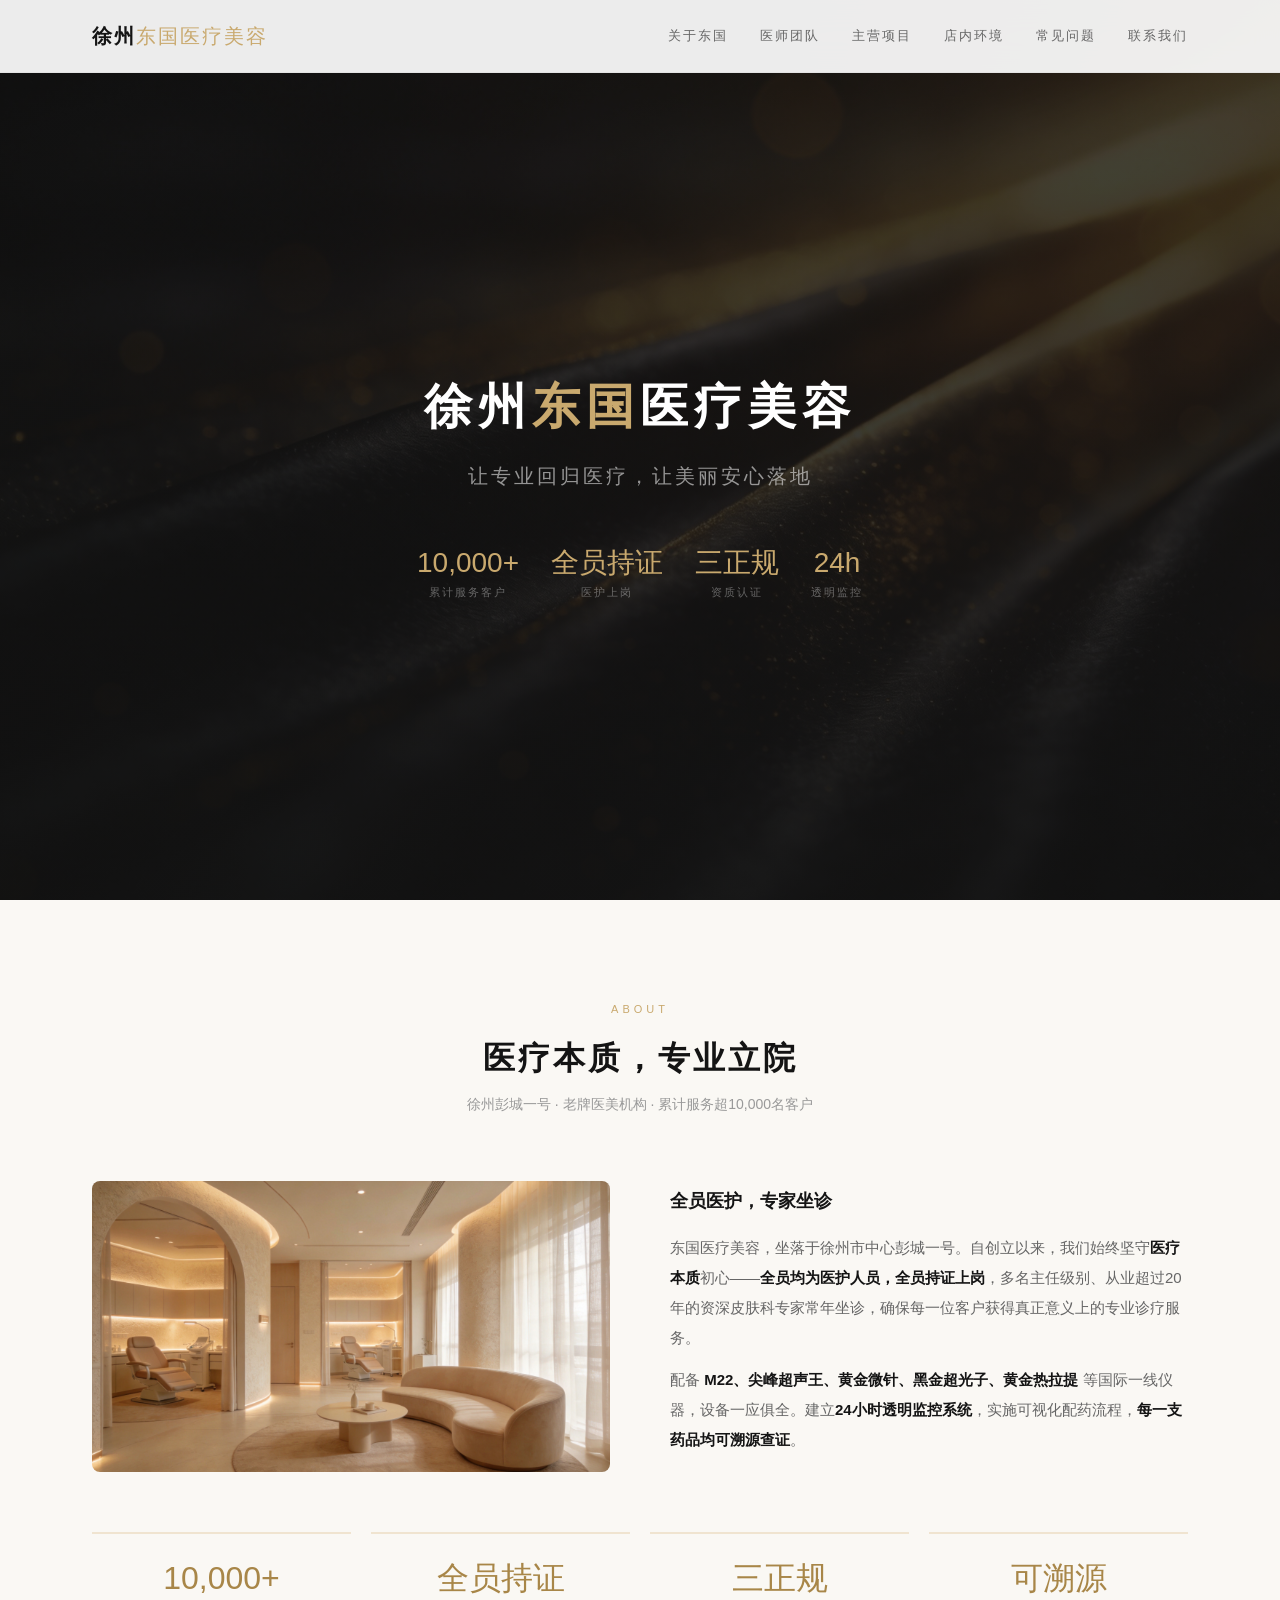
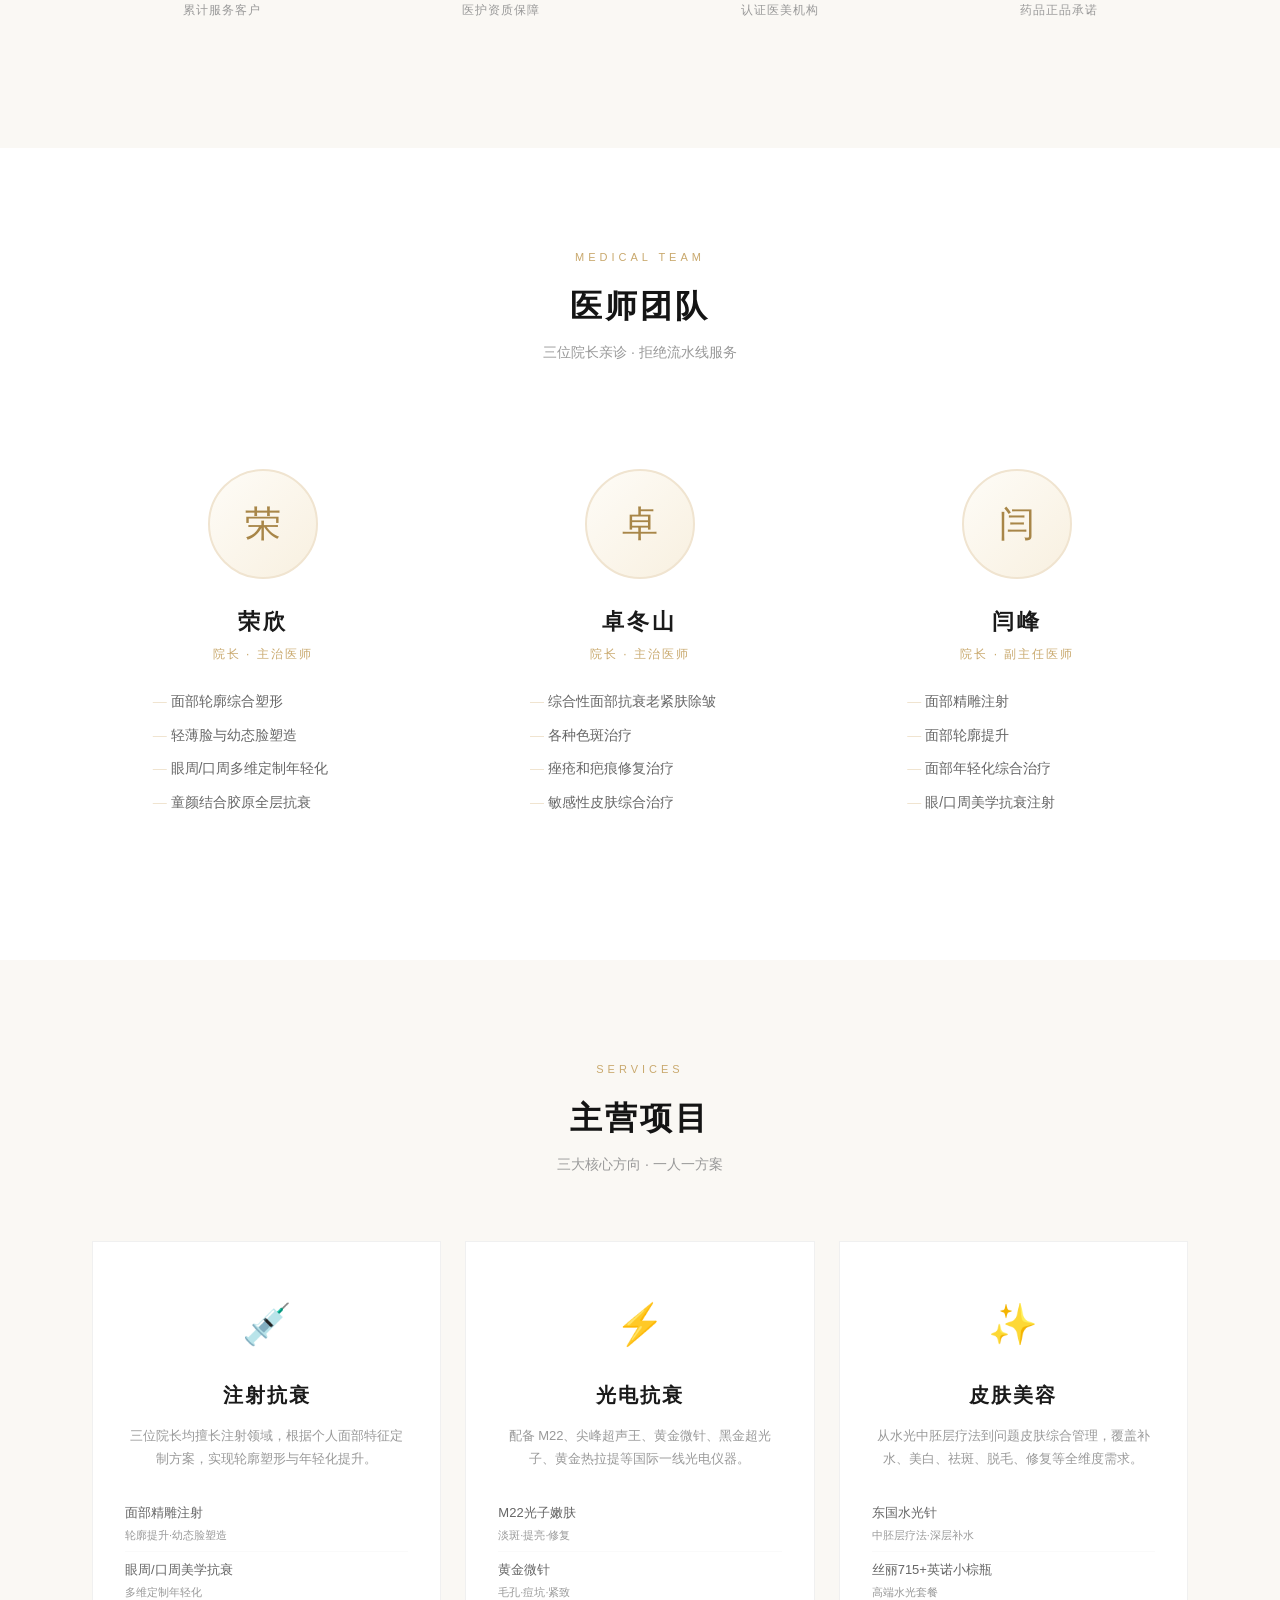
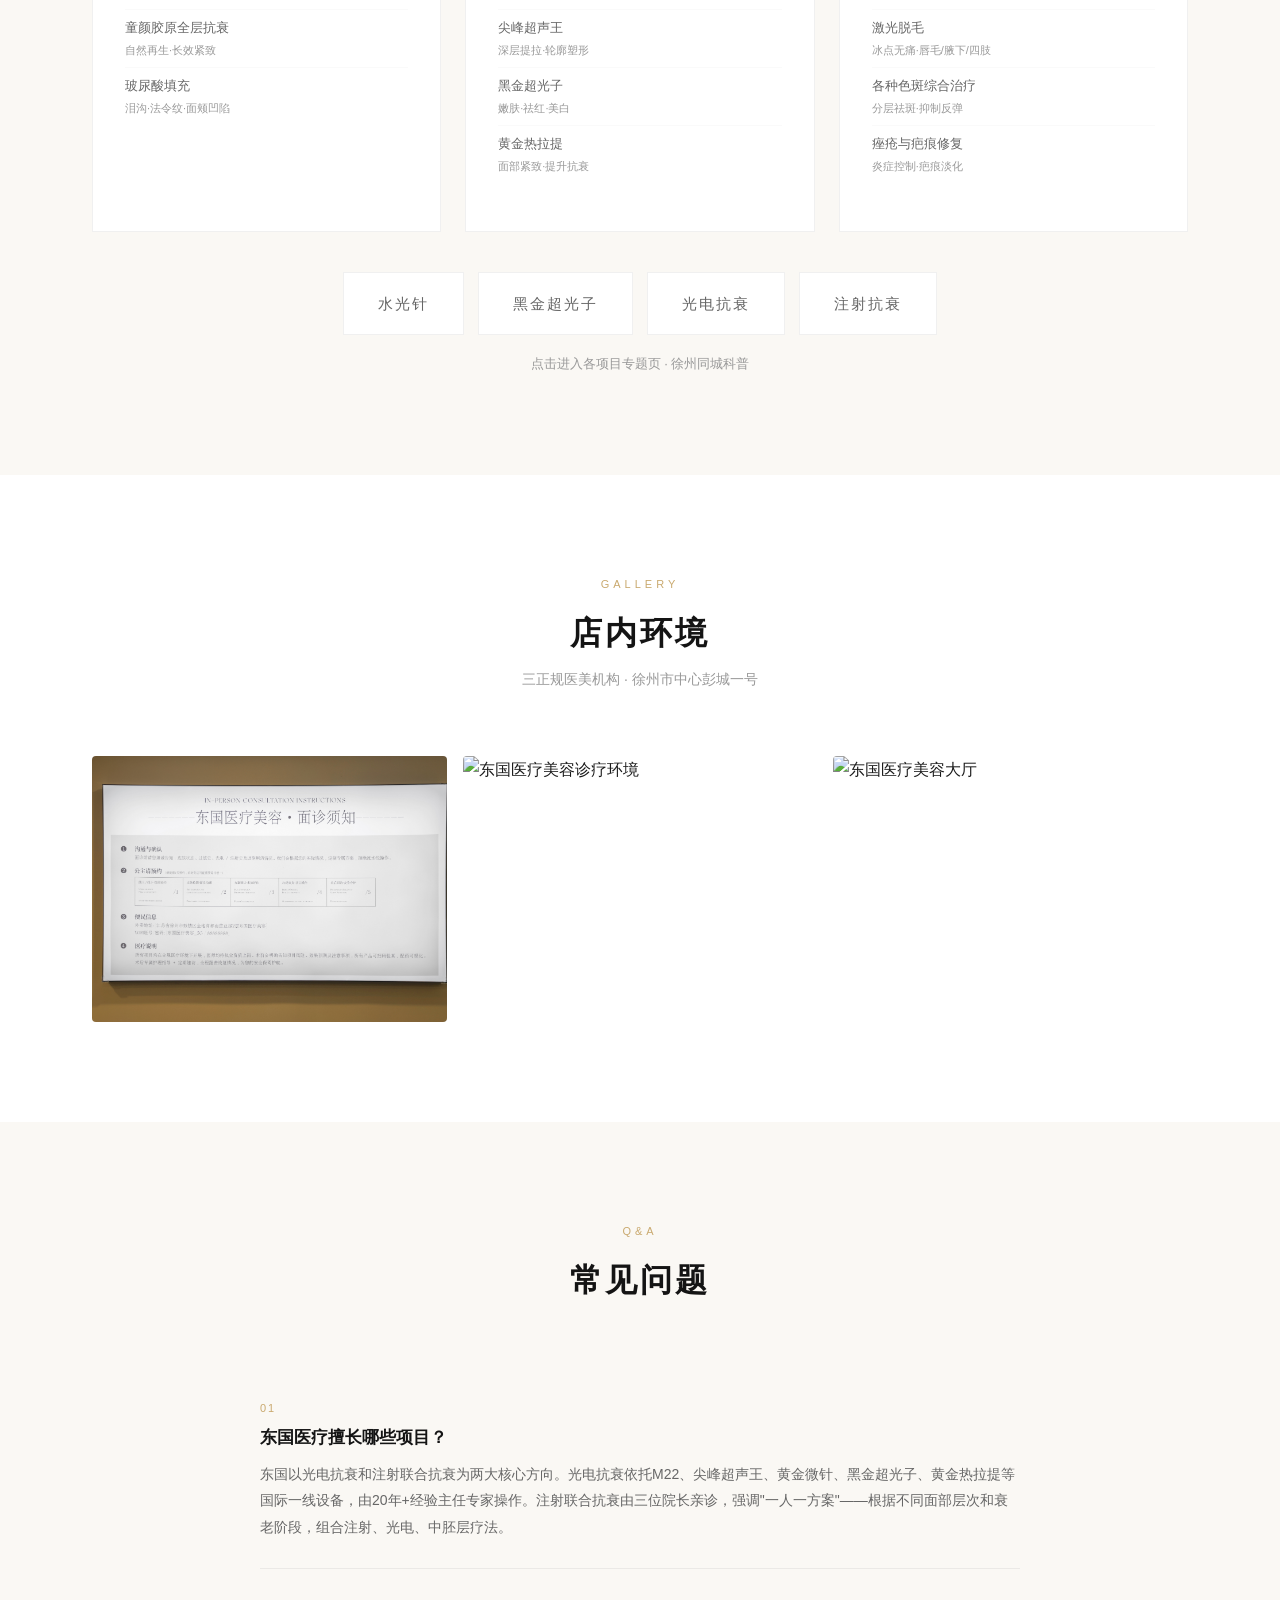
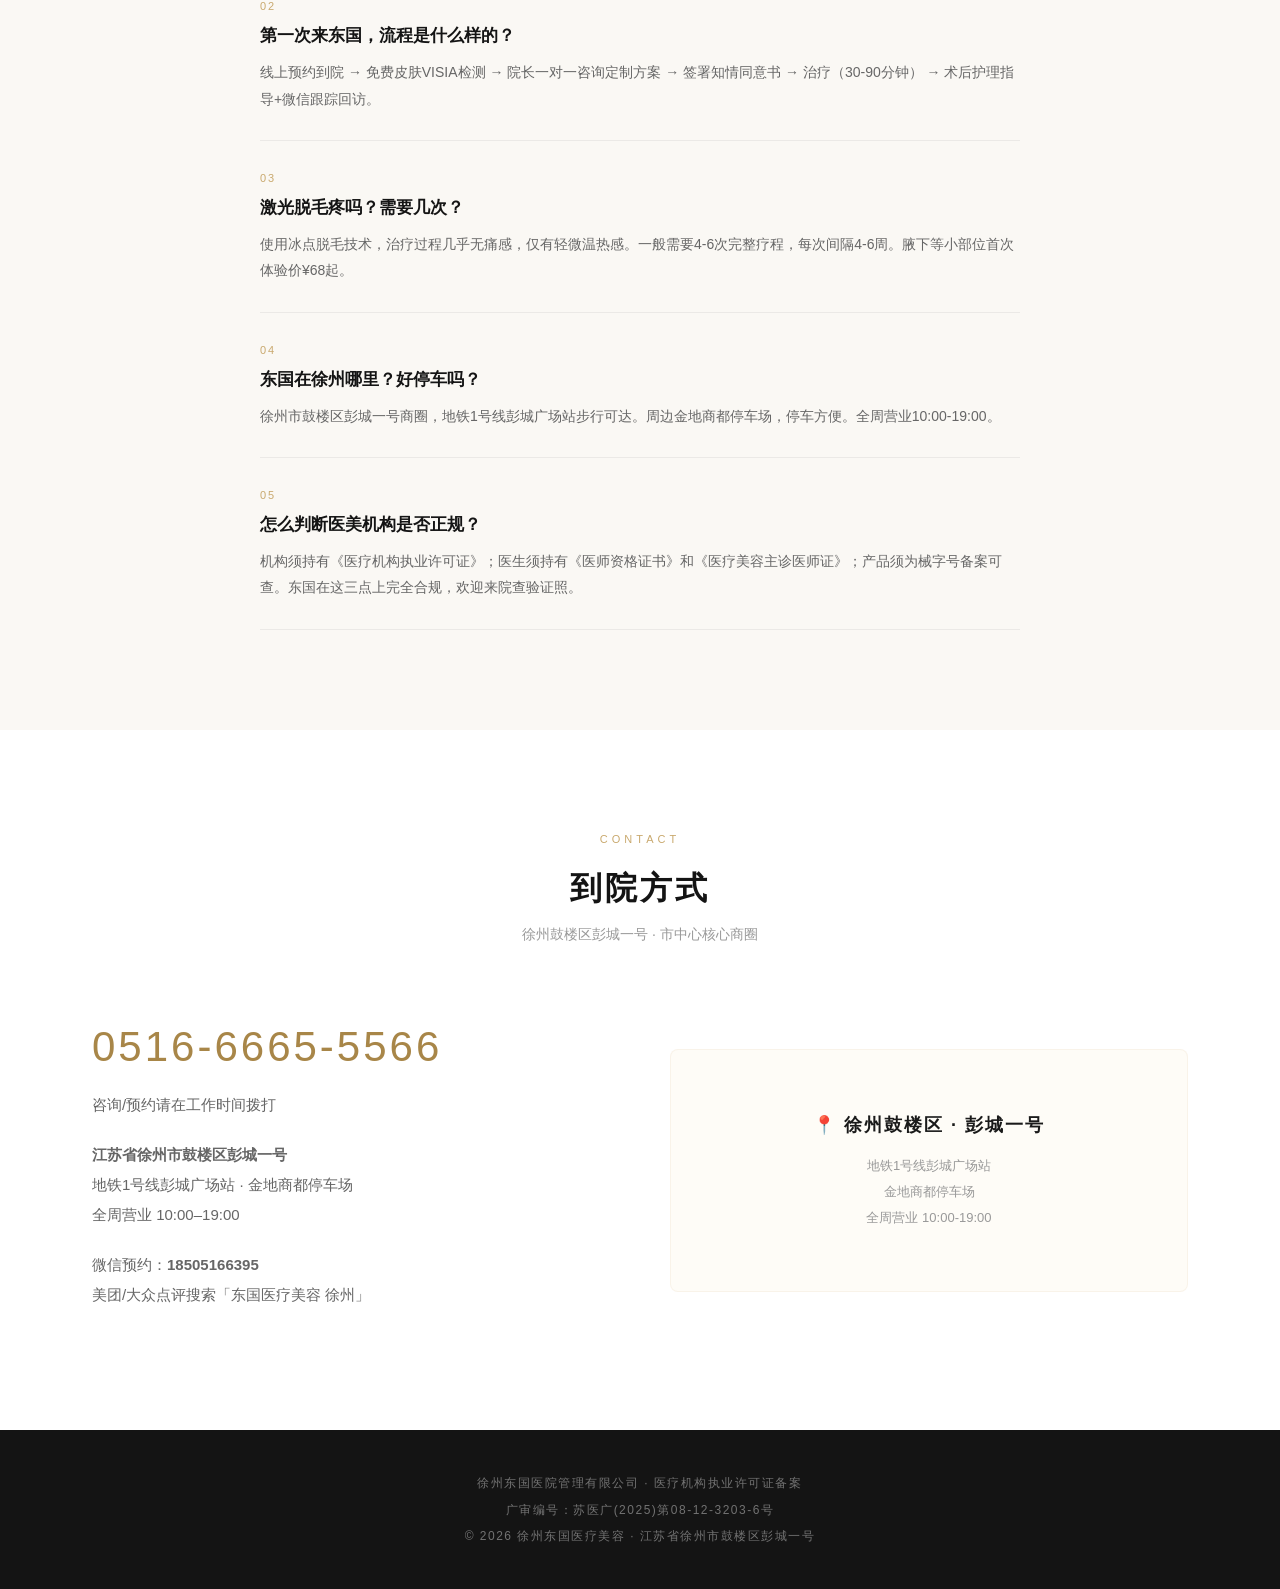
==== commit 2352e8c1: "首页接入4个落地页内链" ====
--- a/index.html
+++ b/index.html
@@ -167,6 +167,11 @@
 }
 footer a{color:var(--gold);text-decoration:none}
 
+/* ====== TOPIC LINKS（项目专题内链） ====== */
+.topic-grid{display:flex;flex-wrap:wrap;gap:14px;justify-content:center;margin-top:40px}
+.topic-grid a{display:block;padding:18px 34px;font-size:15px;color:var(--text-soft);text-decoration:none;border:1px solid var(--border);letter-spacing:2px;transition:all .3s;background:var(--white)}
+.topic-grid a:hover{border-color:var(--gold);color:var(--gold-dark)}
+
 /* ====== RESPONSIVE ====== */
 @media(max-width:768px){
   .hero h1{font-size:28px;letter-spacing:3px}
@@ -326,6 +331,13 @@
         </ul>
       </div>
     </div>
+    <div class="topic-grid">
+      <a href="shuiguang.html">水光针</a>
+      <a href="heijin.html">黑金超光子</a>
+      <a href="guangdian.html">光电抗衰</a>
+      <a href="zhushe.html">注射抗衰</a>
+    </div>
+    <p style="text-align:center;font-size:13px;color:#999;margin-top:18px">点击进入各项目专题页 · 徐州同城科普</p>
   </div>
 </section>
 
